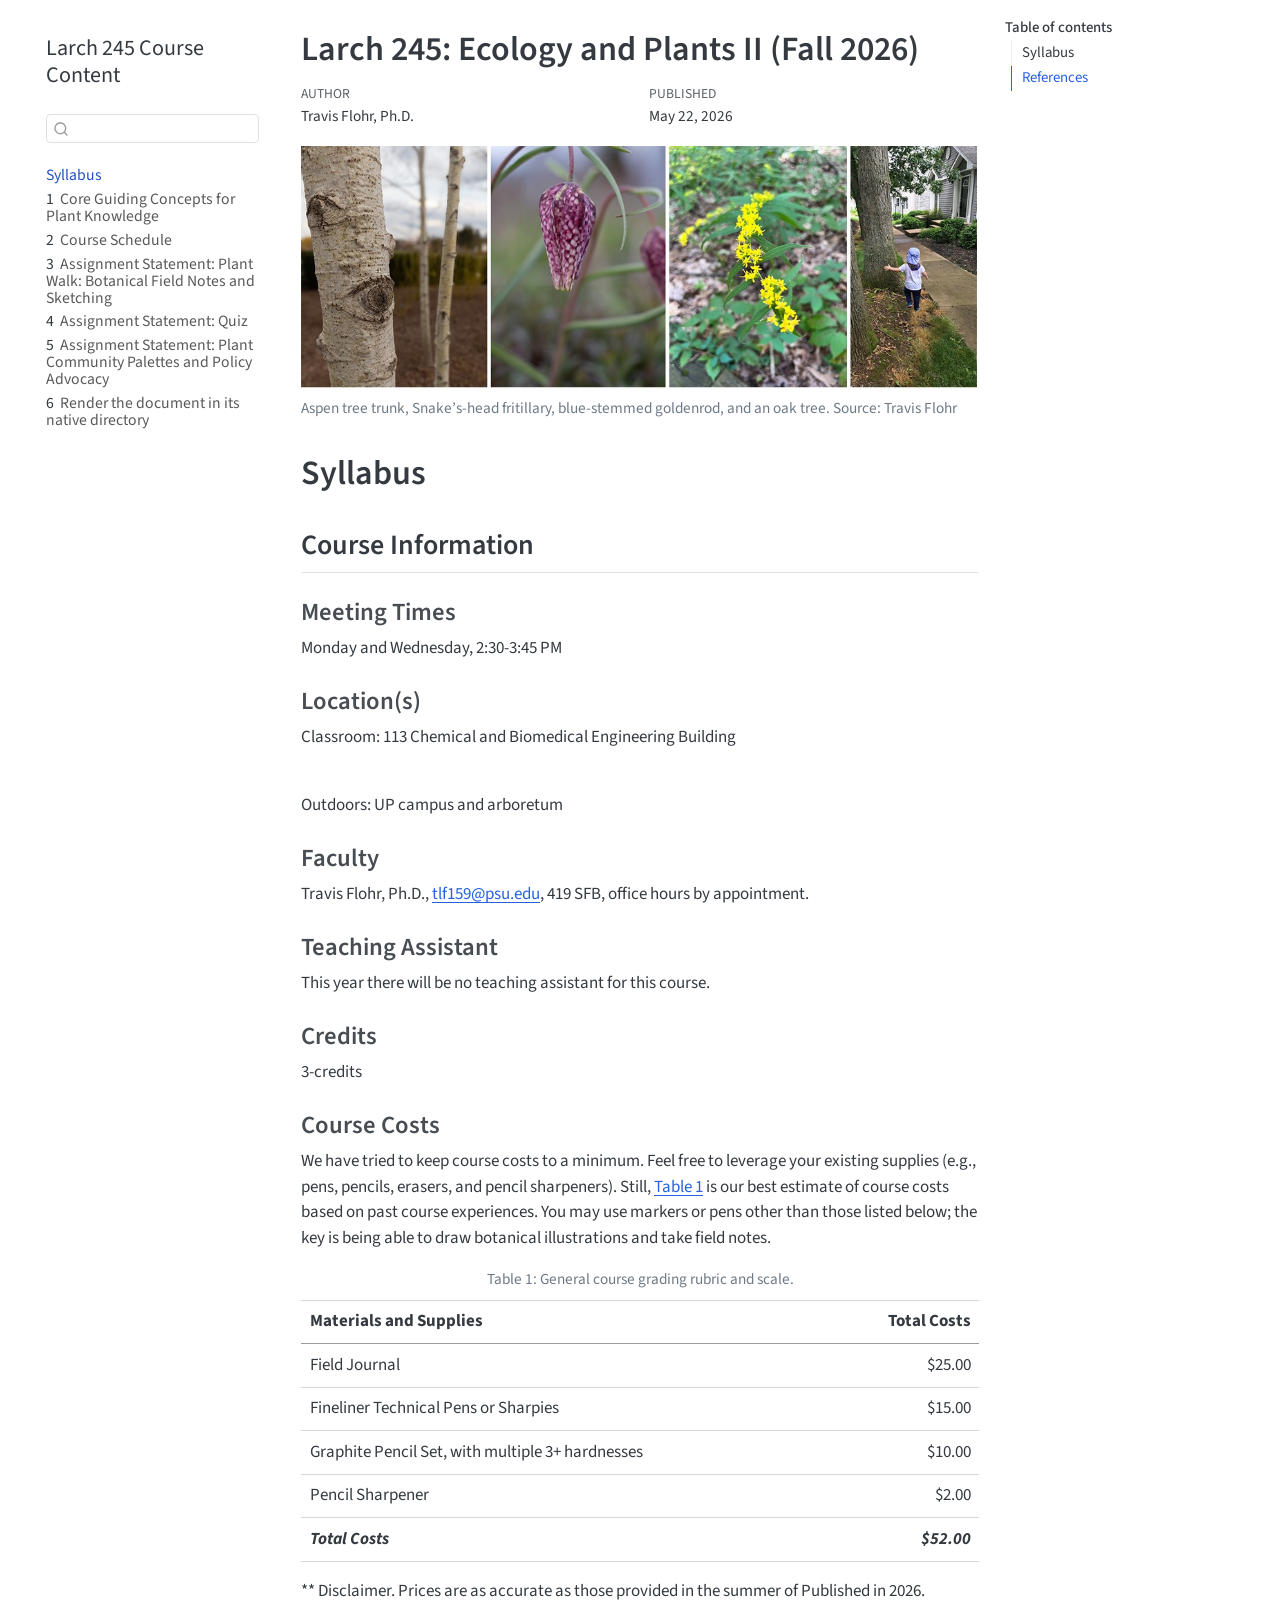
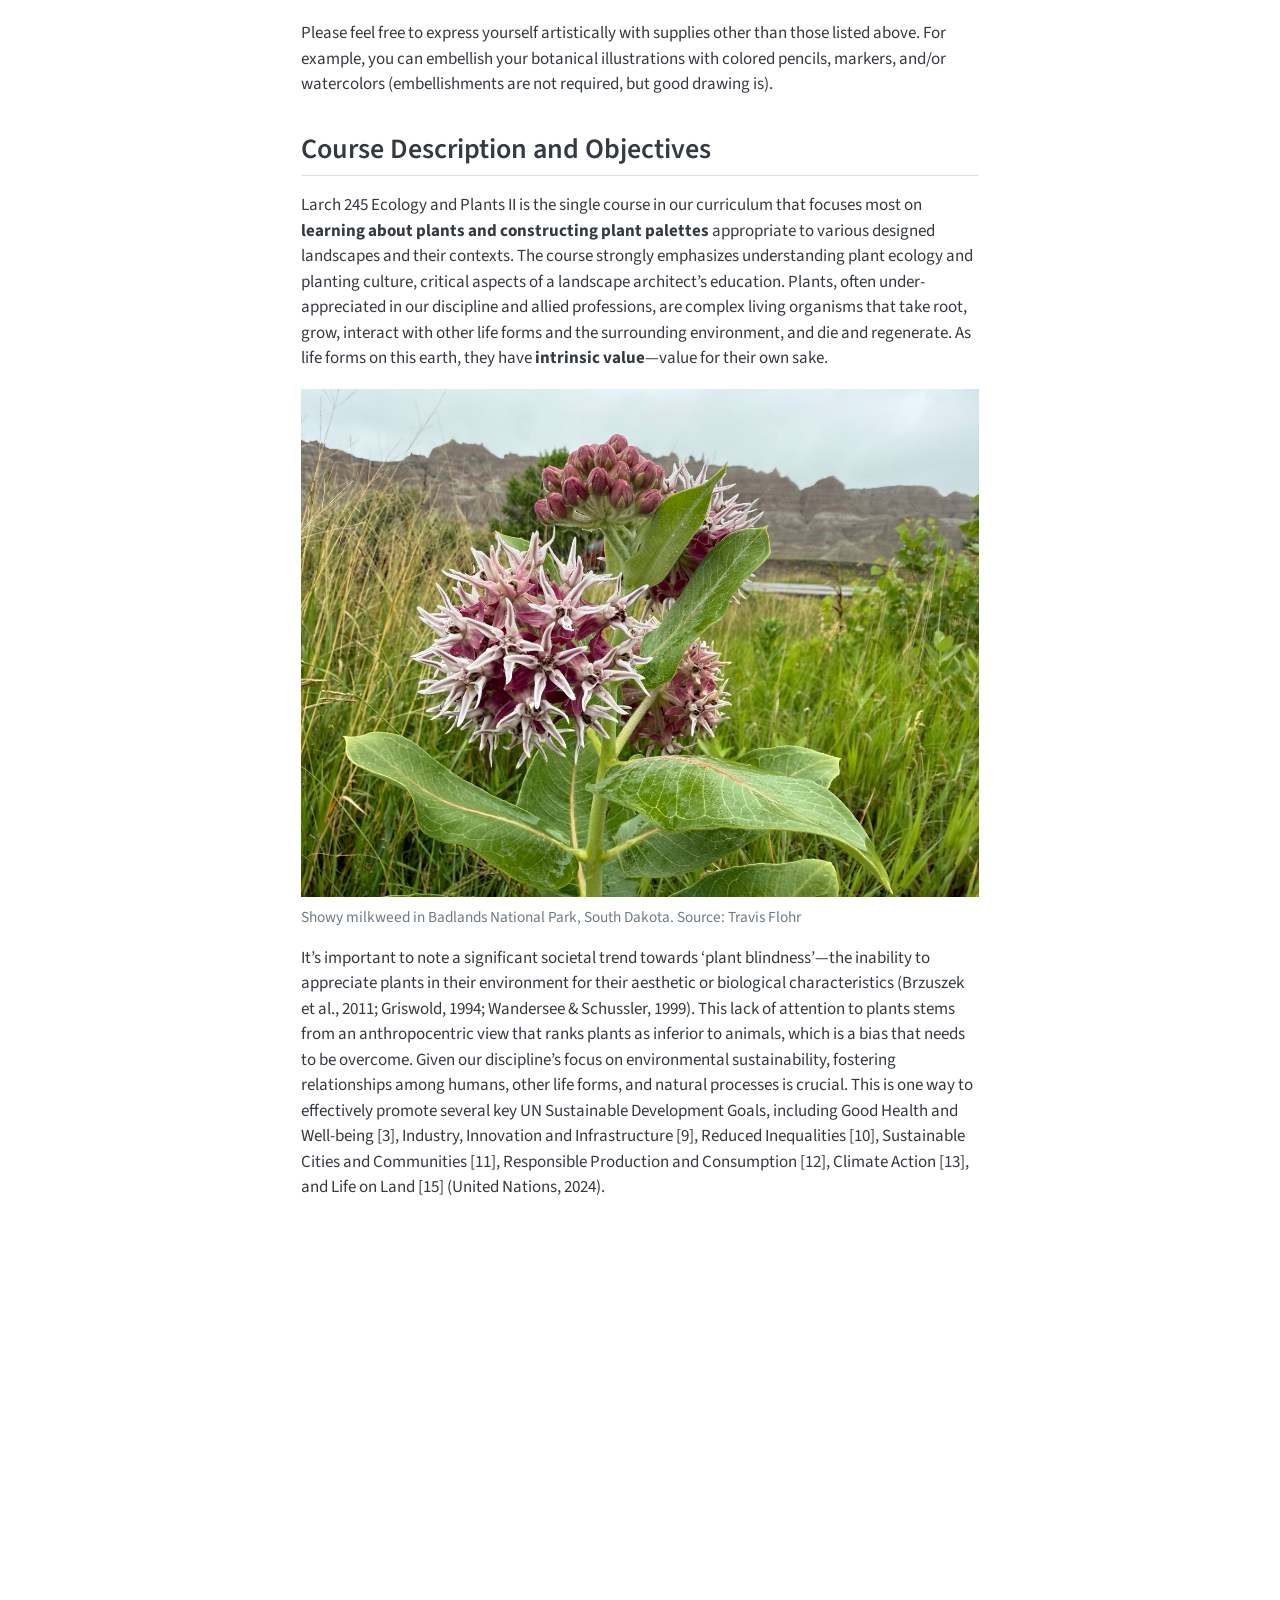
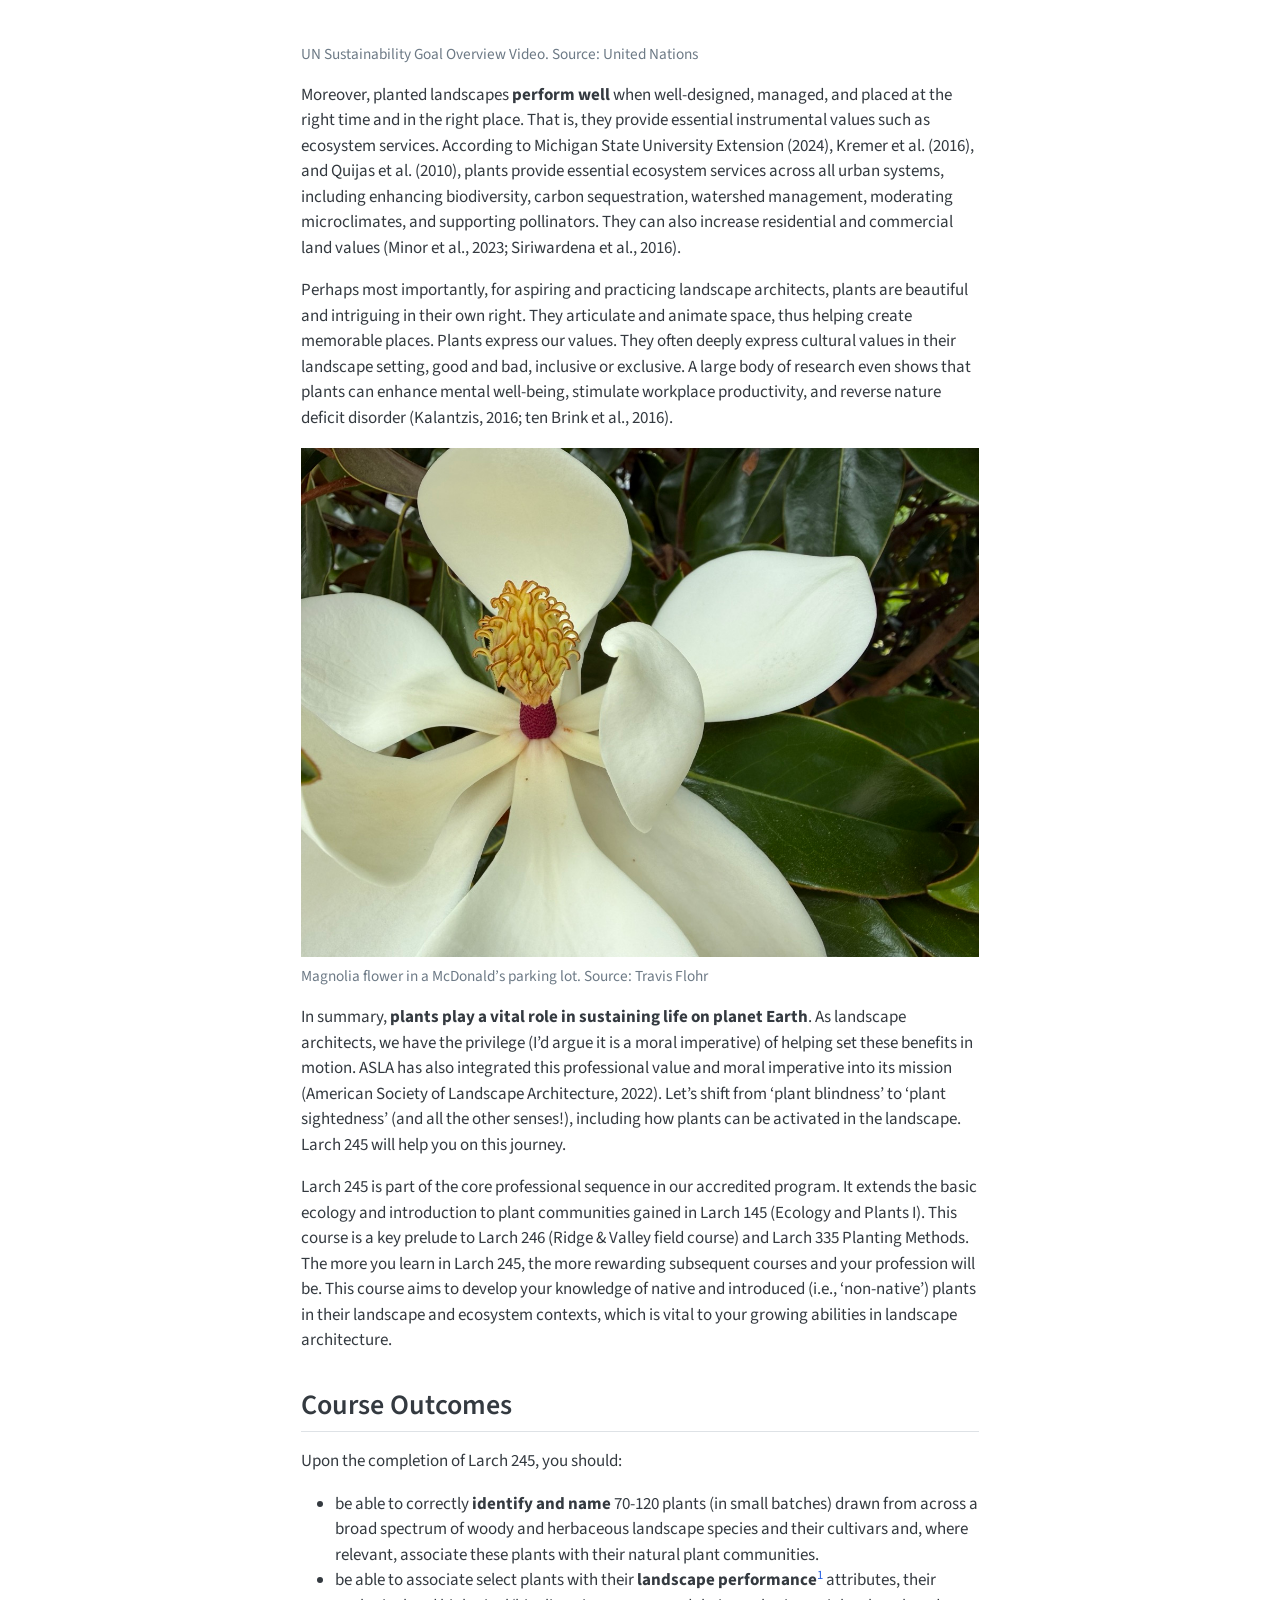
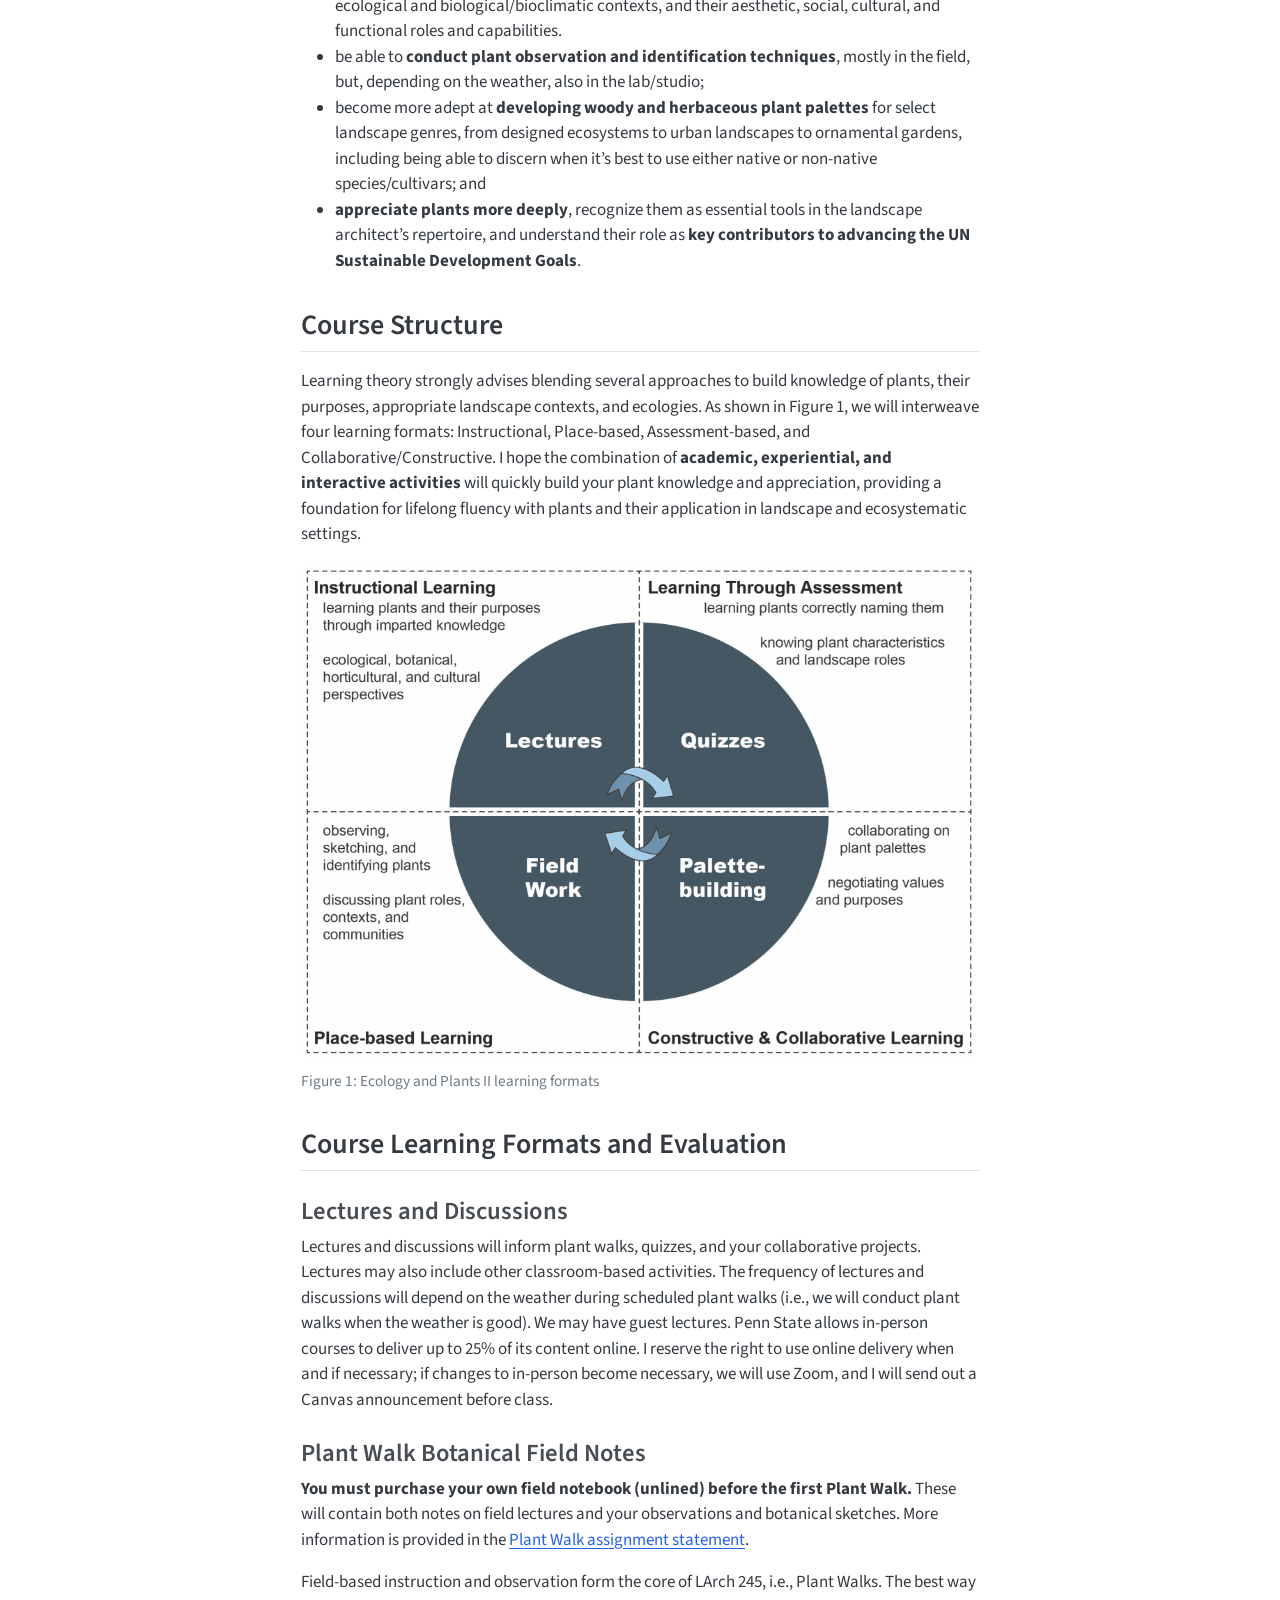
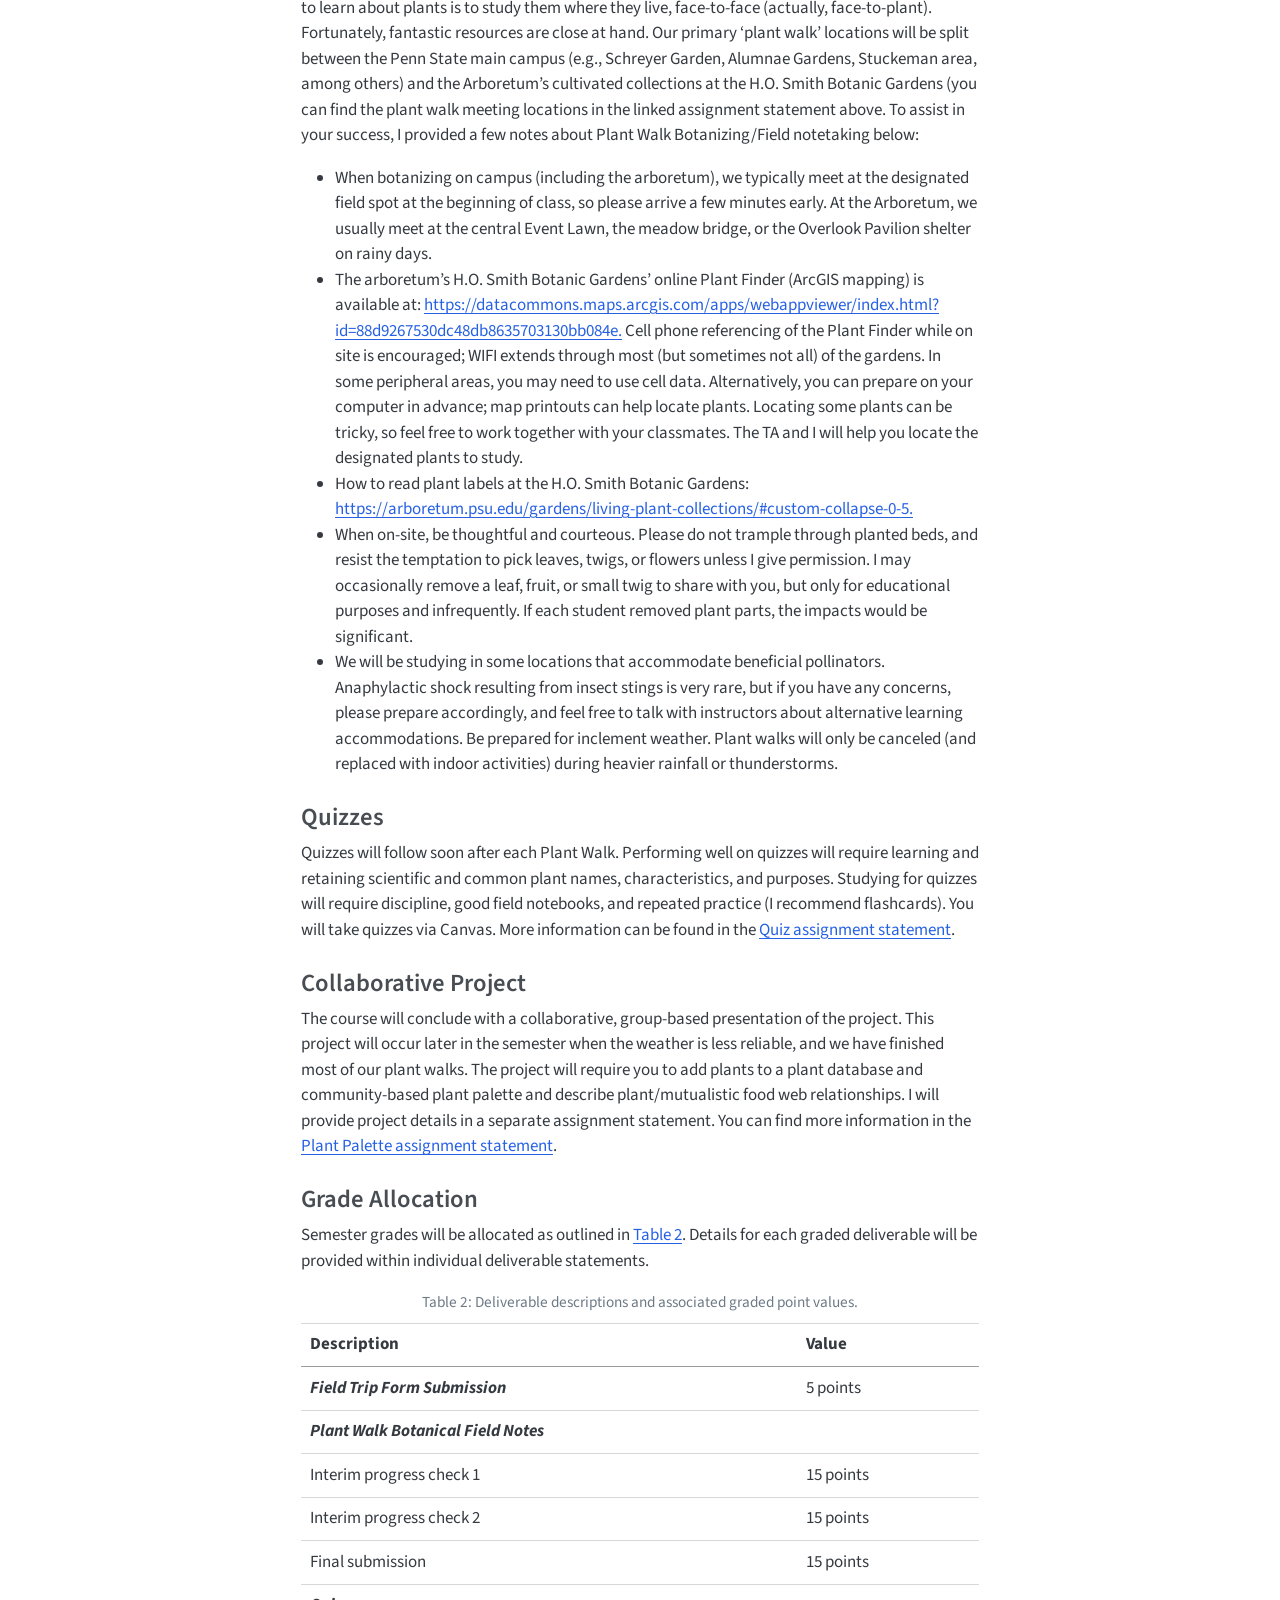
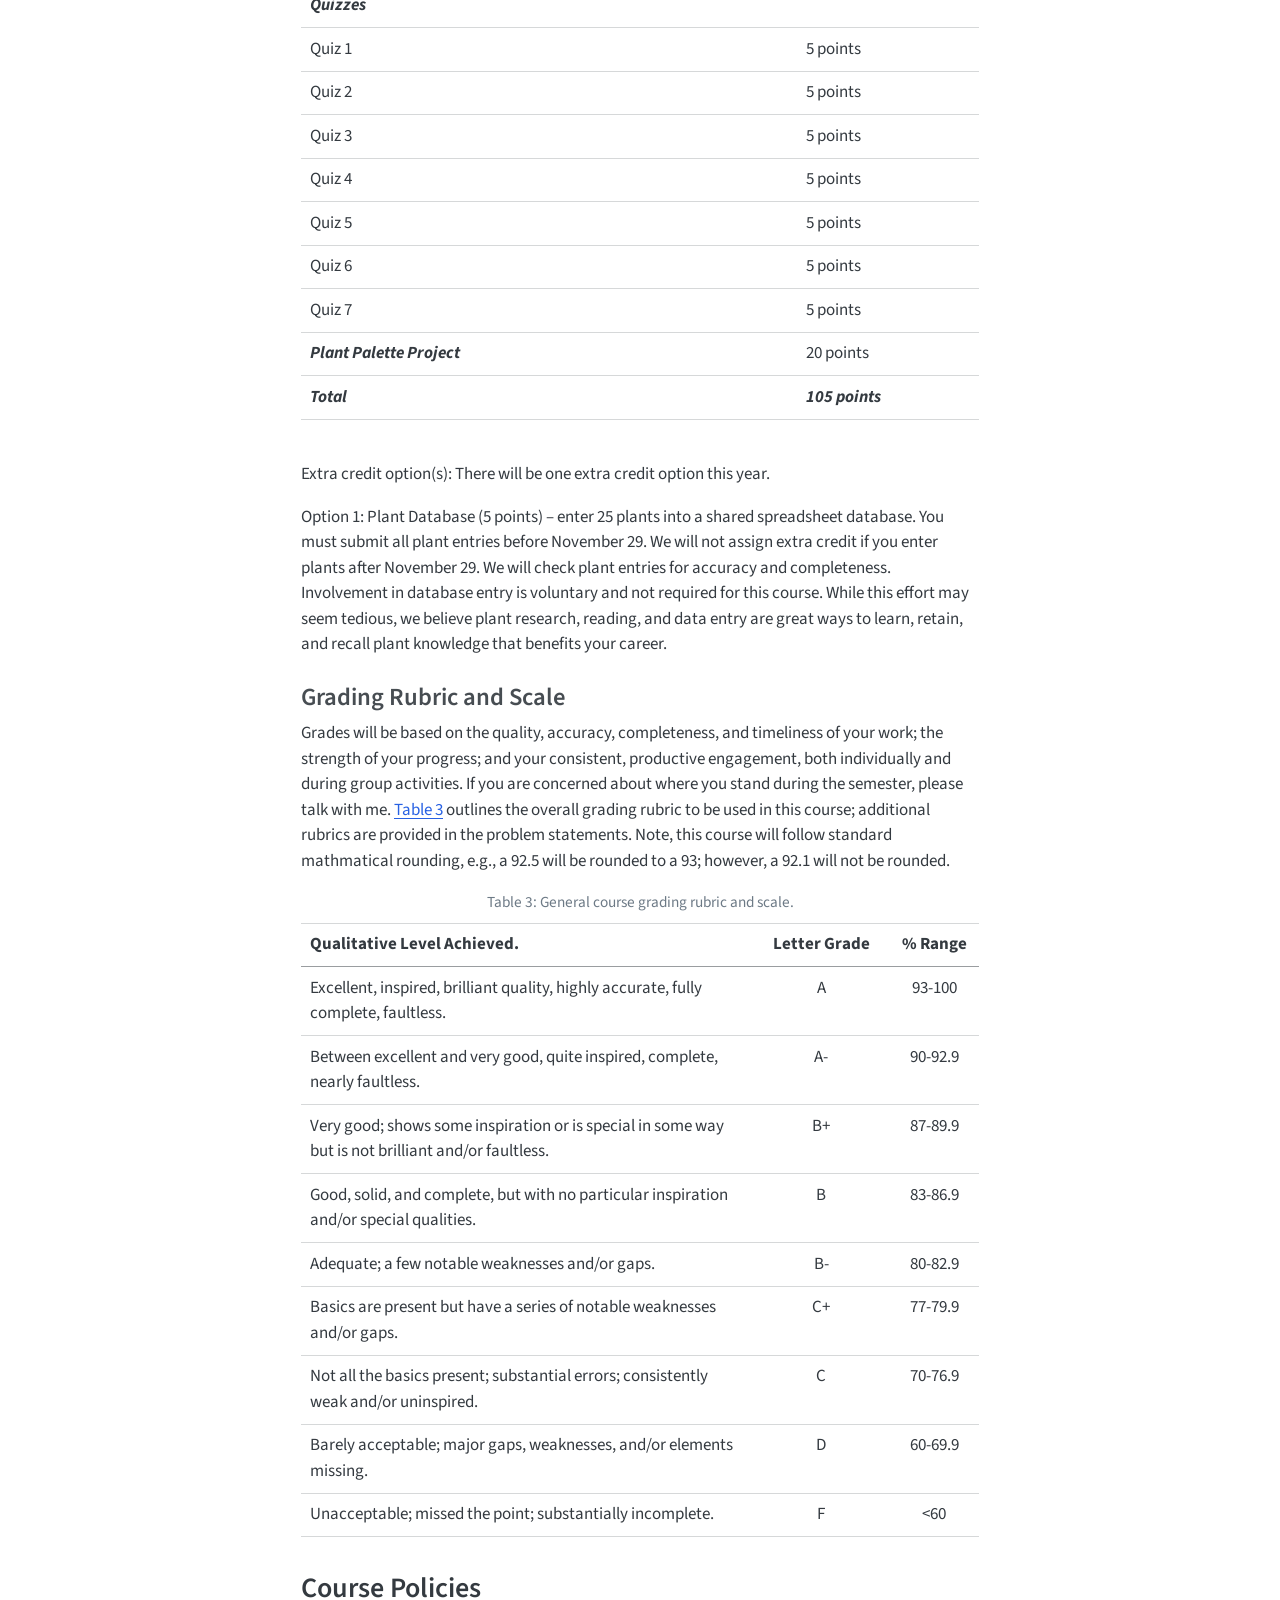
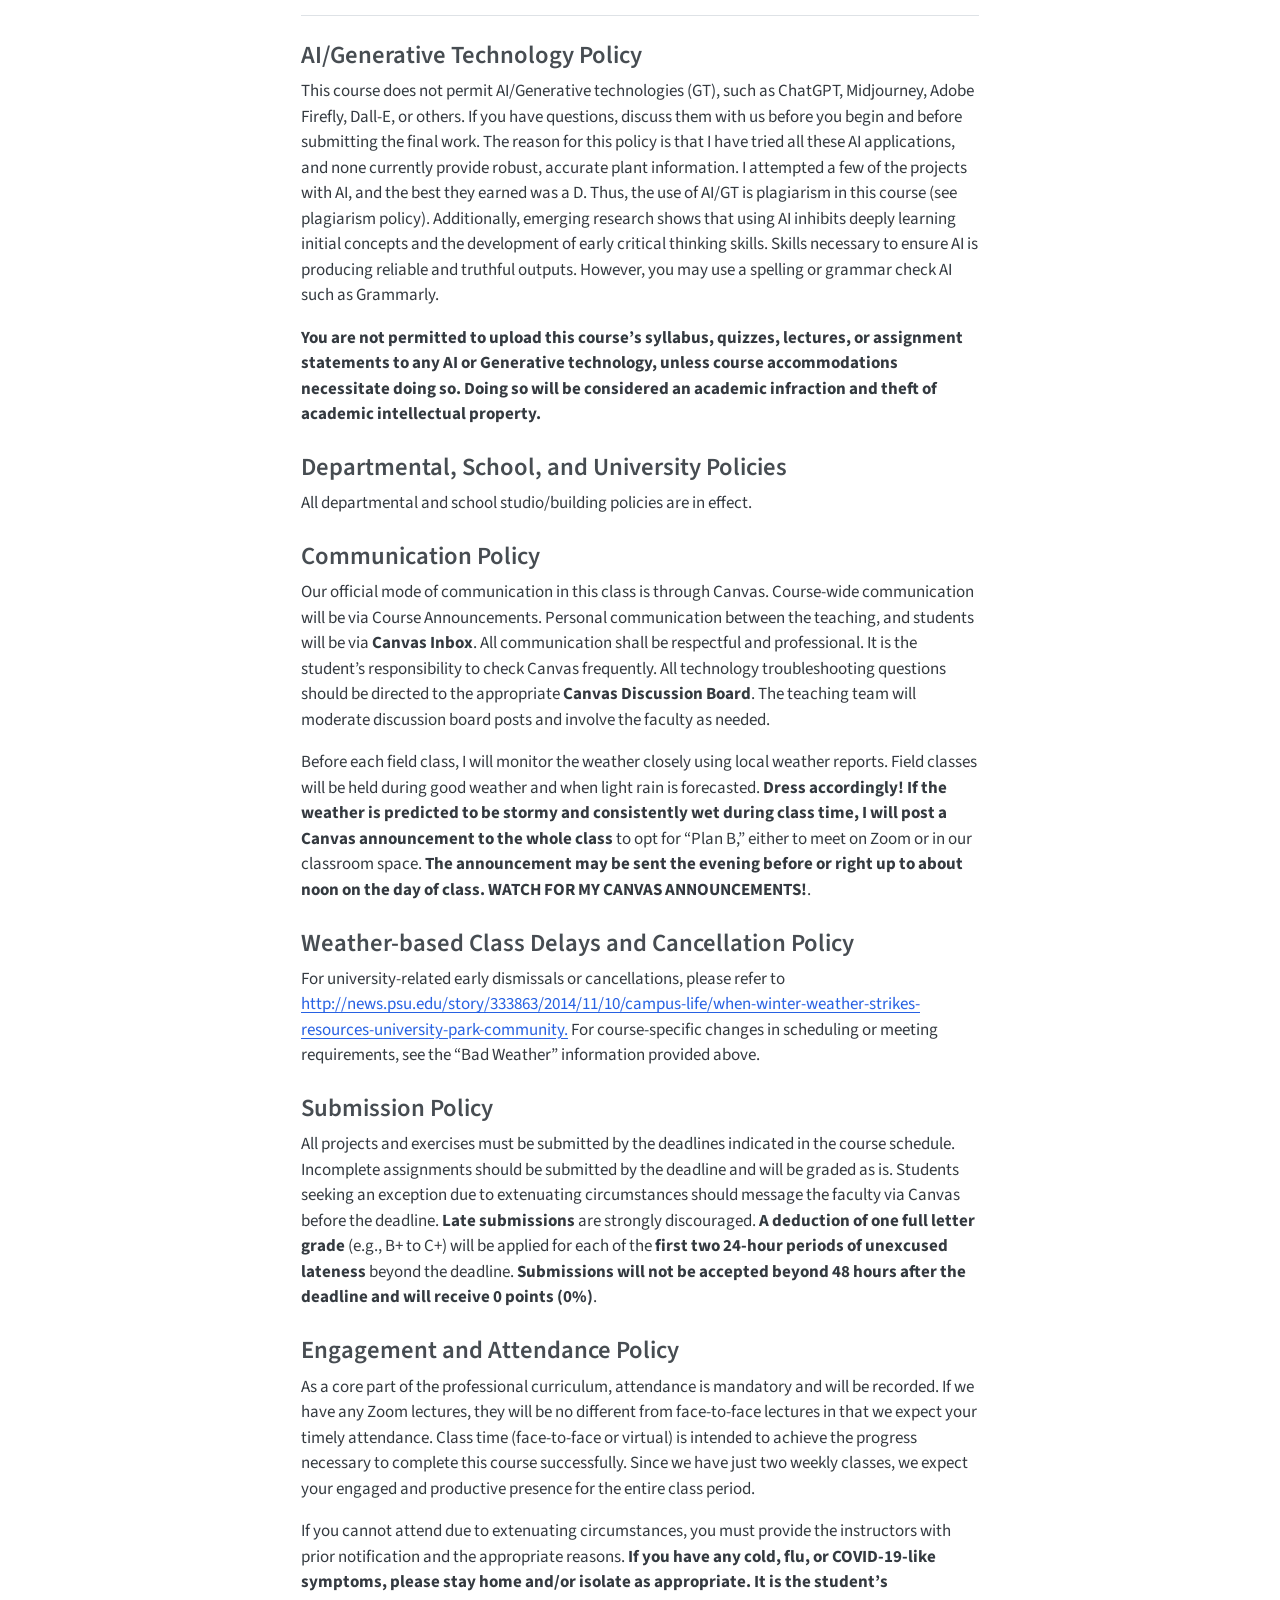
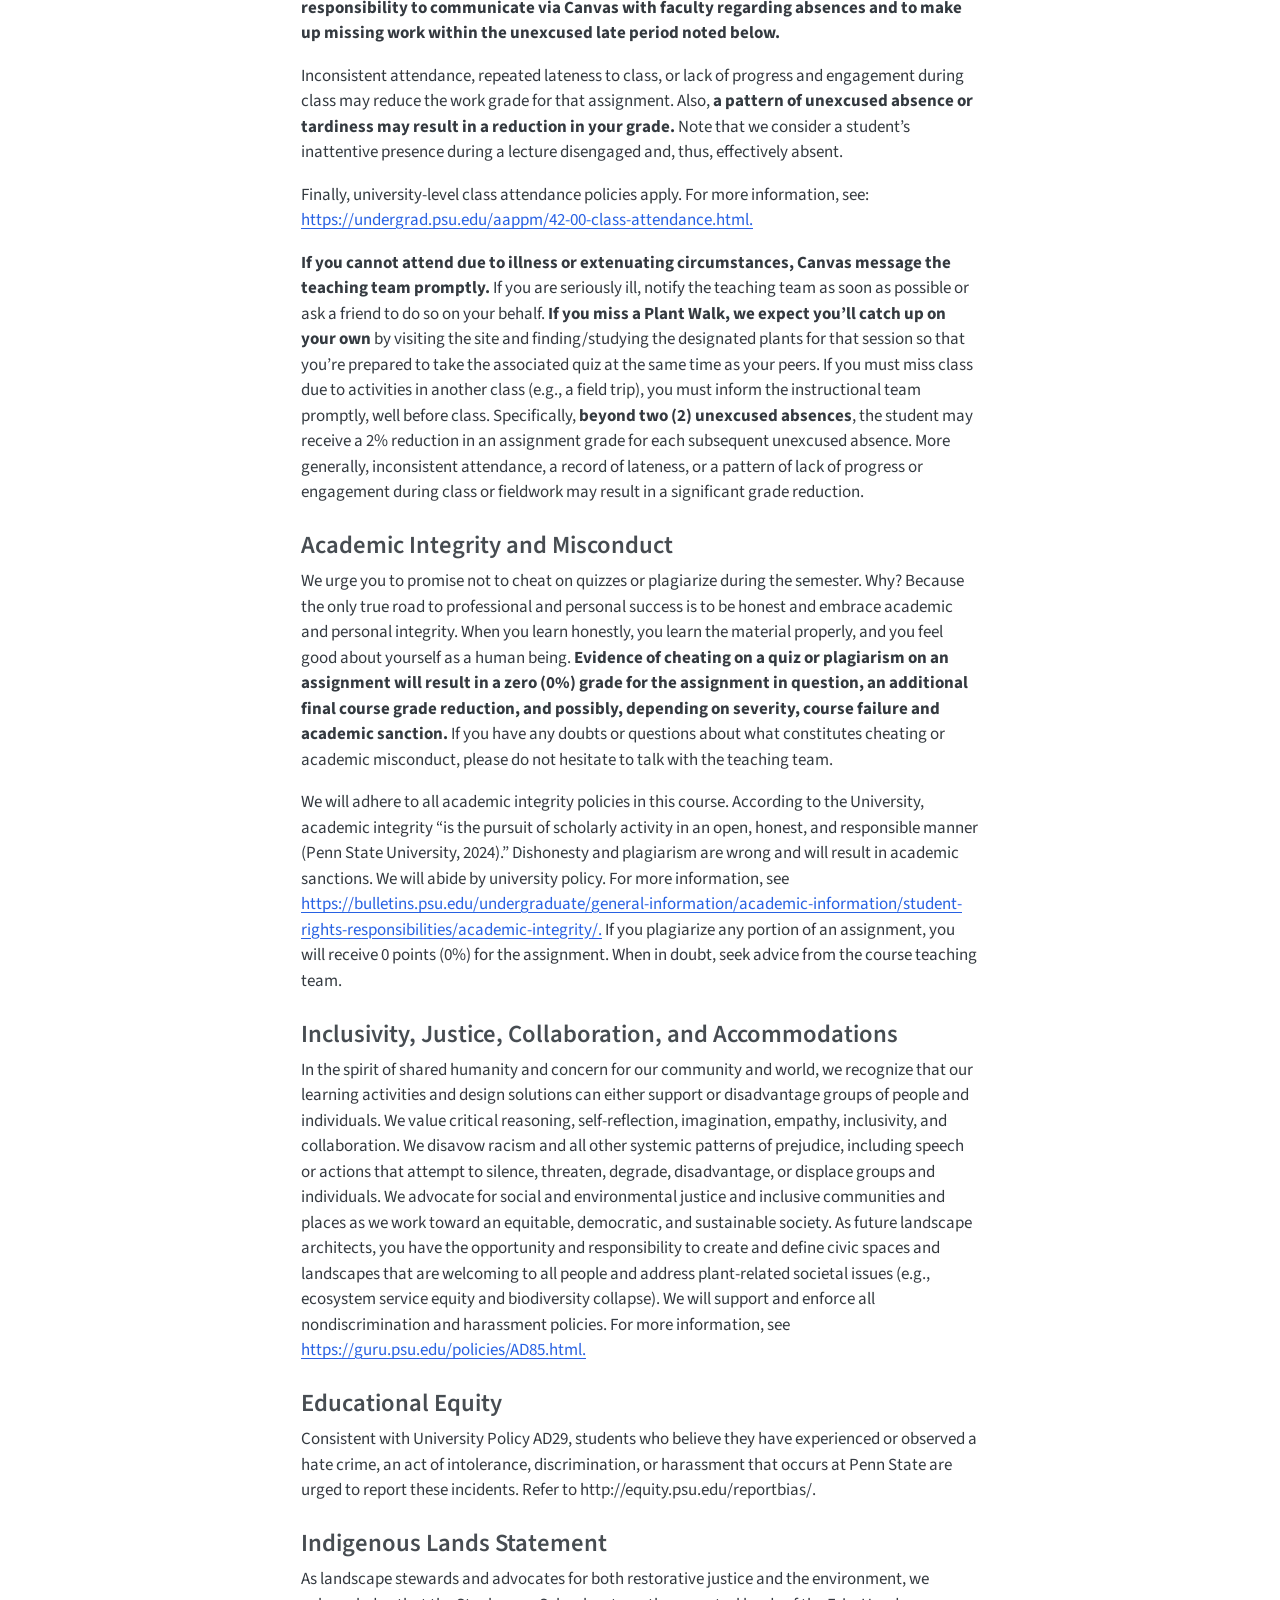
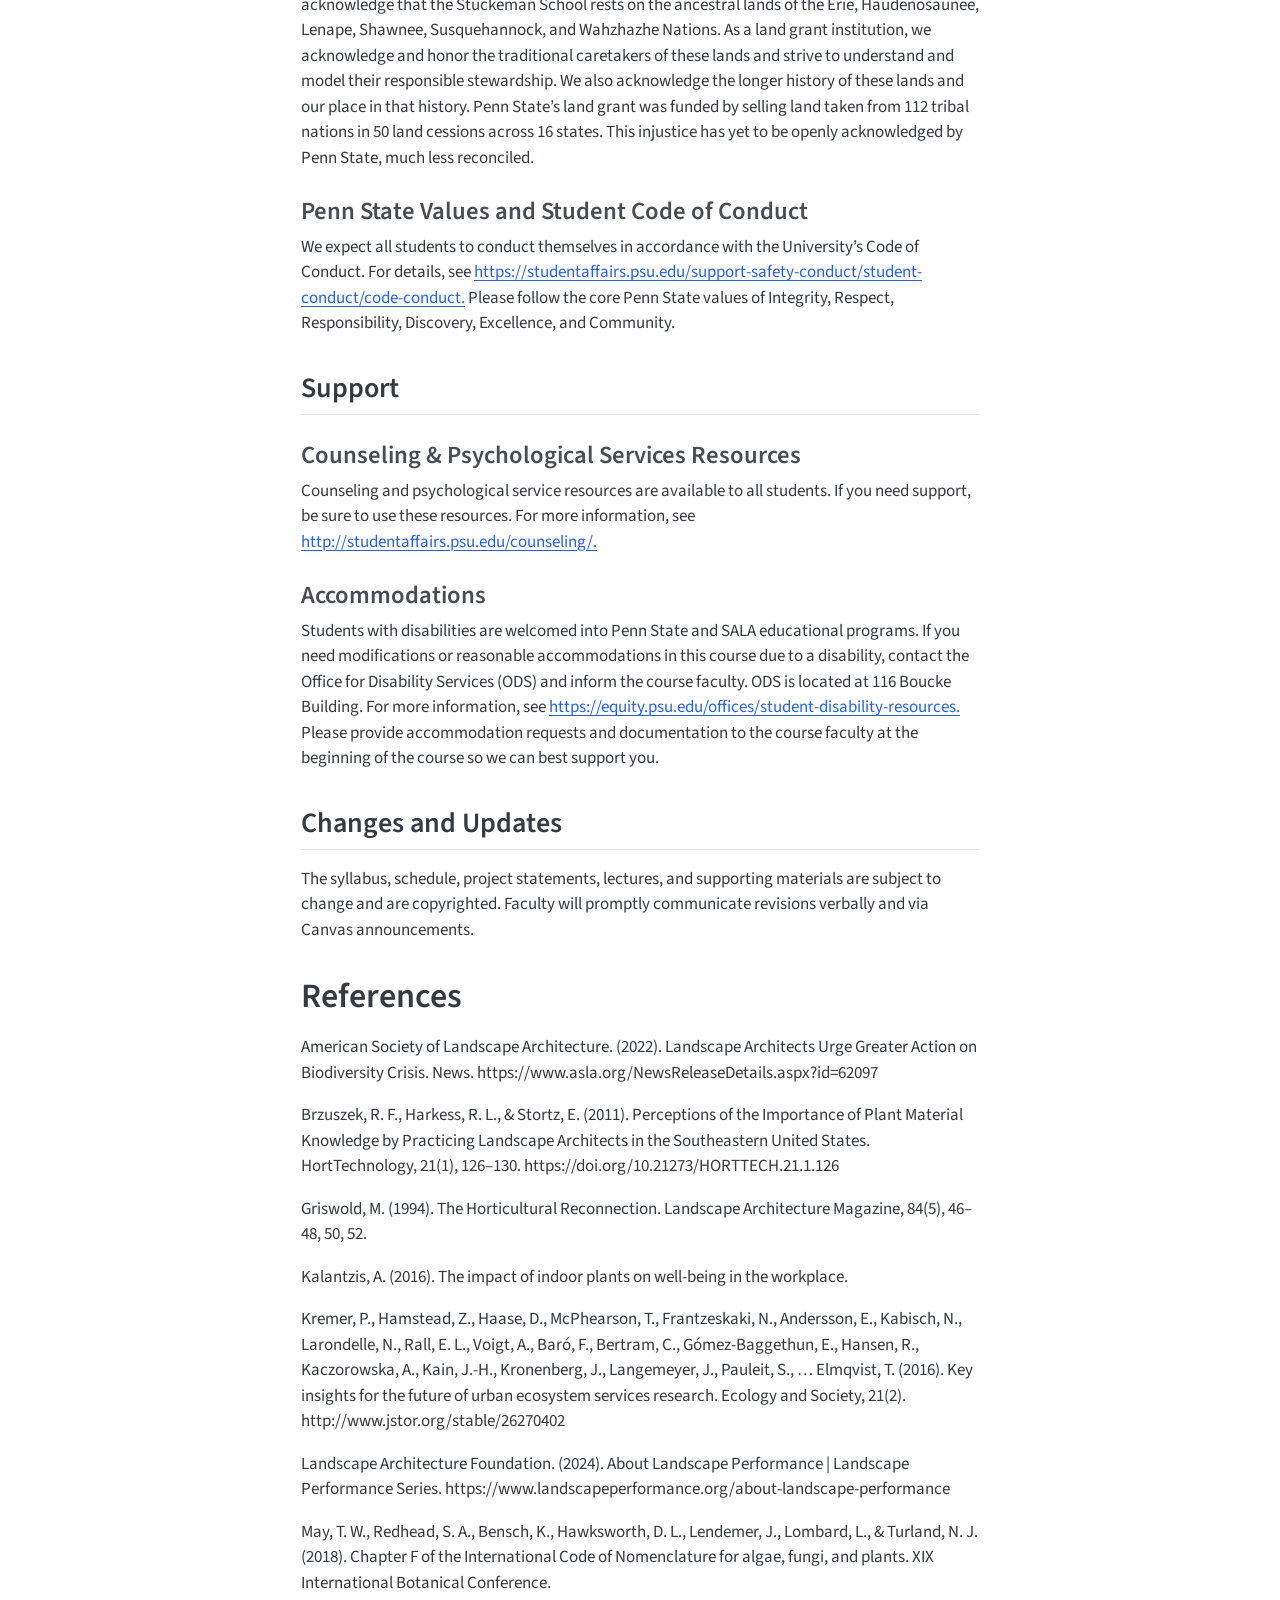
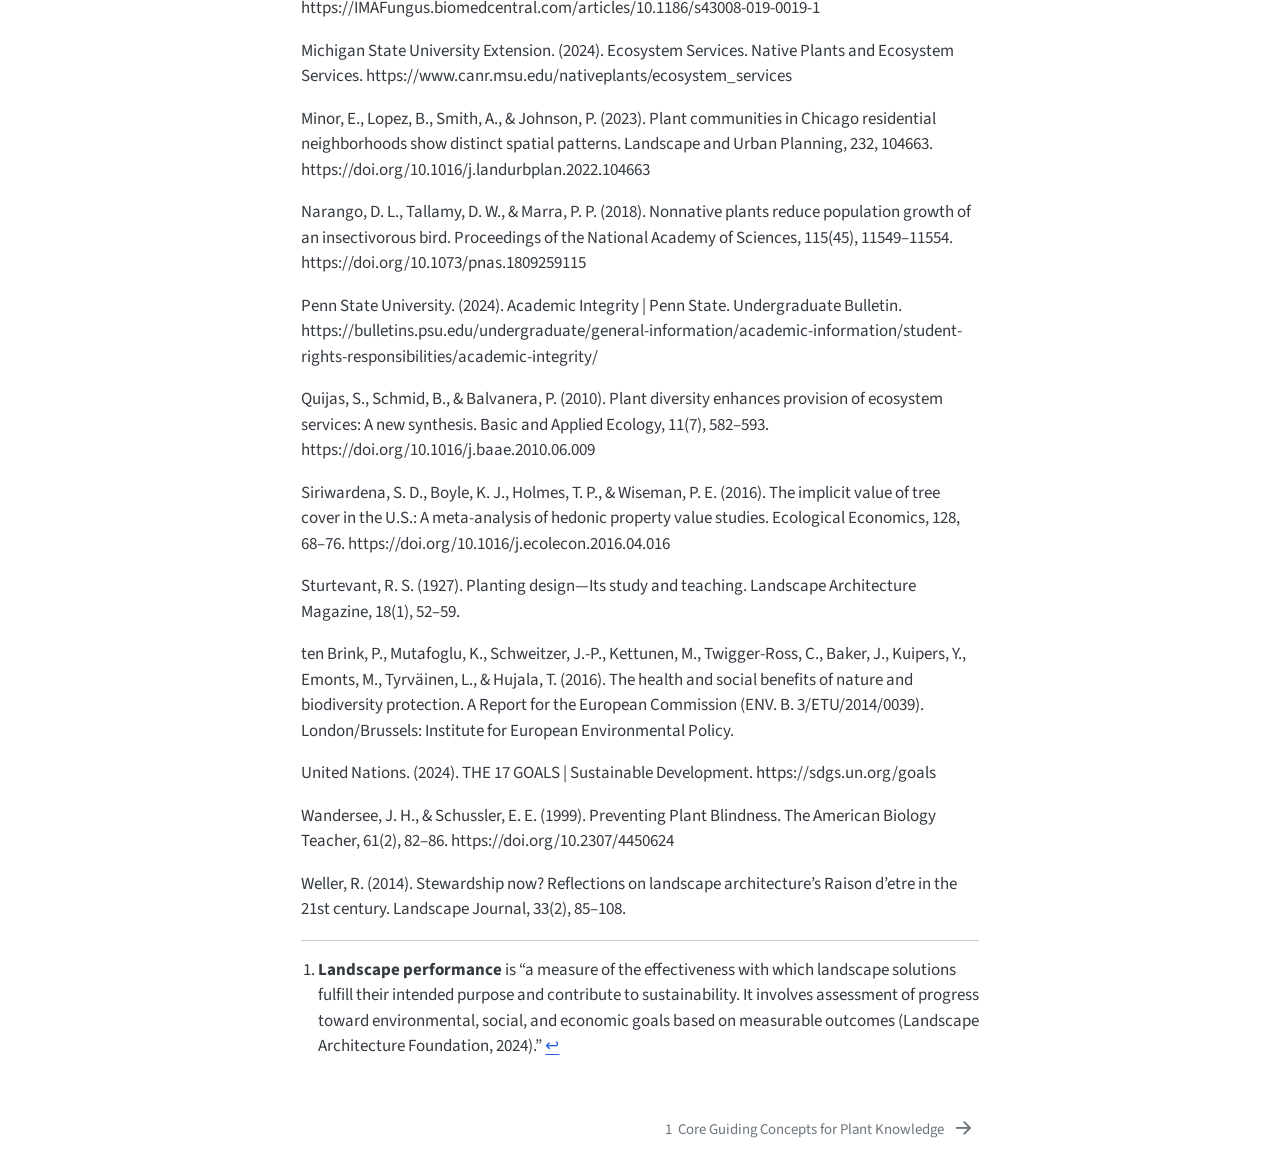
==== docs/index.html @ ad5a3988 "Updated the gitignore to remove the docs folder" ====
<!DOCTYPE html>
<html xmlns="http://www.w3.org/1999/xhtml" lang="en" xml:lang="en"><head>

<meta charset="utf-8">
<meta name="generator" content="quarto-1.7.32">

<meta name="viewport" content="width=device-width, initial-scale=1.0, user-scalable=yes">

<meta name="author" content="Travis Flohr, Ph.D.">
<meta name="dcterms.date" content="2026-05-22">

<title>Larch 245: Ecology and Plants II (Fall 2026)</title>
<style>
code{white-space: pre-wrap;}
span.smallcaps{font-variant: small-caps;}
div.columns{display: flex; gap: min(4vw, 1.5em);}
div.column{flex: auto; overflow-x: auto;}
div.hanging-indent{margin-left: 1.5em; text-indent: -1.5em;}
ul.task-list{list-style: none;}
ul.task-list li input[type="checkbox"] {
  width: 0.8em;
  margin: 0 0.8em 0.2em -1em; /* quarto-specific, see https://github.com/quarto-dev/quarto-cli/issues/4556 */ 
  vertical-align: middle;
}
</style>


<script src="site_libs/quarto-nav/quarto-nav.js"></script>
<script src="site_libs/quarto-nav/headroom.min.js"></script>
<script src="site_libs/clipboard/clipboard.min.js"></script>
<script src="site_libs/quarto-search/autocomplete.umd.js"></script>
<script src="site_libs/quarto-search/fuse.min.js"></script>
<script src="site_libs/quarto-search/quarto-search.js"></script>
<meta name="quarto:offset" content="./">
<link href="./01_core_plant_concepts.html" rel="next">
<script src="site_libs/quarto-html/quarto.js" type="module"></script>
<script src="site_libs/quarto-html/tabsets/tabsets.js" type="module"></script>
<script src="site_libs/quarto-html/popper.min.js"></script>
<script src="site_libs/quarto-html/tippy.umd.min.js"></script>
<script src="site_libs/quarto-html/anchor.min.js"></script>
<link href="site_libs/quarto-html/tippy.css" rel="stylesheet">
<link href="site_libs/quarto-html/quarto-syntax-highlighting-37eea08aefeeee20ff55810ff984fec1.css" rel="stylesheet" id="quarto-text-highlighting-styles">
<script src="site_libs/bootstrap/bootstrap.min.js"></script>
<link href="site_libs/bootstrap/bootstrap-icons.css" rel="stylesheet">
<link href="site_libs/bootstrap/bootstrap-485d01fc63b59abcd3ee1bf1e8e2748d.min.css" rel="stylesheet" append-hash="true" id="quarto-bootstrap" data-mode="light">
<script id="quarto-search-options" type="application/json">{
  "location": "sidebar",
  "copy-button": false,
  "collapse-after": 3,
  "panel-placement": "start",
  "type": "textbox",
  "limit": 50,
  "keyboard-shortcut": [
    "f",
    "/",
    "s"
  ],
  "show-item-context": false,
  "language": {
    "search-no-results-text": "No results",
    "search-matching-documents-text": "matching documents",
    "search-copy-link-title": "Copy link to search",
    "search-hide-matches-text": "Hide additional matches",
    "search-more-match-text": "more match in this document",
    "search-more-matches-text": "more matches in this document",
    "search-clear-button-title": "Clear",
    "search-text-placeholder": "",
    "search-detached-cancel-button-title": "Cancel",
    "search-submit-button-title": "Submit",
    "search-label": "Search"
  }
}</script>


</head>

<body class="nav-sidebar floating quarto-light">

<div id="quarto-search-results"></div>
  <header id="quarto-header" class="headroom fixed-top">
  <nav class="quarto-secondary-nav">
    <div class="container-fluid d-flex">
      <button type="button" class="quarto-btn-toggle btn" data-bs-toggle="collapse" role="button" data-bs-target=".quarto-sidebar-collapse-item" aria-controls="quarto-sidebar" aria-expanded="false" aria-label="Toggle sidebar navigation" onclick="if (window.quartoToggleHeadroom) { window.quartoToggleHeadroom(); }">
        <i class="bi bi-layout-text-sidebar-reverse"></i>
      </button>
        <nav class="quarto-page-breadcrumbs" aria-label="breadcrumb"><ol class="breadcrumb"><li class="breadcrumb-item"><a href="./index.html">Syllabus</a></li></ol></nav>
        <a class="flex-grow-1" role="navigation" data-bs-toggle="collapse" data-bs-target=".quarto-sidebar-collapse-item" aria-controls="quarto-sidebar" aria-expanded="false" aria-label="Toggle sidebar navigation" onclick="if (window.quartoToggleHeadroom) { window.quartoToggleHeadroom(); }">      
        </a>
      <button type="button" class="btn quarto-search-button" aria-label="Search" onclick="window.quartoOpenSearch();">
        <i class="bi bi-search"></i>
      </button>
    </div>
  </nav>
</header>
<!-- content -->
<div id="quarto-content" class="quarto-container page-columns page-rows-contents page-layout-article">
<!-- sidebar -->
  <nav id="quarto-sidebar" class="sidebar collapse collapse-horizontal quarto-sidebar-collapse-item sidebar-navigation floating overflow-auto">
    <div class="pt-lg-2 mt-2 text-left sidebar-header">
    <div class="sidebar-title mb-0 py-0">
      <a href="./">Larch 245 Course Content</a> 
    </div>
      </div>
        <div class="mt-2 flex-shrink-0 align-items-center">
        <div class="sidebar-search">
        <div id="quarto-search" class="" title="Search"></div>
        </div>
        </div>
    <div class="sidebar-menu-container"> 
    <ul class="list-unstyled mt-1">
        <li class="sidebar-item">
  <div class="sidebar-item-container"> 
  <a href="./index.html" class="sidebar-item-text sidebar-link active">
 <span class="menu-text">Syllabus</span></a>
  </div>
</li>
        <li class="sidebar-item">
  <div class="sidebar-item-container"> 
  <a href="./01_core_plant_concepts.html" class="sidebar-item-text sidebar-link">
 <span class="menu-text"><span class="chapter-number">1</span>&nbsp; <span class="chapter-title">Core Guiding Concepts for Plant Knowledge</span></span></a>
  </div>
</li>
        <li class="sidebar-item">
  <div class="sidebar-item-container"> 
  <a href="./02_schedule.html" class="sidebar-item-text sidebar-link">
 <span class="menu-text"><span class="chapter-number">2</span>&nbsp; <span class="chapter-title">Course Schedule</span></span></a>
  </div>
</li>
        <li class="sidebar-item">
  <div class="sidebar-item-container"> 
  <a href="./03_assignment_statement_plant_walk.html" class="sidebar-item-text sidebar-link">
 <span class="menu-text"><span class="chapter-number">3</span>&nbsp; <span class="chapter-title">Assignment Statement: Plant Walk: Botanical Field Notes and Sketching</span></span></a>
  </div>
</li>
        <li class="sidebar-item">
  <div class="sidebar-item-container"> 
  <a href="./04_assignment_statement_quiz.html" class="sidebar-item-text sidebar-link">
 <span class="menu-text"><span class="chapter-number">4</span>&nbsp; <span class="chapter-title">Assignment Statement: Quiz</span></span></a>
  </div>
</li>
        <li class="sidebar-item">
  <div class="sidebar-item-container"> 
  <a href="./05_assignment_statement_plant_palette.html" class="sidebar-item-text sidebar-link">
 <span class="menu-text"><span class="chapter-number">5</span>&nbsp; <span class="chapter-title">Assignment Statement: Plant Community Palettes and Policy Advocacy</span></span></a>
  </div>
</li>
        <li class="sidebar-item">
  <div class="sidebar-item-container"> 
  <a href="./06_lecture_field_notes_and_sketching.html" class="sidebar-item-text sidebar-link">
 <span class="menu-text"><span class="chapter-number">6</span>&nbsp; <span class="chapter-title">Render the document in its native directory</span></span></a>
  </div>
</li>
    </ul>
    </div>
</nav>
<div id="quarto-sidebar-glass" class="quarto-sidebar-collapse-item" data-bs-toggle="collapse" data-bs-target=".quarto-sidebar-collapse-item"></div>
<!-- margin-sidebar -->
    <div id="quarto-margin-sidebar" class="sidebar margin-sidebar">
        <nav id="TOC" role="doc-toc" class="toc-active">
    <h2 id="toc-title">Table of contents</h2>
   
  <ul>
  <li><a href="#syllabus" id="toc-syllabus" class="nav-link active" data-scroll-target="#syllabus">Syllabus</a>
  <ul class="collapse">
  <li><a href="#course-information" id="toc-course-information" class="nav-link" data-scroll-target="#course-information">Course Information</a>
  <ul class="collapse">
  <li><a href="#meeting-times" id="toc-meeting-times" class="nav-link" data-scroll-target="#meeting-times">Meeting Times</a></li>
  <li><a href="#locations" id="toc-locations" class="nav-link" data-scroll-target="#locations">Location(s)</a></li>
  <li><a href="#faculty" id="toc-faculty" class="nav-link" data-scroll-target="#faculty">Faculty</a></li>
  <li><a href="#teaching-assistant" id="toc-teaching-assistant" class="nav-link" data-scroll-target="#teaching-assistant">Teaching Assistant</a></li>
  <li><a href="#credits" id="toc-credits" class="nav-link" data-scroll-target="#credits">Credits</a></li>
  <li><a href="#course-costs" id="toc-course-costs" class="nav-link" data-scroll-target="#course-costs">Course Costs</a></li>
  </ul></li>
  <li><a href="#course-description-and-objectives" id="toc-course-description-and-objectives" class="nav-link" data-scroll-target="#course-description-and-objectives">Course Description and Objectives</a></li>
  <li><a href="#course-outcomes" id="toc-course-outcomes" class="nav-link" data-scroll-target="#course-outcomes">Course Outcomes</a></li>
  <li><a href="#course-structure" id="toc-course-structure" class="nav-link" data-scroll-target="#course-structure">Course Structure</a></li>
  <li><a href="#course-learning-formats-and-evaluation" id="toc-course-learning-formats-and-evaluation" class="nav-link" data-scroll-target="#course-learning-formats-and-evaluation">Course Learning Formats and Evaluation</a>
  <ul class="collapse">
  <li><a href="#lectures-and-discussions" id="toc-lectures-and-discussions" class="nav-link" data-scroll-target="#lectures-and-discussions">Lectures and Discussions</a></li>
  <li><a href="#plant-walk-botanical-field-notes" id="toc-plant-walk-botanical-field-notes" class="nav-link" data-scroll-target="#plant-walk-botanical-field-notes">Plant Walk Botanical Field Notes</a></li>
  <li><a href="#quizzes" id="toc-quizzes" class="nav-link" data-scroll-target="#quizzes">Quizzes</a></li>
  <li><a href="#collaborative-project" id="toc-collaborative-project" class="nav-link" data-scroll-target="#collaborative-project">Collaborative Project</a></li>
  <li><a href="#grade-allocation" id="toc-grade-allocation" class="nav-link" data-scroll-target="#grade-allocation">Grade Allocation</a></li>
  <li><a href="#grading-rubric-and-scale" id="toc-grading-rubric-and-scale" class="nav-link" data-scroll-target="#grading-rubric-and-scale">Grading Rubric and Scale</a></li>
  </ul></li>
  <li><a href="#course-policies" id="toc-course-policies" class="nav-link" data-scroll-target="#course-policies">Course Policies</a>
  <ul class="collapse">
  <li><a href="#aigenerative-technology-policy" id="toc-aigenerative-technology-policy" class="nav-link" data-scroll-target="#aigenerative-technology-policy">AI/Generative Technology Policy</a></li>
  <li><a href="#departmental-school-and-university-policies" id="toc-departmental-school-and-university-policies" class="nav-link" data-scroll-target="#departmental-school-and-university-policies">Departmental, School, and University Policies</a></li>
  <li><a href="#communication-policy" id="toc-communication-policy" class="nav-link" data-scroll-target="#communication-policy">Communication Policy</a></li>
  <li><a href="#weather-based-class-delays-and-cancellation-policy" id="toc-weather-based-class-delays-and-cancellation-policy" class="nav-link" data-scroll-target="#weather-based-class-delays-and-cancellation-policy">Weather-based Class Delays and Cancellation Policy</a></li>
  <li><a href="#submission-policy" id="toc-submission-policy" class="nav-link" data-scroll-target="#submission-policy">Submission Policy</a></li>
  <li><a href="#engagement-and-attendance-policy" id="toc-engagement-and-attendance-policy" class="nav-link" data-scroll-target="#engagement-and-attendance-policy">Engagement and Attendance Policy</a></li>
  <li><a href="#academic-integrity-and-misconduct" id="toc-academic-integrity-and-misconduct" class="nav-link" data-scroll-target="#academic-integrity-and-misconduct">Academic Integrity and Misconduct</a></li>
  <li><a href="#inclusivity-justice-collaboration-and-accommodations" id="toc-inclusivity-justice-collaboration-and-accommodations" class="nav-link" data-scroll-target="#inclusivity-justice-collaboration-and-accommodations">Inclusivity, Justice, Collaboration, and Accommodations</a></li>
  <li><a href="#educational-equity" id="toc-educational-equity" class="nav-link" data-scroll-target="#educational-equity">Educational Equity</a></li>
  <li><a href="#indigenous-lands-statement" id="toc-indigenous-lands-statement" class="nav-link" data-scroll-target="#indigenous-lands-statement">Indigenous Lands Statement</a></li>
  <li><a href="#penn-state-values-and-student-code-of-conduct" id="toc-penn-state-values-and-student-code-of-conduct" class="nav-link" data-scroll-target="#penn-state-values-and-student-code-of-conduct">Penn State Values and Student Code of Conduct</a></li>
  </ul></li>
  <li><a href="#support" id="toc-support" class="nav-link" data-scroll-target="#support">Support</a>
  <ul class="collapse">
  <li><a href="#counseling-psychological-services-resources" id="toc-counseling-psychological-services-resources" class="nav-link" data-scroll-target="#counseling-psychological-services-resources">Counseling &amp; Psychological Services Resources</a></li>
  <li><a href="#accommodations" id="toc-accommodations" class="nav-link" data-scroll-target="#accommodations">Accommodations</a></li>
  </ul></li>
  <li><a href="#changes-and-updates" id="toc-changes-and-updates" class="nav-link" data-scroll-target="#changes-and-updates">Changes and Updates</a></li>
  </ul></li>
  <li><a href="#references" id="toc-references" class="nav-link" data-scroll-target="#references">References</a></li>
  </ul>
</nav>
    </div>
<!-- main -->
<main class="content" id="quarto-document-content">

<header id="title-block-header" class="quarto-title-block default">
<div class="quarto-title">
<h1 class="title">Larch 245: Ecology and Plants II (Fall 2026)</h1>
</div>



<div class="quarto-title-meta">

    <div>
    <div class="quarto-title-meta-heading">Author</div>
    <div class="quarto-title-meta-contents">
             <p>Travis Flohr, Ph.D. </p>
          </div>
  </div>
    
    <div>
    <div class="quarto-title-meta-heading">Published</div>
    <div class="quarto-title-meta-contents">
      <p class="date">May 22, 2026</p>
    </div>
  </div>
  
    
  </div>
  


</header>


<div class="quarto-figure quarto-figure-center">
<figure class="figure">
<p><img src="images/00_cover_image.jpg" class="img-fluid figure-img" alt="A four panel image. The first image panel contains a photograph of quaking aspen tree bark. The second panel image contains the pink, purple mottled drooping bell shaped bloom of a Snake's-head fritillary flower. The third panel image is the yellow blooms of a blue-stemmed goldenrod. The fourth panel image is of a child running off a sidewalk to hug a large oak tree trunk."></p>
<figcaption>Aspen tree trunk, Snake’s-head fritillary, blue-stemmed goldenrod, and an oak tree. Source: Travis Flohr</figcaption>
</figure>
</div>
<section id="syllabus" class="level1 unnumbered">
<h1 class="unnumbered">Syllabus</h1>
<section id="course-information" class="level2">
<h2 class="anchored" data-anchor-id="course-information">Course Information</h2>
<section id="meeting-times" class="level3">
<h3 class="anchored" data-anchor-id="meeting-times">Meeting Times</h3>
<p>Monday and Wednesday, 2:30-3:45 PM</p>
</section>
<section id="locations" class="level3">
<h3 class="anchored" data-anchor-id="locations">Location(s)</h3>
<p>Classroom: 113 Chemical and Biomedical Engineering Building <br></p>
<p><br> Outdoors: UP campus and arboretum</p>
</section>
<section id="faculty" class="level3">
<h3 class="anchored" data-anchor-id="faculty">Faculty</h3>
<p>Travis Flohr, Ph.D., <a href="mailto:tlf159@psu.edu">tlf159@psu.edu</a>, 419 SFB, office hours by appointment.</p>
</section>
<section id="teaching-assistant" class="level3">
<h3 class="anchored" data-anchor-id="teaching-assistant">Teaching Assistant</h3>
<p>This year there will be no teaching assistant for this course.</p>
</section>
<section id="credits" class="level3">
<h3 class="anchored" data-anchor-id="credits">Credits</h3>
<p>3-credits</p>
</section>
<section id="course-costs" class="level3">
<h3 class="anchored" data-anchor-id="course-costs">Course Costs</h3>
<p>We have tried to keep course costs to a minimum. Feel free to leverage your existing supplies (e.g., pens, pencils, erasers, and pencil sharpeners). Still, <a href="#tbl-course_costs" class="quarto-xref">Table&nbsp;<span>1</span></a> is our best estimate of course costs based on past course experiences. You may use markers or pens other than those listed below; the key is being able to draw botanical illustrations and take field notes.</p>
<div id="tbl-course_costs" class="quarto-float quarto-figure quarto-figure-center anchored">
<figure class="quarto-float quarto-float-tbl figure">
<figcaption class="quarto-float-caption-top quarto-float-caption quarto-float-tbl" id="tbl-course_costs-caption-0ceaefa1-69ba-4598-a22c-09a6ac19f8ca">
Table&nbsp;1: General course grading rubric and scale.
</figcaption>
<div aria-describedby="tbl-course_costs-caption-0ceaefa1-69ba-4598-a22c-09a6ac19f8ca">
<table class="caption-top table">
<thead>
<tr class="header">
<th style="text-align: left;">Materials and Supplies</th>
<th style="text-align: right;">Total Costs</th>
</tr>
</thead>
<tbody>
<tr class="odd">
<td style="text-align: left;">Field Journal</td>
<td style="text-align: right;">$25.00</td>
</tr>
<tr class="even">
<td style="text-align: left;">Fineliner Technical Pens or Sharpies</td>
<td style="text-align: right;">$15.00</td>
</tr>
<tr class="odd">
<td style="text-align: left;">Graphite Pencil Set, with multiple 3+ hardnesses</td>
<td style="text-align: right;">$10.00</td>
</tr>
<tr class="even">
<td style="text-align: left;">Pencil Sharpener</td>
<td style="text-align: right;">$2.00</td>
</tr>
<tr class="odd">
<td style="text-align: left;"><strong><em>Total Costs</em></strong></td>
<td style="text-align: right;"><strong><em>$52.00</em></strong></td>
</tr>
</tbody>
</table>
</div>
</figure>
</div>
<p>** Disclaimer. Prices are as accurate as those provided in the summer of Published in 2026.</p>
<p>Please feel free to express yourself artistically with supplies other than those listed above. For example, you can embellish your botanical illustrations with colored pencils, markers, and/or watercolors (embellishments are not required, but good drawing is).</p>
</section>
</section>
<section id="course-description-and-objectives" class="level2">
<h2 class="anchored" data-anchor-id="course-description-and-objectives">Course Description and Objectives</h2>
<p>Larch 245 Ecology and Plants II is the single course in our curriculum that focuses most on <strong>learning about plants and constructing plant palettes</strong> appropriate to various designed landscapes and their contexts. The course strongly emphasizes understanding plant ecology and planting culture, critical aspects of a landscape architect’s education. Plants, often under-appreciated in our discipline and allied professions, are complex living organisms that take root, grow, interact with other life forms and the surrounding environment, and die and regenerate. As life forms on this earth, they have <strong>intrinsic value</strong>—value for their own sake.</p>
<div class="quarto-figure quarto-figure-center">
<figure class="figure">
<p><img src="images/00_intrinsic_value_showy_milkweed.jpeg" class="img-fluid figure-img" alt="A vibrant, macro photograph focusing on the flower head of a Showy Milkweed. The spherical cluster of fragrant blooms displays intricate, star-like purplish-pink petals with elevated, crown-like hoods in the center of each individual floret."></p>
<figcaption>Showy milkweed in Badlands National Park, South Dakota. Source: Travis Flohr</figcaption>
</figure>
</div>
<p>It’s important to note a significant societal trend towards ‘plant blindness’—the inability to appreciate plants in their environment for their aesthetic or biological characteristics (Brzuszek et al., 2011; Griswold, 1994; Wandersee &amp; Schussler, 1999). This lack of attention to plants stems from an anthropocentric view that ranks plants as inferior to animals, which is a bias that needs to be overcome. Given our discipline’s focus on environmental sustainability, fostering relationships among humans, other life forms, and natural processes is crucial. This is one way to effectively promote several key UN Sustainable Development Goals, including Good Health and Well-being [3], Industry, Innovation and Infrastructure [9], Reduced Inequalities [10], Sustainable Cities and Communities [11], Responsible Production and Consumption [12], Climate Action [13], and Life on Land [15] (United Nations, 2024).</p>
<figure class="figure">
<iframe width="100%" height="400" src="https://www.youtube.com/embed/0XTBYMfZyrM?si=k8B_Ud4D44qa-Dg4" title="YouTube video player" frameborder="0" allow="accelerometer; autoplay; clipboard-write; encrypted-media; gyroscope; picture-in-picture; web-share" referrerpolicy="strict-origin-when-cross-origin" allowfullscreen="">
</iframe>
<figcaption>
UN Sustainability Goal Overview Video. Source: United Nations
</figcaption>
</figure>
<p>Moreover, planted landscapes <strong>perform well</strong> when well-designed, managed, and placed at the right time and in the right place. That is, they provide essential instrumental values such as ecosystem services. According to Michigan State University Extension (2024), Kremer et al.&nbsp;(2016), and Quijas et al.&nbsp;(2010), plants provide essential ecosystem services across all urban systems, including enhancing biodiversity, carbon sequestration, watershed management, moderating microclimates, and supporting pollinators. They can also increase residential and commercial land values (Minor et al., 2023; Siriwardena et al., 2016).</p>
<p>Perhaps most importantly, for aspiring and practicing landscape architects, plants are beautiful and intriguing in their own right. They articulate and animate space, thus helping create memorable places. Plants express our values. They often deeply express cultural values in their landscape setting, good and bad, inclusive or exclusive. A large body of research even shows that plants can enhance mental well-being, stimulate workplace productivity, and reverse nature deficit disorder (Kalantzis, 2016; ten Brink et al., 2016).</p>
<div class="quarto-figure quarto-figure-center">
<figure class="figure">
<p><img src="images/00_intrinsic_value_magnolia.jpeg" class="img-fluid figure-img" alt="A close-up of a single, freshly bloomed Southern Magnolia flower. Six thick, waxy, creamy-white petals curl outward in a cup shape. In the center, a dense cone of spirally arranged golden-yellow stamens contrasts with the soft white of the petals against the glossy, dark-green, leathery leaves in the background."></p>
<figcaption>Magnolia flower in a McDonald’s parking lot. Source: Travis Flohr</figcaption>
</figure>
</div>
<p>In summary, <strong>plants play a vital role in sustaining life on planet Earth</strong>. As landscape architects, we have the privilege (I’d argue it is a moral imperative) of helping set these benefits in motion. ASLA has also integrated this professional value and moral imperative into its mission (American Society of Landscape Architecture, 2022). Let’s shift from ‘plant blindness’ to ‘plant sightedness’ (and all the other senses!), including how plants can be activated in the landscape. Larch 245 will help you on this journey.</p>
<p>Larch 245 is part of the core professional sequence in our accredited program. It extends the basic ecology and introduction to plant communities gained in Larch 145 (Ecology and Plants I). This course is a key prelude to Larch 246 (Ridge &amp; Valley field course) and Larch 335 Planting Methods. The more you learn in Larch 245, the more rewarding subsequent courses and your profession will be. This course aims to develop your knowledge of native and introduced (i.e., ‘non-native’) plants in their landscape and ecosystem contexts, which is vital to your growing abilities in landscape architecture.</p>
</section>
<section id="course-outcomes" class="level2">
<h2 class="anchored" data-anchor-id="course-outcomes">Course Outcomes</h2>
<p>Upon the completion of Larch 245, you should:</p>
<ul>
<li>be able to correctly <strong>identify and name</strong> 70-120 plants (in small batches) drawn from across a broad spectrum of woody and herbaceous landscape species and their cultivars and, where relevant, associate these plants with their natural plant communities.</li>
<li>be able to associate select plants with their <strong>landscape performance</strong><a href="#fn1" class="footnote-ref" id="fnref1" role="doc-noteref"><sup>1</sup></a> attributes, their ecological and biological/bioclimatic contexts, and their aesthetic, social, cultural, and functional roles and capabilities.</li>
<li>be able to <strong>conduct plant observation and identification techniques</strong>, mostly in the field, but, depending on the weather, also in the lab/studio;</li>
<li>become more adept at <strong>developing woody and herbaceous plant palettes</strong> for select landscape genres, from designed ecosystems to urban landscapes to ornamental gardens, including being able to discern when it’s best to use either native or non-native species/cultivars; and</li>
<li><strong>appreciate plants more deeply</strong>, recognize them as essential tools in the landscape architect’s repertoire, and understand their role as <strong>key contributors to advancing the UN Sustainable Development Goals</strong>.</li>
</ul>
</section>
<section id="course-structure" class="level2">
<h2 class="anchored" data-anchor-id="course-structure">Course Structure</h2>
<p>Learning theory strongly advises blending several approaches to build knowledge of plants, their purposes, appropriate landscape contexts, and ecologies. As shown in Figure 1, we will interweave four learning formats: Instructional, Place-based, Assessment-based, and Collaborative/Constructive. I hope the combination of <strong>academic, experiential, and interactive activities</strong> will quickly build your plant knowledge and appreciation, providing a foundation for lifelong fluency with plants and their application in landscape and ecosystematic settings.</p>
<div id="fig-course_structure" class="quarto-float quarto-figure quarto-figure-center anchored" alt="A descriptive sentence about the image content.">
<figure class="quarto-float quarto-float-fig figure">
<div aria-describedby="fig-course_structure-caption-0ceaefa1-69ba-4598-a22c-09a6ac19f8ca">
<img src="images/00_course_structure_diagram.png" class="img-fluid figure-img" alt="A descriptive sentence about the image content.">
</div>
<figcaption class="quarto-float-caption-bottom quarto-float-caption quarto-float-fig" id="fig-course_structure-caption-0ceaefa1-69ba-4598-a22c-09a6ac19f8ca">
Figure&nbsp;1: Ecology and Plants II learning formats
</figcaption>
</figure>
</div>
</section>
<section id="course-learning-formats-and-evaluation" class="level2">
<h2 class="anchored" data-anchor-id="course-learning-formats-and-evaluation">Course Learning Formats and Evaluation</h2>
<section id="lectures-and-discussions" class="level3">
<h3 class="anchored" data-anchor-id="lectures-and-discussions">Lectures and Discussions</h3>
<p>Lectures and discussions will inform plant walks, quizzes, and your collaborative projects. Lectures may also include other classroom-based activities. The frequency of lectures and discussions will depend on the weather during scheduled plant walks (i.e., we will conduct plant walks when the weather is good). We may have guest lectures. Penn State allows in-person courses to deliver up to 25% of its content online. I reserve the right to use online delivery when and if necessary; if changes to in-person become necessary, we will use Zoom, and I will send out a Canvas announcement before class.</p>
</section>
<section id="plant-walk-botanical-field-notes" class="level3">
<h3 class="anchored" data-anchor-id="plant-walk-botanical-field-notes">Plant Walk Botanical Field Notes</h3>
<p><strong>You must purchase your own field notebook (unlined) before the first Plant Walk.</strong> These will contain both notes on field lectures and your observations and botanical sketches. More information is provided in the <a href="./03_assignment_statement_plant_walk.html">Plant Walk assignment statement</a>.</p>
<p>Field-based instruction and observation form the core of LArch 245, i.e., Plant Walks. The best way to learn about plants is to study them where they live, face-to-face (actually, face-to-plant). Fortunately, fantastic resources are close at hand. Our primary ‘plant walk’ locations will be split between the Penn State main campus (e.g., Schreyer Garden, Alumnae Gardens, Stuckeman area, among others) and the Arboretum’s cultivated collections at the H.O. Smith Botanic Gardens (you can find the plant walk meeting locations in the linked assignment statement above. To assist in your success, I provided a few notes about Plant Walk Botanizing/Field notetaking below:</p>
<ul>
<li>When botanizing on campus (including the arboretum), we typically meet at the designated field spot at the beginning of class, so please arrive a few minutes early. At the Arboretum, we usually meet at the central Event Lawn, the meadow bridge, or the Overlook Pavilion shelter on rainy days.</li>
<li>The arboretum’s H.O. Smith Botanic Gardens’ online Plant Finder (ArcGIS mapping) is available at: <a href="https://datacommons.maps.arcgis.com/apps/webappviewer/index.html?id=88d9267530dc48db8635703130bb084e" target="_blank">https://datacommons.maps.arcgis.com/apps/webappviewer/index.html?id=88d9267530dc48db8635703130bb084e.</a> Cell phone referencing of the Plant Finder while on site is encouraged; WIFI extends through most (but sometimes not all) of the gardens. In some peripheral areas, you may need to use cell data. Alternatively, you can prepare on your computer in advance; map printouts can help locate plants. Locating some plants can be tricky, so feel free to work together with your classmates. The TA and I will help you locate the designated plants to study.</li>
<li>How to read plant labels at the H.O. Smith Botanic Gardens: <a href="https://arboretum.psu.edu/gardens/living-plant-collections/#custom-collapse-0-5" target="_blank">https://arboretum.psu.edu/gardens/living-plant-collections/#custom-collapse-0-5.</a></li>
<li>When on-site, be thoughtful and courteous. Please do not trample through planted beds, and resist the temptation to pick leaves, twigs, or flowers unless I give permission. I may occasionally remove a leaf, fruit, or small twig to share with you, but only for educational purposes and infrequently. If each student removed plant parts, the impacts would be significant.</li>
<li>We will be studying in some locations that accommodate beneficial pollinators. Anaphylactic shock resulting from insect stings is very rare, but if you have any concerns, please prepare accordingly, and feel free to talk with instructors about alternative learning accommodations. Be prepared for inclement weather. Plant walks will only be canceled (and replaced with indoor activities) during heavier rainfall or thunderstorms.</li>
</ul>
</section>
<section id="quizzes" class="level3">
<h3 class="anchored" data-anchor-id="quizzes">Quizzes</h3>
<p>Quizzes will follow soon after each Plant Walk. Performing well on quizzes will require learning and retaining scientific and common plant names, characteristics, and purposes. Studying for quizzes will require discipline, good field notebooks, and repeated practice (I recommend flashcards). You will take quizzes via Canvas. More information can be found in the <a href="./04_assignment_statement_quiz.html">Quiz assignment statement</a>.</p>
</section>
<section id="collaborative-project" class="level3">
<h3 class="anchored" data-anchor-id="collaborative-project">Collaborative Project</h3>
<p>The course will conclude with a collaborative, group-based presentation of the project. This project will occur later in the semester when the weather is less reliable, and we have finished most of our plant walks. The project will require you to add plants to a plant database and community-based plant palette and describe plant/mutualistic food web relationships. I will provide project details in a separate assignment statement. You can find more information in the <a href="./05_assignment_statement_plant_palette.html">Plant Palette assignment statement</a>.</p>
</section>
<section id="grade-allocation" class="level3">
<h3 class="anchored" data-anchor-id="grade-allocation">Grade Allocation</h3>
<p>Semester grades will be allocated as outlined in <a href="#tbl-grade_allocation" class="quarto-xref">Table&nbsp;<span>2</span></a>. Details for each graded deliverable will be provided within individual deliverable statements.</p>
<div id="tbl-grade_allocation" class="quarto-float quarto-figure quarto-figure-center anchored">
<figure class="quarto-float quarto-float-tbl figure">
<figcaption class="quarto-float-caption-top quarto-float-caption quarto-float-tbl" id="tbl-grade_allocation-caption-0ceaefa1-69ba-4598-a22c-09a6ac19f8ca">
Table&nbsp;2: Deliverable descriptions and associated graded point values.
</figcaption>
<div aria-describedby="tbl-grade_allocation-caption-0ceaefa1-69ba-4598-a22c-09a6ac19f8ca">
<table class="caption-top table">
<thead>
<tr class="header">
<th style="text-align: left;">Description</th>
<th style="text-align: left;">Value</th>
</tr>
</thead>
<tbody>
<tr class="odd">
<td style="text-align: left;"><strong><em>Field Trip Form Submission</em></strong></td>
<td style="text-align: left;">5 points</td>
</tr>
<tr class="even">
<td style="text-align: left;"><strong><em>Plant Walk Botanical Field Notes</em></strong></td>
<td style="text-align: left;"></td>
</tr>
<tr class="odd">
<td style="text-align: left;">Interim progress check 1</td>
<td style="text-align: left;">15 points</td>
</tr>
<tr class="even">
<td style="text-align: left;">Interim progress check 2</td>
<td style="text-align: left;">15 points</td>
</tr>
<tr class="odd">
<td style="text-align: left;">Final submission</td>
<td style="text-align: left;">15 points</td>
</tr>
<tr class="even">
<td style="text-align: left;"><strong><em>Quizzes</em></strong></td>
<td style="text-align: left;"></td>
</tr>
<tr class="odd">
<td style="text-align: left;">Quiz 1</td>
<td style="text-align: left;">5 points</td>
</tr>
<tr class="even">
<td style="text-align: left;">Quiz 2</td>
<td style="text-align: left;">5 points</td>
</tr>
<tr class="odd">
<td style="text-align: left;">Quiz 3</td>
<td style="text-align: left;">5 points</td>
</tr>
<tr class="even">
<td style="text-align: left;">Quiz 4</td>
<td style="text-align: left;">5 points</td>
</tr>
<tr class="odd">
<td style="text-align: left;">Quiz 5</td>
<td style="text-align: left;">5 points</td>
</tr>
<tr class="even">
<td style="text-align: left;">Quiz 6</td>
<td style="text-align: left;">5 points</td>
</tr>
<tr class="odd">
<td style="text-align: left;">Quiz 7</td>
<td style="text-align: left;">5 points</td>
</tr>
<tr class="even">
<td style="text-align: left;"><strong><em>Plant Palette Project</em></strong></td>
<td style="text-align: left;">20 points</td>
</tr>
<tr class="odd">
<td style="text-align: left;"><strong><em>Total</em></strong></td>
<td style="text-align: left;"><strong><em>105 points</em></strong></td>
</tr>
</tbody>
</table>
</div>
</figure>
</div>
<p><br> Extra credit option(s): There will be one extra credit option this year.</p>
<p>Option 1: Plant Database (5 points) – enter 25 plants into a shared spreadsheet database. You must submit all plant entries before November 29. We will not assign extra credit if you enter plants after November 29. We will check plant entries for accuracy and completeness. Involvement in database entry is voluntary and not required for this course. While this effort may seem tedious, we believe plant research, reading, and data entry are great ways to learn, retain, and recall plant knowledge that benefits your career.</p>
</section>
<section id="grading-rubric-and-scale" class="level3">
<h3 class="anchored" data-anchor-id="grading-rubric-and-scale">Grading Rubric and Scale</h3>
<!-- 00_grading_scale.qmd -->
<p>Grades will be based on the quality, accuracy, completeness, and timeliness of your work; the strength of your progress; and your consistent, productive engagement, both individually and during group activities. If you are concerned about where you stand during the semester, please talk with me. <a href="#tbl-grade_scale" class="quarto-xref">Table&nbsp;<span>3</span></a> outlines the overall grading rubric to be used in this course; additional rubrics are provided in the problem statements. Note, this course will follow standard mathmatical rounding, e.g., a 92.5 will be rounded to a 93; however, a 92.1 will not be rounded.</p>
<div id="tbl-grade_scale" class="quarto-float quarto-figure quarto-figure-center anchored">
<figure class="quarto-float quarto-float-tbl figure">
<figcaption class="quarto-float-caption-top quarto-float-caption quarto-float-tbl" id="tbl-grade_scale-caption-0ceaefa1-69ba-4598-a22c-09a6ac19f8ca">
Table&nbsp;3: General course grading rubric and scale.
</figcaption>
<div aria-describedby="tbl-grade_scale-caption-0ceaefa1-69ba-4598-a22c-09a6ac19f8ca">
<table class="caption-top table">
<colgroup>
<col style="width: 66%">
<col style="width: 20%">
<col style="width: 13%">
</colgroup>
<thead>
<tr class="header">
<th style="text-align: left;">Qualitative Level Achieved.</th>
<th style="text-align: center;">Letter Grade</th>
<th style="text-align: center;">% Range</th>
</tr>
</thead>
<tbody>
<tr class="odd">
<td style="text-align: left;">Excellent, inspired, brilliant quality, highly accurate, fully complete, faultless.</td>
<td style="text-align: center;">A</td>
<td style="text-align: center;">93-100</td>
</tr>
<tr class="even">
<td style="text-align: left;">Between excellent and very good, quite inspired, complete, nearly faultless.</td>
<td style="text-align: center;">A-</td>
<td style="text-align: center;">90-92.9</td>
</tr>
<tr class="odd">
<td style="text-align: left;">Very good; shows some inspiration or is special in some way but is not brilliant and/or faultless.</td>
<td style="text-align: center;">B+</td>
<td style="text-align: center;">87-89.9</td>
</tr>
<tr class="even">
<td style="text-align: left;">Good, solid, and complete, but with no particular inspiration and/or special qualities.</td>
<td style="text-align: center;">B</td>
<td style="text-align: center;">83-86.9</td>
</tr>
<tr class="odd">
<td style="text-align: left;">Adequate; a few notable weaknesses and/or gaps.</td>
<td style="text-align: center;">B-</td>
<td style="text-align: center;">80-82.9</td>
</tr>
<tr class="even">
<td style="text-align: left;">Basics are present but have a series of notable weaknesses and/or gaps.</td>
<td style="text-align: center;">C+</td>
<td style="text-align: center;">77-79.9</td>
</tr>
<tr class="odd">
<td style="text-align: left;">Not all the basics present; substantial errors; consistently weak and/or uninspired.</td>
<td style="text-align: center;">C</td>
<td style="text-align: center;">70-76.9</td>
</tr>
<tr class="even">
<td style="text-align: left;">Barely acceptable; major gaps, weaknesses, and/or elements missing.</td>
<td style="text-align: center;">D</td>
<td style="text-align: center;">60-69.9</td>
</tr>
<tr class="odd">
<td style="text-align: left;">Unacceptable; missed the point; substantially incomplete.</td>
<td style="text-align: center;">F</td>
<td style="text-align: center;">&lt;60</td>
</tr>
</tbody>
</table>
</div>
</figure>
</div>
</section>
</section>
<section id="course-policies" class="level2">
<h2 class="anchored" data-anchor-id="course-policies">Course Policies</h2>
<section id="aigenerative-technology-policy" class="level3">
<h3 class="anchored" data-anchor-id="aigenerative-technology-policy">AI/Generative Technology Policy</h3>
<!-- 00_ai_no_policy.qmd -->
<p>This course does not permit AI/Generative technologies (GT), such as ChatGPT, Midjourney, Adobe Firefly, Dall-E, or others. If you have questions, discuss them with us before you begin and before submitting the final work. The reason for this policy is that I have tried all these AI applications, and none currently provide robust, accurate plant information. I attempted a few of the projects with AI, and the best they earned was a D. Thus, the use of AI/GT is plagiarism in this course (see plagiarism policy). Additionally, emerging research shows that using AI inhibits deeply learning initial concepts and the development of early critical thinking skills. Skills necessary to ensure AI is producing reliable and truthful outputs. However, you may use a spelling or grammar check AI such as Grammarly.</p>
<p><strong>You are not permitted to upload this course’s syllabus, quizzes, lectures, or assignment statements to any AI or Generative technology, unless course accommodations necessitate doing so. Doing so will be considered an academic infraction and theft of academic intellectual property.</strong></p>
<!-- 00_policies_resources.qmd -->
</section>
<section id="departmental-school-and-university-policies" class="level3">
<h3 class="anchored" data-anchor-id="departmental-school-and-university-policies">Departmental, School, and University Policies</h3>
<p>All departmental and school studio/building policies are in effect.</p>
</section>
<section id="communication-policy" class="level3">
<h3 class="anchored" data-anchor-id="communication-policy">Communication Policy</h3>
<p>Our official mode of communication in this class is through Canvas. Course-wide communication will be via Course Announcements. Personal communication between the teaching, and students will be via <strong>Canvas Inbox</strong>. All communication shall be respectful and professional. It is the student’s responsibility to check Canvas frequently. All technology troubleshooting questions should be directed to the appropriate <strong>Canvas Discussion Board</strong>. The teaching team will moderate discussion board posts and involve the faculty as needed.</p>
<p>Before each field class, I will monitor the weather closely using local weather reports. Field classes will be held during good weather and when light rain is forecasted. <strong>Dress accordingly!</strong> <strong>If the weather is predicted to be stormy and consistently wet during class time, I will post a Canvas announcement to the whole class</strong> to opt for “Plan B,” either to meet on Zoom or in our classroom space. <strong>The announcement may be sent the evening before or right up to about noon on the day of class. WATCH FOR MY CANVAS ANNOUNCEMENTS!</strong>.</p>
</section>
<section id="weather-based-class-delays-and-cancellation-policy" class="level3">
<h3 class="anchored" data-anchor-id="weather-based-class-delays-and-cancellation-policy">Weather-based Class Delays and Cancellation Policy</h3>
<p>For university-related early dismissals or cancellations, please refer to <a href="http://news.psu.edu/story/333863/2014/11/10/campus-life/when-winter-weather-strikes-resources-university-park-community" target="_blank">http://news.psu.edu/story/333863/2014/11/10/campus-life/when-winter-weather-strikes-resources-university-park-community.</a> For course-specific changes in scheduling or meeting requirements, see the “Bad Weather” information provided above.</p>
</section>
<section id="submission-policy" class="level3">
<h3 class="anchored" data-anchor-id="submission-policy">Submission Policy</h3>
<p>All projects and exercises must be submitted by the deadlines indicated in the course schedule. Incomplete assignments should be submitted by the deadline and will be graded as is. Students seeking an exception due to extenuating circumstances should message the faculty via Canvas before the deadline. <strong>Late submissions</strong> are strongly discouraged. <strong>A deduction of one full letter grade</strong> (e.g., B+ to C+) will be applied for each of the <strong>first two 24-hour periods of unexcused lateness</strong> beyond the deadline. <strong>Submissions will not be accepted beyond 48 hours after the deadline and will receive 0 points (0%)</strong>.</p>
</section>
<section id="engagement-and-attendance-policy" class="level3">
<h3 class="anchored" data-anchor-id="engagement-and-attendance-policy">Engagement and Attendance Policy</h3>
<p>As a core part of the professional curriculum, attendance is mandatory and will be recorded. If we have any Zoom lectures, they will be no different from face-to-face lectures in that we expect your timely attendance. Class time (face-to-face or virtual) is intended to achieve the progress necessary to complete this course successfully. Since we have just two weekly classes, we expect your engaged and productive presence for the entire class period.</p>
<p>If you cannot attend due to extenuating circumstances, you must provide the instructors with prior notification and the appropriate reasons. <strong>If you have any cold, flu, or COVID-19-like symptoms, please stay home and/or isolate as appropriate.</strong> <strong>It is the student’s responsibility to communicate via Canvas with faculty regarding absences and to make up missing work within the unexcused late period noted below.</strong></p>
<p>Inconsistent attendance, repeated lateness to class, or lack of progress and engagement during class may reduce the work grade for that assignment. Also, <strong>a pattern of unexcused absence or tardiness may result in a reduction in your grade.</strong> Note that we consider a student’s inattentive presence during a lecture disengaged and, thus, effectively absent.</p>
<p>Finally, university-level class attendance policies apply. For more information, see: <a href="https://senate.psu.edu/students/policies-and-rules-for-undergraduate-students/42-00-acquisition-of-credit/#:~:text=42%2D27%20Class-,Attendance,-Regular%20class%20attendance" target="_blank">https://undergrad.psu.edu/aappm/42-00-class-attendance.html.</a></p>
<p><strong>If you cannot attend due to illness or extenuating circumstances, Canvas message the teaching team promptly.</strong> If you are seriously ill, notify the teaching team as soon as possible or ask a friend to do so on your behalf. <strong>If you miss a Plant Walk, we expect you’ll catch up on your own</strong> by visiting the site and finding/studying the designated plants for that session so that you’re prepared to take the associated quiz at the same time as your peers. If you must miss class due to activities in another class (e.g., a field trip), you must inform the instructional team promptly, well before class. Specifically, <strong>beyond two (2) unexcused absences</strong>, the student may receive a 2% reduction in an assignment grade for each subsequent unexcused absence. More generally, inconsistent attendance, a record of lateness, or a pattern of lack of progress or engagement during class or fieldwork may result in a significant grade reduction.</p>
</section>
<section id="academic-integrity-and-misconduct" class="level3">
<h3 class="anchored" data-anchor-id="academic-integrity-and-misconduct">Academic Integrity and Misconduct</h3>
<p>We urge you to promise not to cheat on quizzes or plagiarize during the semester. Why? Because the only true road to professional and personal success is to be honest and embrace academic and personal integrity. When you learn honestly, you learn the material properly, and you feel good about yourself as a human being. <strong>Evidence of cheating on a quiz or plagiarism on an assignment will result in a zero (0%) grade for the assignment in question, an additional final course grade reduction, and possibly, depending on severity, course failure and academic sanction.</strong> If you have any doubts or questions about what constitutes cheating or academic misconduct, please do not hesitate to talk with the teaching team.</p>
<p>We will adhere to all academic integrity policies in this course. According to the University, academic integrity “is the pursuit of scholarly activity in an open, honest, and responsible manner (Penn State University, 2024).” Dishonesty and plagiarism are wrong and will result in academic sanctions. We will abide by university policy. For more information, see <a href="https://bulletins.psu.edu/undergraduate/general-information/academic-information/student-rights-responsibilities/academic-integrity/." target="_blank">https://bulletins.psu.edu/undergraduate/general-information/academic-information/student-rights-responsibilities/academic-integrity/.</a> If you plagiarize any portion of an assignment, you will receive 0 points (0%) for the assignment. When in doubt, seek advice from the course teaching team.</p>
</section>
<section id="inclusivity-justice-collaboration-and-accommodations" class="level3">
<h3 class="anchored" data-anchor-id="inclusivity-justice-collaboration-and-accommodations">Inclusivity, Justice, Collaboration, and Accommodations</h3>
<p>In the spirit of shared humanity and concern for our community and world, we recognize that our learning activities and design solutions can either support or disadvantage groups of people and individuals. We value critical reasoning, self-reflection, imagination, empathy, inclusivity, and collaboration. We disavow racism and all other systemic patterns of prejudice, including speech or actions that attempt to silence, threaten, degrade, disadvantage, or displace groups and individuals. We advocate for social and environmental justice and inclusive communities and places as we work toward an equitable, democratic, and sustainable society. As future landscape architects, you have the opportunity and responsibility to create and define civic spaces and landscapes that are welcoming to all people and address plant-related societal issues (e.g., ecosystem service equity and biodiversity collapse). We will support and enforce all nondiscrimination and harassment policies. For more information, see <a href="https://guru.psu.edu/policies/AD85.html" target="_blank">https://guru.psu.edu/policies/AD85.html.</a></p>
</section>
<section id="educational-equity" class="level3">
<h3 class="anchored" data-anchor-id="educational-equity">Educational Equity</h3>
<p>Consistent with University Policy AD29, students who believe they have experienced or observed a hate crime, an act of intolerance, discrimination, or harassment that occurs at Penn State are urged to report these incidents. Refer to http://equity.psu.edu/reportbias/.</p>
</section>
<section id="indigenous-lands-statement" class="level3">
<h3 class="anchored" data-anchor-id="indigenous-lands-statement">Indigenous Lands Statement</h3>
<p>As landscape stewards and advocates for both restorative justice and the environment, we acknowledge that the Stuckeman School rests on the ancestral lands of the Erie, Haudenosaunee, Lenape, Shawnee, Susquehannock, and Wahzhazhe Nations. As a land grant institution, we acknowledge and honor the traditional caretakers of these lands and strive to understand and model their responsible stewardship. We also acknowledge the longer history of these lands and our place in that history. Penn State’s land grant was funded by selling land taken from 112 tribal nations in 50 land cessions across 16 states. This injustice has yet to be openly acknowledged by Penn State, much less reconciled.</p>
</section>
<section id="penn-state-values-and-student-code-of-conduct" class="level3">
<h3 class="anchored" data-anchor-id="penn-state-values-and-student-code-of-conduct">Penn State Values and Student Code of Conduct</h3>
<p>We expect all students to conduct themselves in accordance with the University’s Code of Conduct. For details, see <a href="https://studentaffairs.psu.edu/support-safety-conduct/student-conduct/code-conduct" target="_blank">https://studentaffairs.psu.edu/support-safety-conduct/student-conduct/code-conduct.</a> Please follow the core Penn State values of Integrity, Respect, Responsibility, Discovery, Excellence, and Community.</p>
</section>
</section>
<section id="support" class="level2">
<h2 class="anchored" data-anchor-id="support">Support</h2>
<section id="counseling-psychological-services-resources" class="level3">
<h3 class="anchored" data-anchor-id="counseling-psychological-services-resources">Counseling &amp; Psychological Services Resources</h3>
<p>Counseling and psychological service resources are available to all students. If you need support, be sure to use these resources. For more information, see <a href="http://studentaffairs.psu.edu/counseling/" target="_blank">http://studentaffairs.psu.edu/counseling/.</a></p>
</section>
<section id="accommodations" class="level3">
<h3 class="anchored" data-anchor-id="accommodations">Accommodations</h3>
<p>Students with disabilities are welcomed into Penn State and SALA educational programs. If you need modifications or reasonable accommodations in this course due to a disability, contact the Office for Disability Services (ODS) and inform the course faculty. ODS is located at 116 Boucke Building. For more information, see <a href="https://equity.psu.edu/offices/student-disability-resources" target="&quot;_blank">https://equity.psu.edu/offices/student-disability-resources.</a> Please provide accommodation requests and documentation to the course faculty at the beginning of the course so we can best support you.</p>
</section>
</section>
<section id="changes-and-updates" class="level2">
<h2 class="anchored" data-anchor-id="changes-and-updates">Changes and Updates</h2>
<p>The syllabus, schedule, project statements, lectures, and supporting materials are subject to change and are copyrighted. Faculty will promptly communicate revisions verbally and via Canvas announcements.</p>
</section>
</section>
<section id="references" class="level1">
<h1>References</h1>
<p>American Society of Landscape Architecture. (2022). Landscape Architects Urge Greater Action on Biodiversity Crisis. News. https://www.asla.org/NewsReleaseDetails.aspx?id=62097</p>
<p>Brzuszek, R. F., Harkess, R. L., &amp; Stortz, E. (2011). Perceptions of the Importance of Plant Material Knowledge by Practicing Landscape Architects in the Southeastern United States. HortTechnology, 21(1), 126–130. https://doi.org/10.21273/HORTTECH.21.1.126</p>
<p>Griswold, M. (1994). The Horticultural Reconnection. Landscape Architecture Magazine, 84(5), 46–48, 50, 52.</p>
<p>Kalantzis, A. (2016). The impact of indoor plants on well-being in the workplace.</p>
<p>Kremer, P., Hamstead, Z., Haase, D., McPhearson, T., Frantzeskaki, N., Andersson, E., Kabisch, N., Larondelle, N., Rall, E. L., Voigt, A., Baró, F., Bertram, C., Gómez-Baggethun, E., Hansen, R., Kaczorowska, A., Kain, J.-H., Kronenberg, J., Langemeyer, J., Pauleit, S., … Elmqvist, T. (2016). Key insights for the future of urban ecosystem services research. Ecology and Society, 21(2). http://www.jstor.org/stable/26270402</p>
<p>Landscape Architecture Foundation. (2024). About Landscape Performance | Landscape Performance Series. https://www.landscapeperformance.org/about-landscape-performance</p>
<p>May, T. W., Redhead, S. A., Bensch, K., Hawksworth, D. L., Lendemer, J., Lombard, L., &amp; Turland, N. J. (2018). Chapter F of the International Code of Nomenclature for algae, fungi, and plants. XIX International Botanical Conference. https://IMAFungus.biomedcentral.com/articles/10.1186/s43008-019-0019-1</p>
<p>Michigan State University Extension. (2024). Ecosystem Services. Native Plants and Ecosystem Services. https://www.canr.msu.edu/nativeplants/ecosystem_services</p>
<p>Minor, E., Lopez, B., Smith, A., &amp; Johnson, P. (2023). Plant communities in Chicago residential neighborhoods show distinct spatial patterns. Landscape and Urban Planning, 232, 104663. https://doi.org/10.1016/j.landurbplan.2022.104663</p>
<p>Narango, D. L., Tallamy, D. W., &amp; Marra, P. P. (2018). Nonnative plants reduce population growth of an insectivorous bird. Proceedings of the National Academy of Sciences, 115(45), 11549–11554. https://doi.org/10.1073/pnas.1809259115</p>
<p>Penn State University. (2024). Academic Integrity | Penn State. Undergraduate Bulletin. https://bulletins.psu.edu/undergraduate/general-information/academic-information/student-rights-responsibilities/academic-integrity/</p>
<p>Quijas, S., Schmid, B., &amp; Balvanera, P. (2010). Plant diversity enhances provision of ecosystem services: A new synthesis. Basic and Applied Ecology, 11(7), 582–593. https://doi.org/10.1016/j.baae.2010.06.009</p>
<p>Siriwardena, S. D., Boyle, K. J., Holmes, T. P., &amp; Wiseman, P. E. (2016). The implicit value of tree cover in the U.S.: A meta-analysis of hedonic property value studies. Ecological Economics, 128, 68–76. https://doi.org/10.1016/j.ecolecon.2016.04.016</p>
<p>Sturtevant, R. S. (1927). Planting design—Its study and teaching. Landscape Architecture Magazine, 18(1), 52–59.</p>
<p>ten Brink, P., Mutafoglu, K., Schweitzer, J.-P., Kettunen, M., Twigger-Ross, C., Baker, J., Kuipers, Y., Emonts, M., Tyrväinen, L., &amp; Hujala, T. (2016). The health and social benefits of nature and biodiversity protection. A Report for the European Commission (ENV. B. 3/ETU/2014/0039). London/Brussels: Institute for European Environmental Policy.</p>
<p>United Nations. (2024). THE 17 GOALS | Sustainable Development. https://sdgs.un.org/goals</p>
<p>Wandersee, J. H., &amp; Schussler, E. E. (1999). Preventing Plant Blindness. The American Biology Teacher, 61(2), 82–86. https://doi.org/10.2307/4450624</p>
<p>Weller, R. (2014). Stewardship now? Reflections on landscape architecture’s Raison d’etre in the 21st century. Landscape Journal, 33(2), 85–108.</p>


</section>
<section id="footnotes" class="footnotes footnotes-end-of-document" role="doc-endnotes">
<hr>
<ol>
<li id="fn1"><p><strong>Landscape performance</strong> is “a measure of the effectiveness with which landscape solutions fulfill their intended purpose and contribute to sustainability. It involves assessment of progress toward environmental, social, and economic goals based on measurable outcomes (Landscape Architecture Foundation, 2024).”<a href="#fnref1" class="footnote-back" role="doc-backlink">↩︎</a></p></li>
</ol>
</section>

</main> <!-- /main -->
<script id="quarto-html-after-body" type="application/javascript">
  window.document.addEventListener("DOMContentLoaded", function (event) {
    const icon = "";
    const anchorJS = new window.AnchorJS();
    anchorJS.options = {
      placement: 'right',
      icon: icon
    };
    anchorJS.add('.anchored');
    const isCodeAnnotation = (el) => {
      for (const clz of el.classList) {
        if (clz.startsWith('code-annotation-')) {                     
          return true;
        }
      }
      return false;
    }
    const onCopySuccess = function(e) {
      // button target
      const button = e.trigger;
      // don't keep focus
      button.blur();
      // flash "checked"
      button.classList.add('code-copy-button-checked');
      var currentTitle = button.getAttribute("title");
      button.setAttribute("title", "Copied!");
      let tooltip;
      if (window.bootstrap) {
        button.setAttribute("data-bs-toggle", "tooltip");
        button.setAttribute("data-bs-placement", "left");
        button.setAttribute("data-bs-title", "Copied!");
        tooltip = new bootstrap.Tooltip(button, 
          { trigger: "manual", 
            customClass: "code-copy-button-tooltip",
            offset: [0, -8]});
        tooltip.show();    
      }
      setTimeout(function() {
        if (tooltip) {
          tooltip.hide();
          button.removeAttribute("data-bs-title");
          button.removeAttribute("data-bs-toggle");
          button.removeAttribute("data-bs-placement");
        }
        button.setAttribute("title", currentTitle);
        button.classList.remove('code-copy-button-checked');
      }, 1000);
      // clear code selection
      e.clearSelection();
    }
    const getTextToCopy = function(trigger) {
        const codeEl = trigger.previousElementSibling.cloneNode(true);
        for (const childEl of codeEl.children) {
          if (isCodeAnnotation(childEl)) {
            childEl.remove();
          }
        }
        return codeEl.innerText;
    }
    const clipboard = new window.ClipboardJS('.code-copy-button:not([data-in-quarto-modal])', {
      text: getTextToCopy
    });
    clipboard.on('success', onCopySuccess);
    if (window.document.getElementById('quarto-embedded-source-code-modal')) {
      const clipboardModal = new window.ClipboardJS('.code-copy-button[data-in-quarto-modal]', {
        text: getTextToCopy,
        container: window.document.getElementById('quarto-embedded-source-code-modal')
      });
      clipboardModal.on('success', onCopySuccess);
    }
      var localhostRegex = new RegExp(/^(?:http|https):\/\/localhost\:?[0-9]*\//);
      var mailtoRegex = new RegExp(/^mailto:/);
        var filterRegex = new RegExp('/' + window.location.host + '/');
      var isInternal = (href) => {
          return filterRegex.test(href) || localhostRegex.test(href) || mailtoRegex.test(href);
      }
      // Inspect non-navigation links and adorn them if external
     var links = window.document.querySelectorAll('a[href]:not(.nav-link):not(.navbar-brand):not(.toc-action):not(.sidebar-link):not(.sidebar-item-toggle):not(.pagination-link):not(.no-external):not([aria-hidden]):not(.dropdown-item):not(.quarto-navigation-tool):not(.about-link)');
      for (var i=0; i<links.length; i++) {
        const link = links[i];
        if (!isInternal(link.href)) {
          // undo the damage that might have been done by quarto-nav.js in the case of
          // links that we want to consider external
          if (link.dataset.originalHref !== undefined) {
            link.href = link.dataset.originalHref;
          }
        }
      }
    function tippyHover(el, contentFn, onTriggerFn, onUntriggerFn) {
      const config = {
        allowHTML: true,
        maxWidth: 500,
        delay: 100,
        arrow: false,
        appendTo: function(el) {
            return el.parentElement;
        },
        interactive: true,
        interactiveBorder: 10,
        theme: 'quarto',
        placement: 'bottom-start',
      };
      if (contentFn) {
        config.content = contentFn;
      }
      if (onTriggerFn) {
        config.onTrigger = onTriggerFn;
      }
      if (onUntriggerFn) {
        config.onUntrigger = onUntriggerFn;
      }
      window.tippy(el, config); 
    }
    const noterefs = window.document.querySelectorAll('a[role="doc-noteref"]');
    for (var i=0; i<noterefs.length; i++) {
      const ref = noterefs[i];
      tippyHover(ref, function() {
        // use id or data attribute instead here
        let href = ref.getAttribute('data-footnote-href') || ref.getAttribute('href');
        try { href = new URL(href).hash; } catch {}
        const id = href.replace(/^#\/?/, "");
        const note = window.document.getElementById(id);
        if (note) {
          return note.innerHTML;
        } else {
          return "";
        }
      });
    }
    const xrefs = window.document.querySelectorAll('a.quarto-xref');
    const processXRef = (id, note) => {
      // Strip column container classes
      const stripColumnClz = (el) => {
        el.classList.remove("page-full", "page-columns");
        if (el.children) {
          for (const child of el.children) {
            stripColumnClz(child);
          }
        }
      }
      stripColumnClz(note)
      if (id === null || id.startsWith('sec-')) {
        // Special case sections, only their first couple elements
        const container = document.createElement("div");
        if (note.children && note.children.length > 2) {
          container.appendChild(note.children[0].cloneNode(true));
          for (let i = 1; i < note.children.length; i++) {
            const child = note.children[i];
            if (child.tagName === "P" && child.innerText === "") {
              continue;
            } else {
              container.appendChild(child.cloneNode(true));
              break;
            }
          }
          if (window.Quarto?.typesetMath) {
            window.Quarto.typesetMath(container);
          }
          return container.innerHTML
        } else {
          if (window.Quarto?.typesetMath) {
            window.Quarto.typesetMath(note);
          }
          return note.innerHTML;
        }
      } else {
        // Remove any anchor links if they are present
        const anchorLink = note.querySelector('a.anchorjs-link');
        if (anchorLink) {
          anchorLink.remove();
        }
        if (window.Quarto?.typesetMath) {
          window.Quarto.typesetMath(note);
        }
        if (note.classList.contains("callout")) {
          return note.outerHTML;
        } else {
          return note.innerHTML;
        }
      }
    }
    for (var i=0; i<xrefs.length; i++) {
      const xref = xrefs[i];
      tippyHover(xref, undefined, function(instance) {
        instance.disable();
        let url = xref.getAttribute('href');
        let hash = undefined; 
        if (url.startsWith('#')) {
          hash = url;
        } else {
          try { hash = new URL(url).hash; } catch {}
        }
        if (hash) {
          const id = hash.replace(/^#\/?/, "");
          const note = window.document.getElementById(id);
          if (note !== null) {
            try {
              const html = processXRef(id, note.cloneNode(true));
              instance.setContent(html);
            } finally {
              instance.enable();
              instance.show();
            }
          } else {
            // See if we can fetch this
            fetch(url.split('#')[0])
            .then(res => res.text())
            .then(html => {
              const parser = new DOMParser();
              const htmlDoc = parser.parseFromString(html, "text/html");
              const note = htmlDoc.getElementById(id);
              if (note !== null) {
                const html = processXRef(id, note);
                instance.setContent(html);
              } 
            }).finally(() => {
              instance.enable();
              instance.show();
            });
          }
        } else {
          // See if we can fetch a full url (with no hash to target)
          // This is a special case and we should probably do some content thinning / targeting
          fetch(url)
          .then(res => res.text())
          .then(html => {
            const parser = new DOMParser();
            const htmlDoc = parser.parseFromString(html, "text/html");
            const note = htmlDoc.querySelector('main.content');
            if (note !== null) {
              // This should only happen for chapter cross references
              // (since there is no id in the URL)
              // remove the first header
              if (note.children.length > 0 && note.children[0].tagName === "HEADER") {
                note.children[0].remove();
              }
              const html = processXRef(null, note);
              instance.setContent(html);
            } 
          }).finally(() => {
            instance.enable();
            instance.show();
          });
        }
      }, function(instance) {
      });
    }
        let selectedAnnoteEl;
        const selectorForAnnotation = ( cell, annotation) => {
          let cellAttr = 'data-code-cell="' + cell + '"';
          let lineAttr = 'data-code-annotation="' +  annotation + '"';
          const selector = 'span[' + cellAttr + '][' + lineAttr + ']';
          return selector;
        }
        const selectCodeLines = (annoteEl) => {
          const doc = window.document;
          const targetCell = annoteEl.getAttribute("data-target-cell");
          const targetAnnotation = annoteEl.getAttribute("data-target-annotation");
          const annoteSpan = window.document.querySelector(selectorForAnnotation(targetCell, targetAnnotation));
          const lines = annoteSpan.getAttribute("data-code-lines").split(",");
          const lineIds = lines.map((line) => {
            return targetCell + "-" + line;
          })
          let top = null;
          let height = null;
          let parent = null;
          if (lineIds.length > 0) {
              //compute the position of the single el (top and bottom and make a div)
              const el = window.document.getElementById(lineIds[0]);
              top = el.offsetTop;
              height = el.offsetHeight;
              parent = el.parentElement.parentElement;
            if (lineIds.length > 1) {
              const lastEl = window.document.getElementById(lineIds[lineIds.length - 1]);
              const bottom = lastEl.offsetTop + lastEl.offsetHeight;
              height = bottom - top;
            }
            if (top !== null && height !== null && parent !== null) {
              // cook up a div (if necessary) and position it 
              let div = window.document.getElementById("code-annotation-line-highlight");
              if (div === null) {
                div = window.document.createElement("div");
                div.setAttribute("id", "code-annotation-line-highlight");
                div.style.position = 'absolute';
                parent.appendChild(div);
              }
              div.style.top = top - 2 + "px";
              div.style.height = height + 4 + "px";
              div.style.left = 0;
              let gutterDiv = window.document.getElementById("code-annotation-line-highlight-gutter");
              if (gutterDiv === null) {
                gutterDiv = window.document.createElement("div");
                gutterDiv.setAttribute("id", "code-annotation-line-highlight-gutter");
                gutterDiv.style.position = 'absolute';
                const codeCell = window.document.getElementById(targetCell);
                const gutter = codeCell.querySelector('.code-annotation-gutter');
                gutter.appendChild(gutterDiv);
              }
              gutterDiv.style.top = top - 2 + "px";
              gutterDiv.style.height = height + 4 + "px";
            }
            selectedAnnoteEl = annoteEl;
          }
        };
        const unselectCodeLines = () => {
          const elementsIds = ["code-annotation-line-highlight", "code-annotation-line-highlight-gutter"];
          elementsIds.forEach((elId) => {
            const div = window.document.getElementById(elId);
            if (div) {
              div.remove();
            }
          });
          selectedAnnoteEl = undefined;
        };
          // Handle positioning of the toggle
      window.addEventListener(
        "resize",
        throttle(() => {
          elRect = undefined;
          if (selectedAnnoteEl) {
            selectCodeLines(selectedAnnoteEl);
          }
        }, 10)
      );
      function throttle(fn, ms) {
      let throttle = false;
      let timer;
        return (...args) => {
          if(!throttle) { // first call gets through
              fn.apply(this, args);
              throttle = true;
          } else { // all the others get throttled
              if(timer) clearTimeout(timer); // cancel #2
              timer = setTimeout(() => {
                fn.apply(this, args);
                timer = throttle = false;
              }, ms);
          }
        };
      }
        // Attach click handler to the DT
        const annoteDls = window.document.querySelectorAll('dt[data-target-cell]');
        for (const annoteDlNode of annoteDls) {
          annoteDlNode.addEventListener('click', (event) => {
            const clickedEl = event.target;
            if (clickedEl !== selectedAnnoteEl) {
              unselectCodeLines();
              const activeEl = window.document.querySelector('dt[data-target-cell].code-annotation-active');
              if (activeEl) {
                activeEl.classList.remove('code-annotation-active');
              }
              selectCodeLines(clickedEl);
              clickedEl.classList.add('code-annotation-active');
            } else {
              // Unselect the line
              unselectCodeLines();
              clickedEl.classList.remove('code-annotation-active');
            }
          });
        }
    const findCites = (el) => {
      const parentEl = el.parentElement;
      if (parentEl) {
        const cites = parentEl.dataset.cites;
        if (cites) {
          return {
            el,
            cites: cites.split(' ')
          };
        } else {
          return findCites(el.parentElement)
        }
      } else {
        return undefined;
      }
    };
    var bibliorefs = window.document.querySelectorAll('a[role="doc-biblioref"]');
    for (var i=0; i<bibliorefs.length; i++) {
      const ref = bibliorefs[i];
      const citeInfo = findCites(ref);
      if (citeInfo) {
        tippyHover(citeInfo.el, function() {
          var popup = window.document.createElement('div');
          citeInfo.cites.forEach(function(cite) {
            var citeDiv = window.document.createElement('div');
            citeDiv.classList.add('hanging-indent');
            citeDiv.classList.add('csl-entry');
            var biblioDiv = window.document.getElementById('ref-' + cite);
            if (biblioDiv) {
              citeDiv.innerHTML = biblioDiv.innerHTML;
            }
            popup.appendChild(citeDiv);
          });
          return popup.innerHTML;
        });
      }
    }
  });
  </script>
<nav class="page-navigation">
  <div class="nav-page nav-page-previous">
  </div>
  <div class="nav-page nav-page-next">
      <a href="./01_core_plant_concepts.html" class="pagination-link" aria-label="Core Guiding Concepts for Plant Knowledge">
        <span class="nav-page-text"><span class="chapter-number">1</span>&nbsp; <span class="chapter-title">Core Guiding Concepts for Plant Knowledge</span></span> <i class="bi bi-arrow-right-short"></i>
      </a>
  </div>
</nav>
</div> <!-- /content -->




</body></html>
---- docs/site_libs/quarto-html/tippy.css ----
.tippy-box[data-animation=fade][data-state=hidden]{opacity:0}[data-tippy-root]{max-width:calc(100vw - 10px)}.tippy-box{position:relative;background-color:#333;color:#fff;border-radius:4px;font-size:14px;line-height:1.4;white-space:normal;outline:0;transition-property:transform,visibility,opacity}.tippy-box[data-placement^=top]>.tippy-arrow{bottom:0}.tippy-box[data-placement^=top]>.tippy-arrow:before{bottom:-7px;left:0;border-width:8px 8px 0;border-top-color:initial;transform-origin:center top}.tippy-box[data-placement^=bottom]>.tippy-arrow{top:0}.tippy-box[data-placement^=bottom]>.tippy-arrow:before{top:-7px;left:0;border-width:0 8px 8px;border-bottom-color:initial;transform-origin:center bottom}.tippy-box[data-placement^=left]>.tippy-arrow{right:0}.tippy-box[data-placement^=left]>.tippy-arrow:before{border-width:8px 0 8px 8px;border-left-color:initial;right:-7px;transform-origin:center left}.tippy-box[data-placement^=right]>.tippy-arrow{left:0}.tippy-box[data-placement^=right]>.tippy-arrow:before{left:-7px;border-width:8px 8px 8px 0;border-right-color:initial;transform-origin:center right}.tippy-box[data-inertia][data-state=visible]{transition-timing-function:cubic-bezier(.54,1.5,.38,1.11)}.tippy-arrow{width:16px;height:16px;color:#333}.tippy-arrow:before{content:"";position:absolute;border-color:transparent;border-style:solid}.tippy-content{position:relative;padding:5px 9px;z-index:1}
---- docs/site_libs/quarto-html/quarto-syntax-highlighting-37eea08aefeeee20ff55810ff984fec1.css ----
/* quarto syntax highlight colors */
:root {
  --quarto-hl-ot-color: #003B4F;
  --quarto-hl-at-color: #657422;
  --quarto-hl-ss-color: #20794D;
  --quarto-hl-an-color: #5E5E5E;
  --quarto-hl-fu-color: #4758AB;
  --quarto-hl-st-color: #20794D;
  --quarto-hl-cf-color: #003B4F;
  --quarto-hl-op-color: #5E5E5E;
  --quarto-hl-er-color: #AD0000;
  --quarto-hl-bn-color: #AD0000;
  --quarto-hl-al-color: #AD0000;
  --quarto-hl-va-color: #111111;
  --quarto-hl-bu-color: inherit;
  --quarto-hl-ex-color: inherit;
  --quarto-hl-pp-color: #AD0000;
  --quarto-hl-in-color: #5E5E5E;
  --quarto-hl-vs-color: #20794D;
  --quarto-hl-wa-color: #5E5E5E;
  --quarto-hl-do-color: #5E5E5E;
  --quarto-hl-im-color: #00769E;
  --quarto-hl-ch-color: #20794D;
  --quarto-hl-dt-color: #AD0000;
  --quarto-hl-fl-color: #AD0000;
  --quarto-hl-co-color: #5E5E5E;
  --quarto-hl-cv-color: #5E5E5E;
  --quarto-hl-cn-color: #8f5902;
  --quarto-hl-sc-color: #5E5E5E;
  --quarto-hl-dv-color: #AD0000;
  --quarto-hl-kw-color: #003B4F;
}

/* other quarto variables */
:root {
  --quarto-font-monospace: SFMono-Regular, Menlo, Monaco, Consolas, "Liberation Mono", "Courier New", monospace;
}

/* syntax highlight based on Pandoc's rules */
pre > code.sourceCode > span {
  color: #003B4F;
}

code.sourceCode > span {
  color: #003B4F;
}

div.sourceCode,
div.sourceCode pre.sourceCode {
  color: #003B4F;
}

/* Normal */
code span {
  color: #003B4F;
}

/* Alert */
code span.al {
  color: #AD0000;
  font-style: inherit;
}

/* Annotation */
code span.an {
  color: #5E5E5E;
  font-style: inherit;
}

/* Attribute */
code span.at {
  color: #657422;
  font-style: inherit;
}

/* BaseN */
code span.bn {
  color: #AD0000;
  font-style: inherit;
}

/* BuiltIn */
code span.bu {
  font-style: inherit;
}

/* ControlFlow */
code span.cf {
  color: #003B4F;
  font-weight: bold;
  font-style: inherit;
}

/* Char */
code span.ch {
  color: #20794D;
  font-style: inherit;
}

/* Constant */
code span.cn {
  color: #8f5902;
  font-style: inherit;
}

/* Comment */
code span.co {
  color: #5E5E5E;
  font-style: inherit;
}

/* CommentVar */
code span.cv {
  color: #5E5E5E;
  font-style: italic;
}

/* Documentation */
code span.do {
  color: #5E5E5E;
  font-style: italic;
}

/* DataType */
code span.dt {
  color: #AD0000;
  font-style: inherit;
}

/* DecVal */
code span.dv {
  color: #AD0000;
  font-style: inherit;
}

/* Error */
code span.er {
  color: #AD0000;
  font-style: inherit;
}

/* Extension */
code span.ex {
  font-style: inherit;
}

/* Float */
code span.fl {
  color: #AD0000;
  font-style: inherit;
}

/* Function */
code span.fu {
  color: #4758AB;
  font-style: inherit;
}

/* Import */
code span.im {
  color: #00769E;
  font-style: inherit;
}

/* Information */
code span.in {
  color: #5E5E5E;
  font-style: inherit;
}

/* Keyword */
code span.kw {
  color: #003B4F;
  font-weight: bold;
  font-style: inherit;
}

/* Operator */
code span.op {
  color: #5E5E5E;
  font-style: inherit;
}

/* Other */
code span.ot {
  color: #003B4F;
  font-style: inherit;
}

/* Preprocessor */
code span.pp {
  color: #AD0000;
  font-style: inherit;
}

/* SpecialChar */
code span.sc {
  color: #5E5E5E;
  font-style: inherit;
}

/* SpecialString */
code span.ss {
  color: #20794D;
  font-style: inherit;
}

/* String */
code span.st {
  color: #20794D;
  font-style: inherit;
}

/* Variable */
code span.va {
  color: #111111;
  font-style: inherit;
}

/* VerbatimString */
code span.vs {
  color: #20794D;
  font-style: inherit;
}

/* Warning */
code span.wa {
  color: #5E5E5E;
  font-style: italic;
}

.prevent-inlining {
  content: "</";
}

/*# sourceMappingURL=27d3d809615f7771493d095567f04340.css.map */
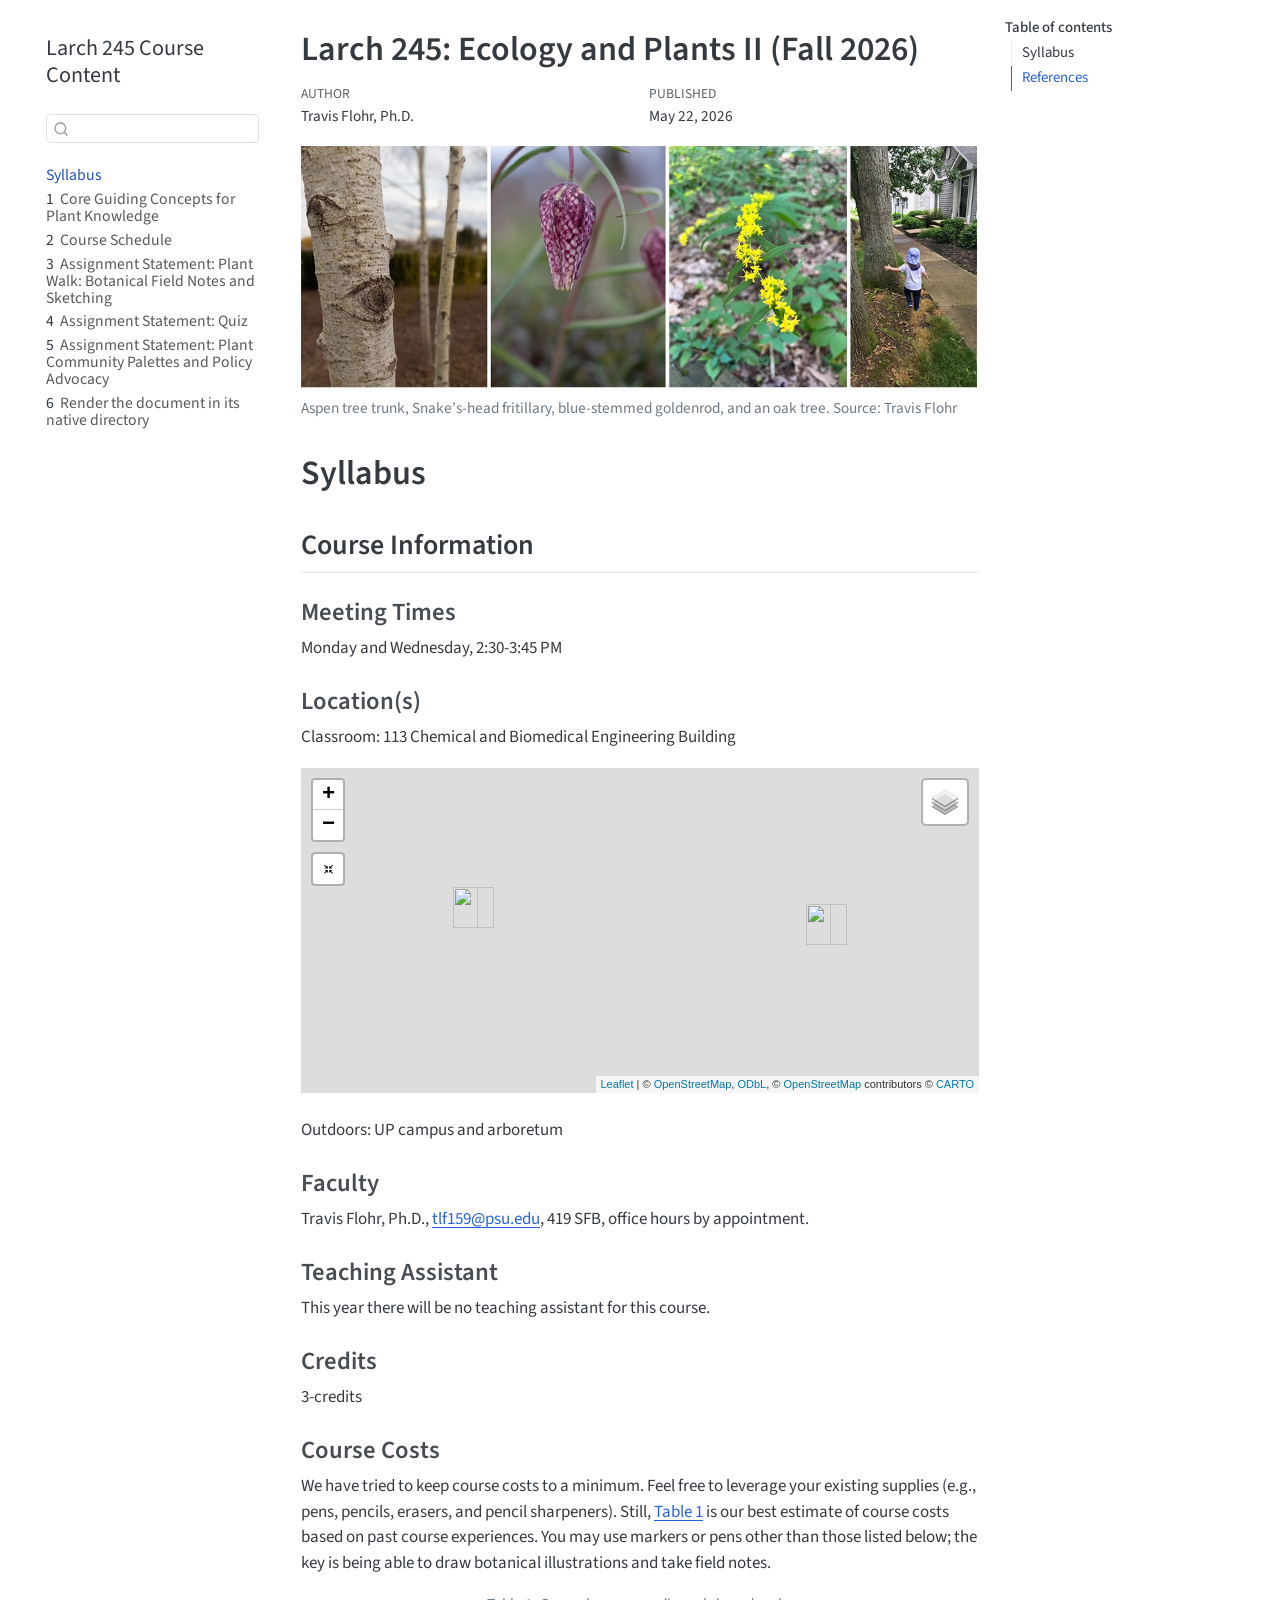
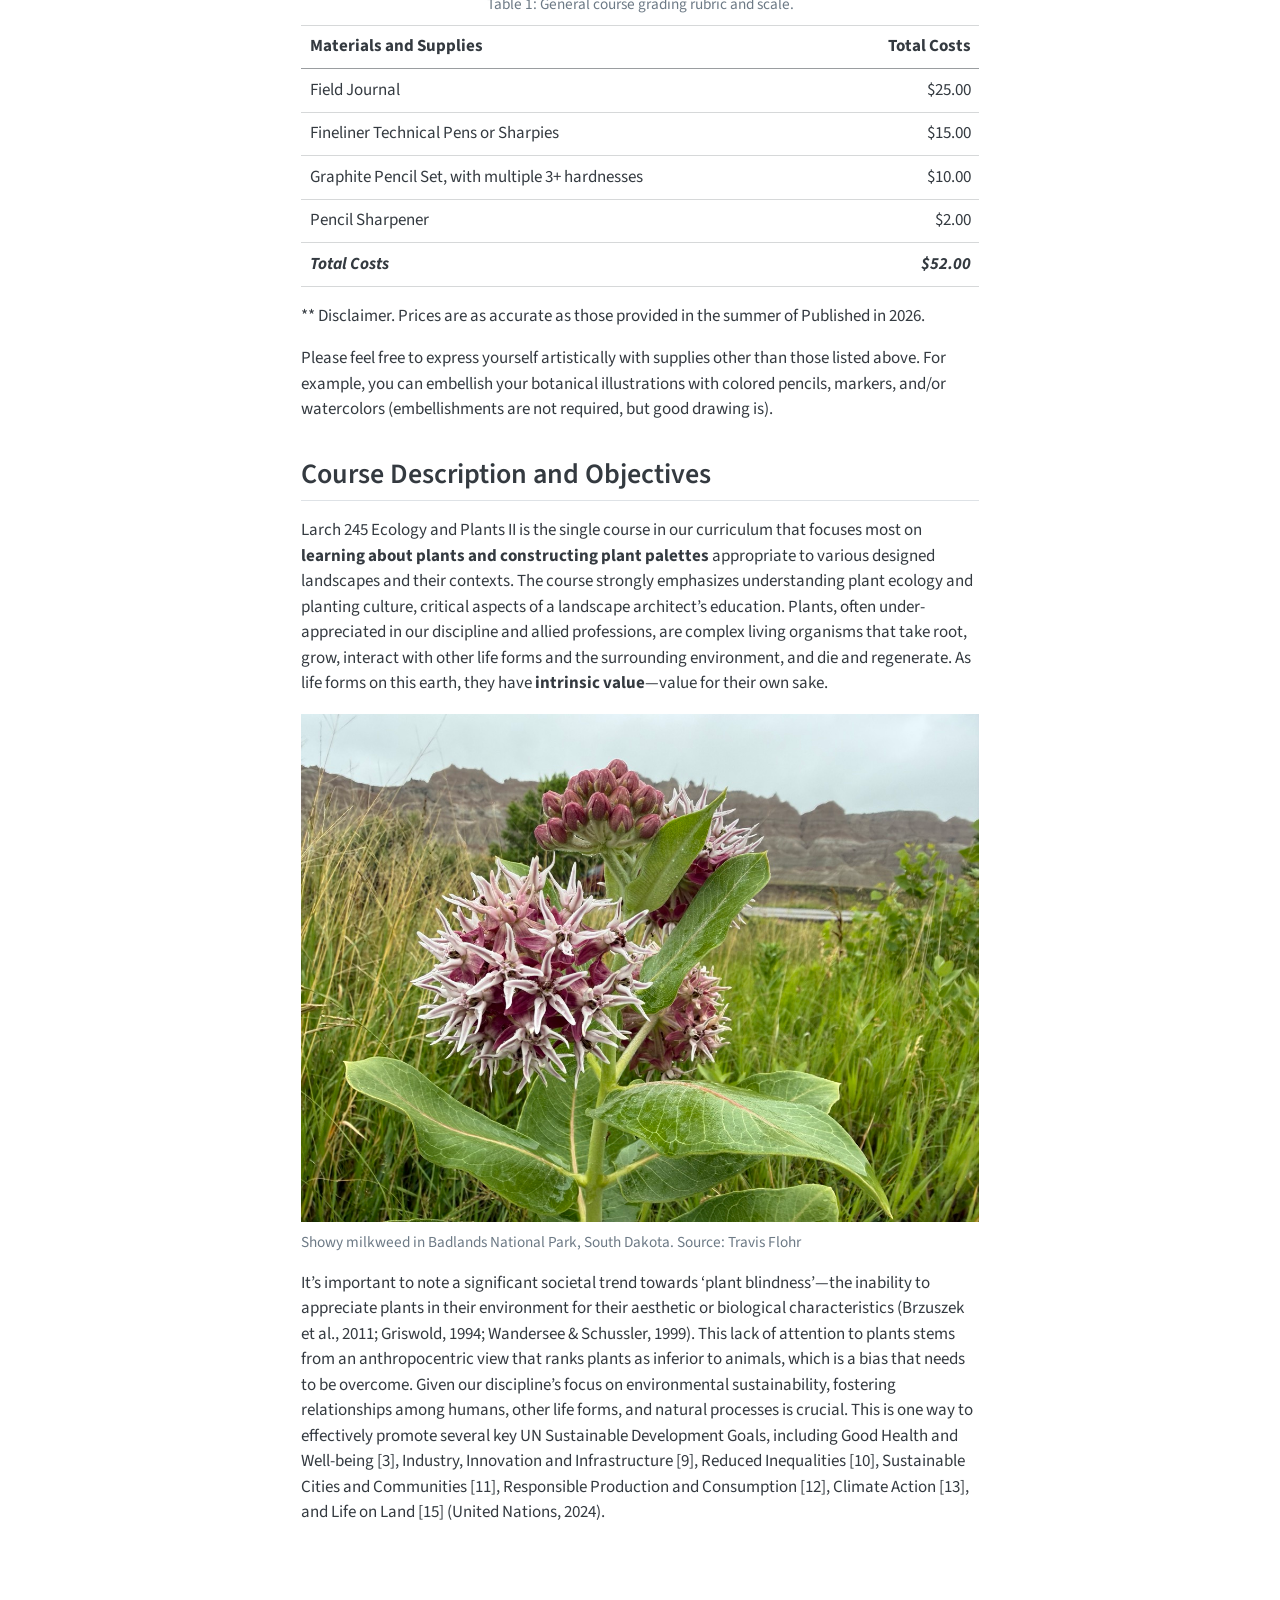
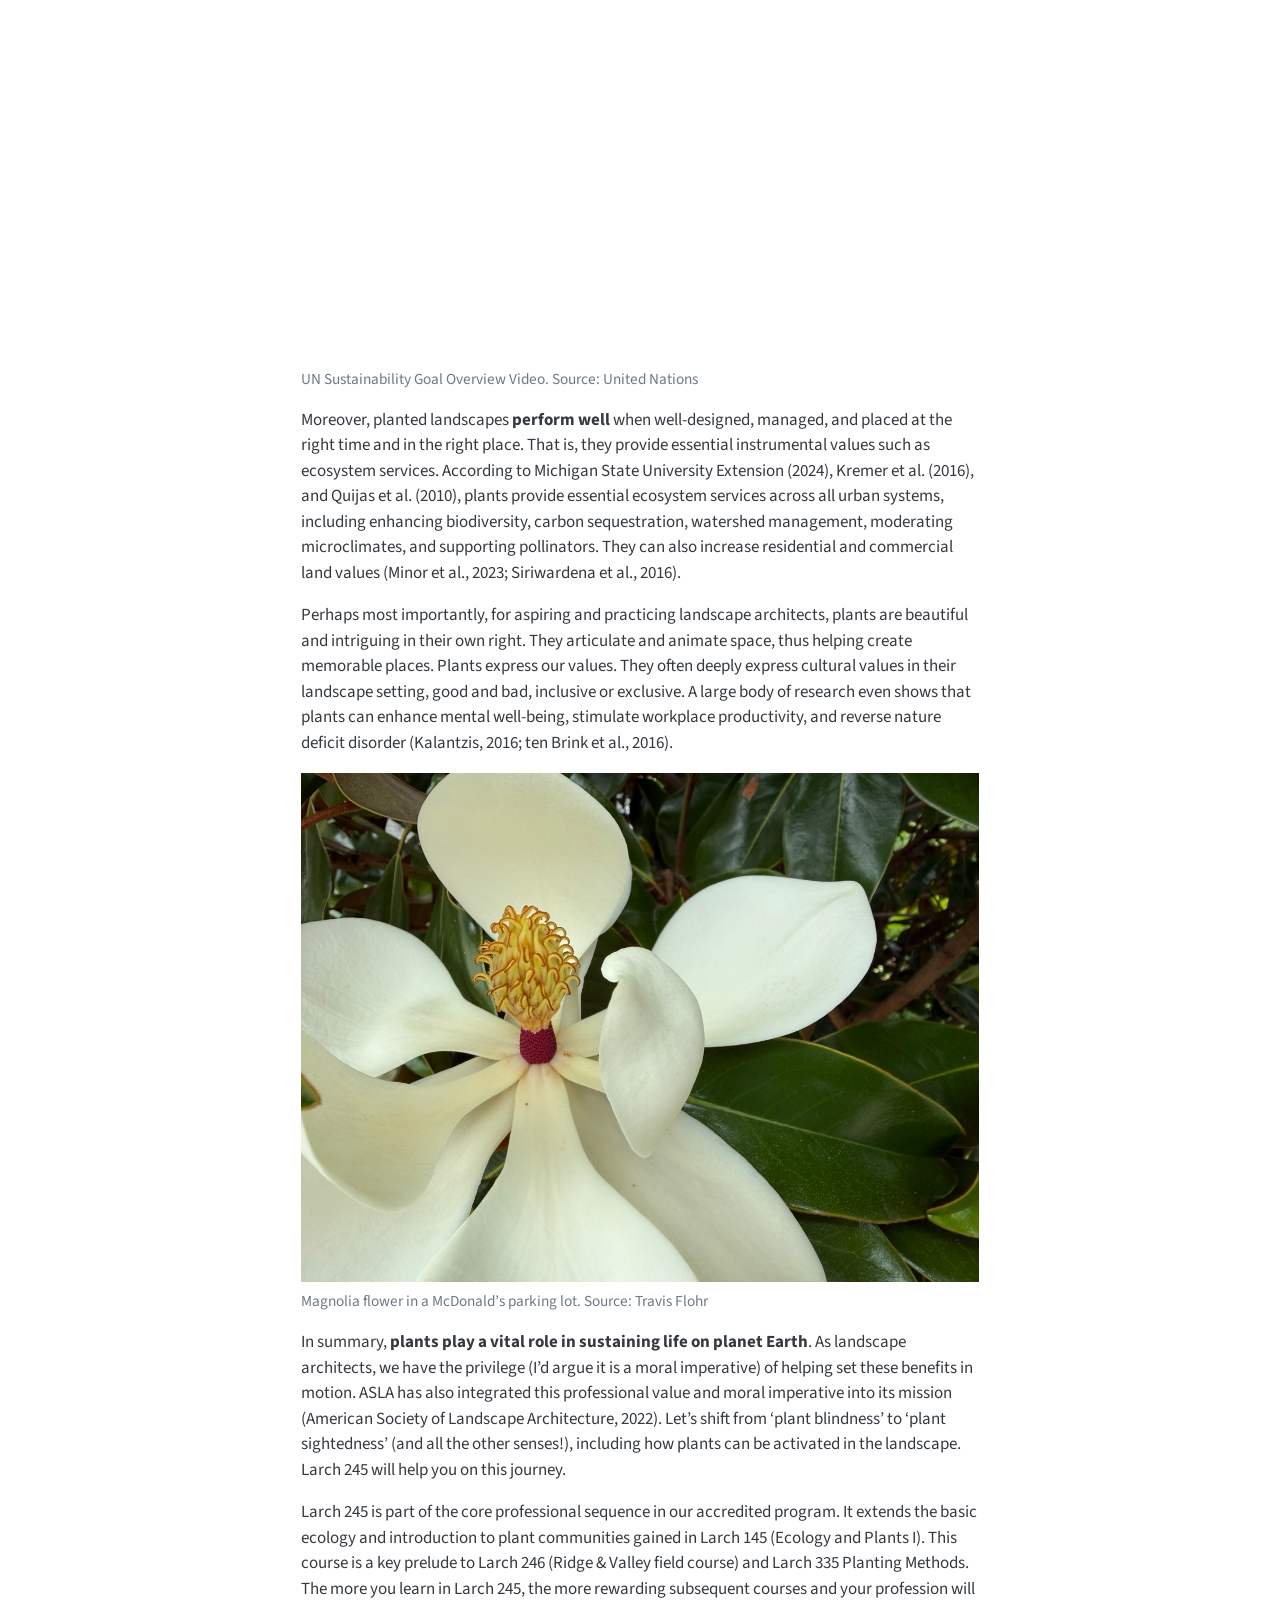
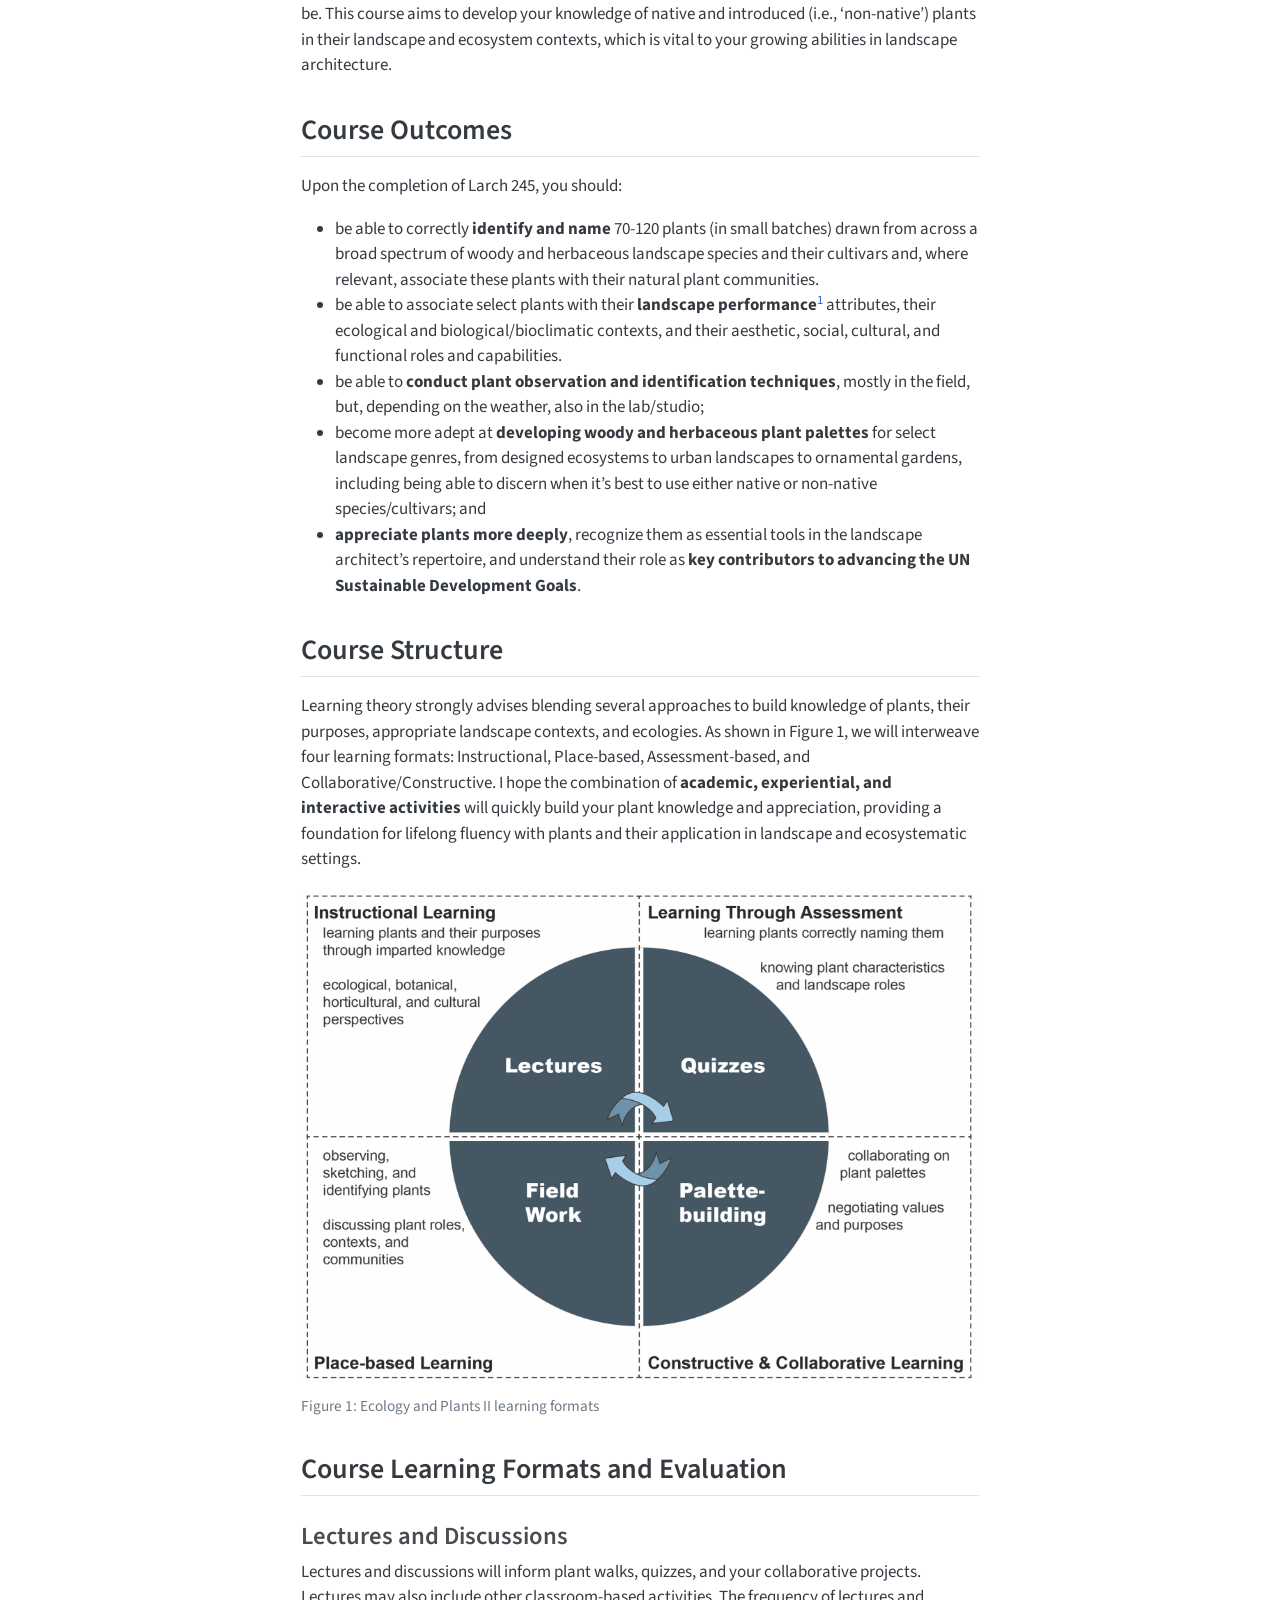
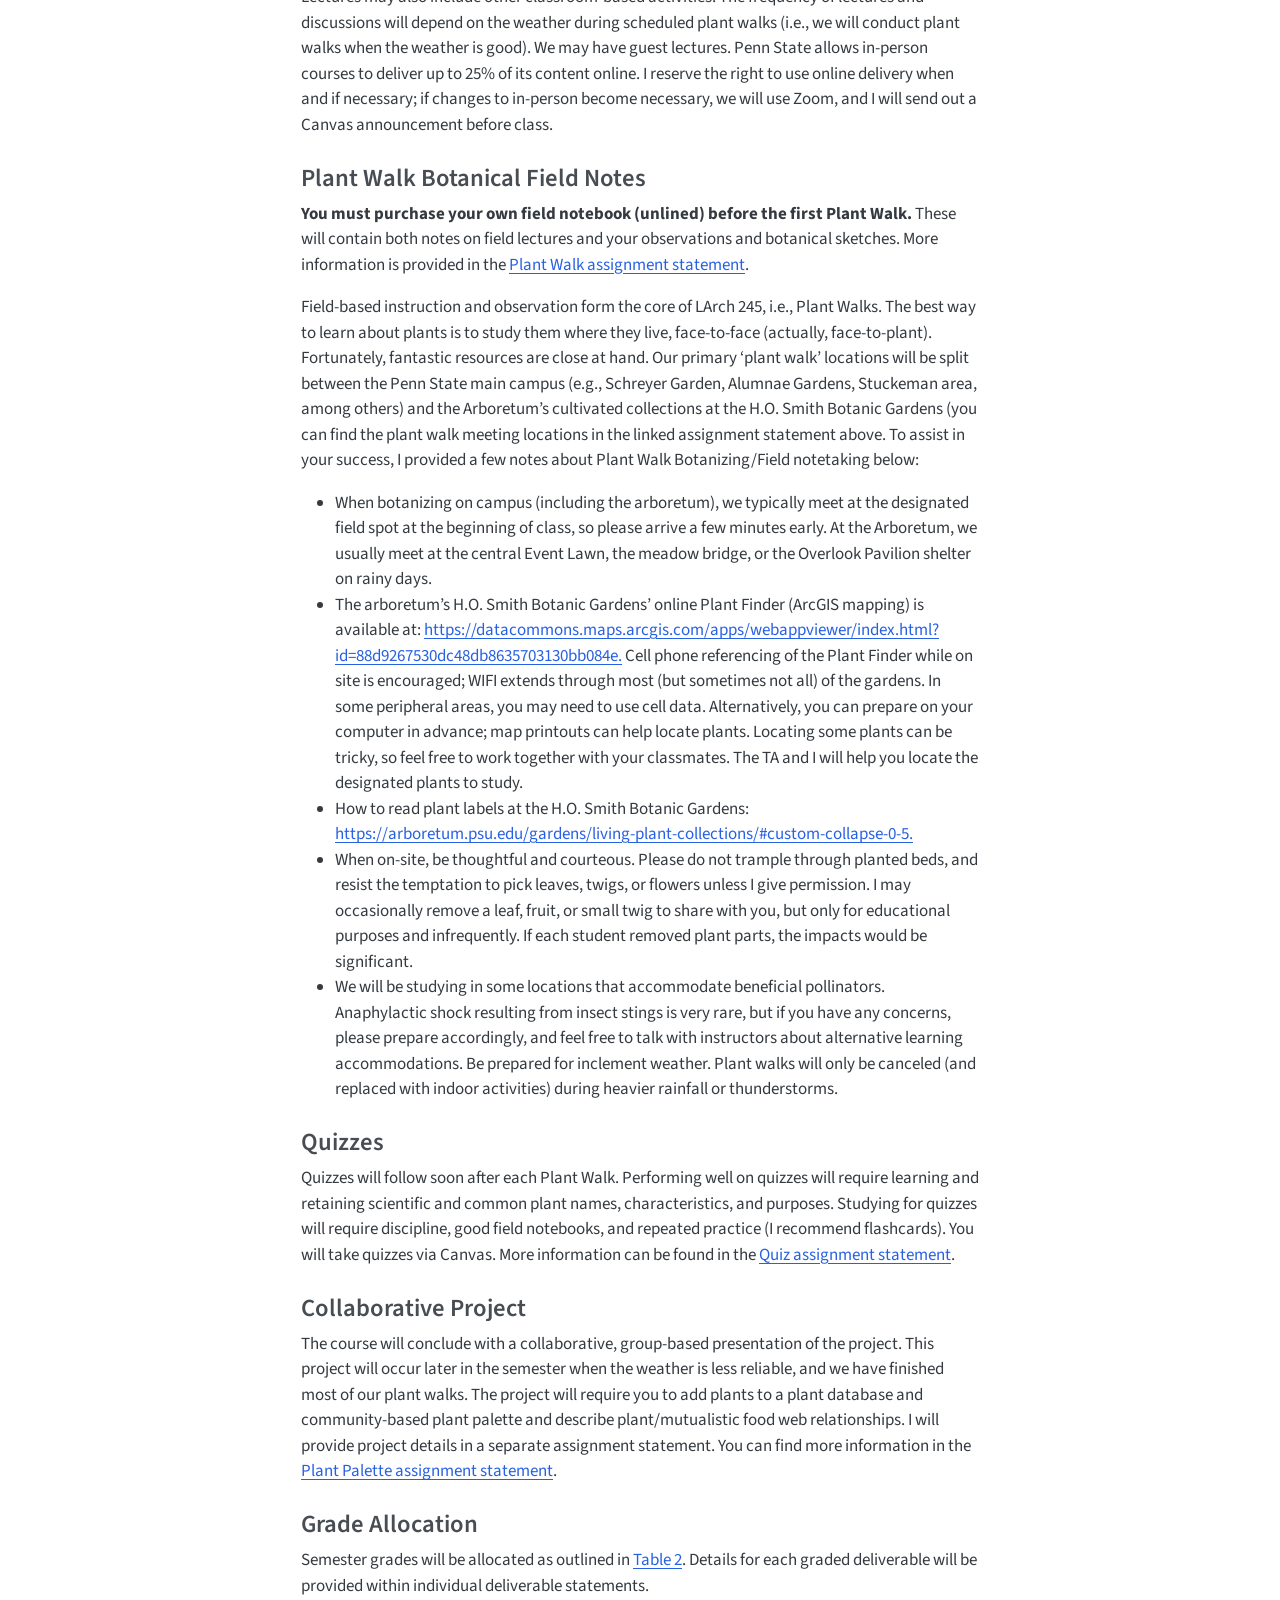
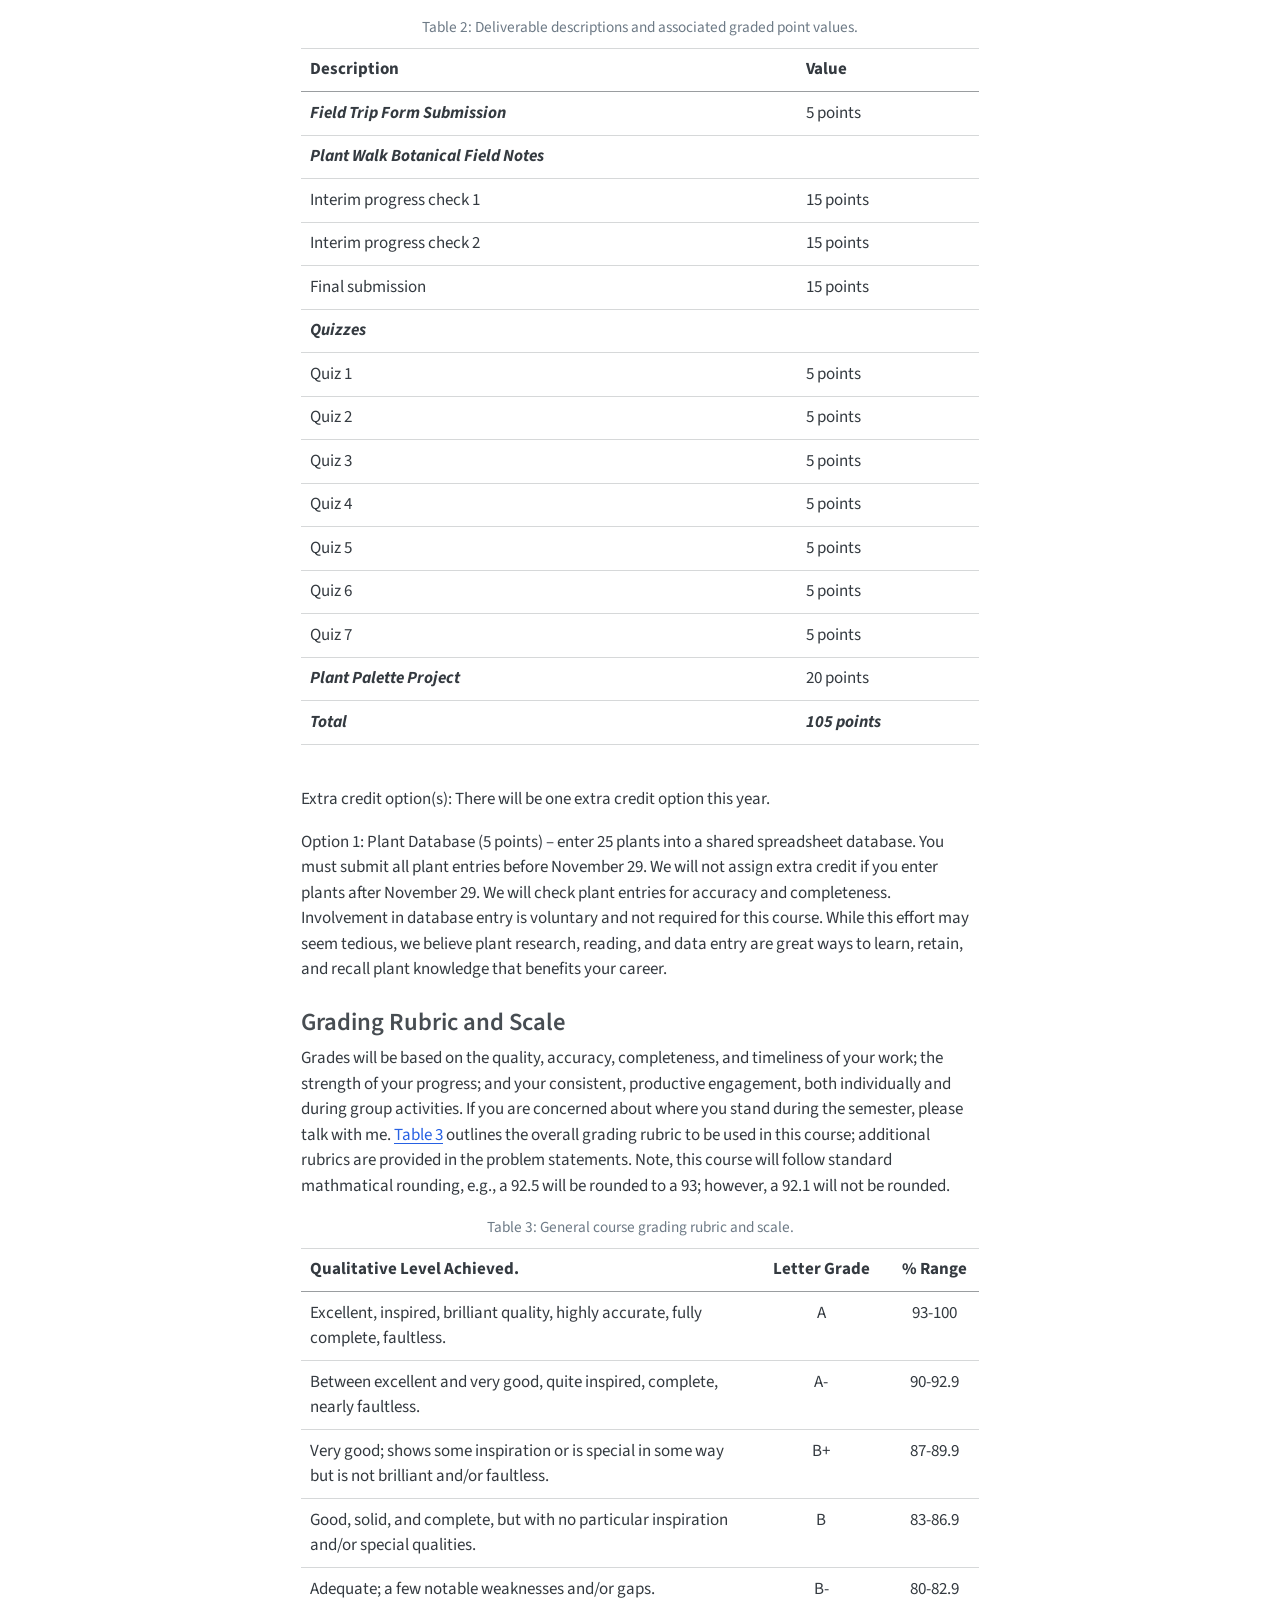
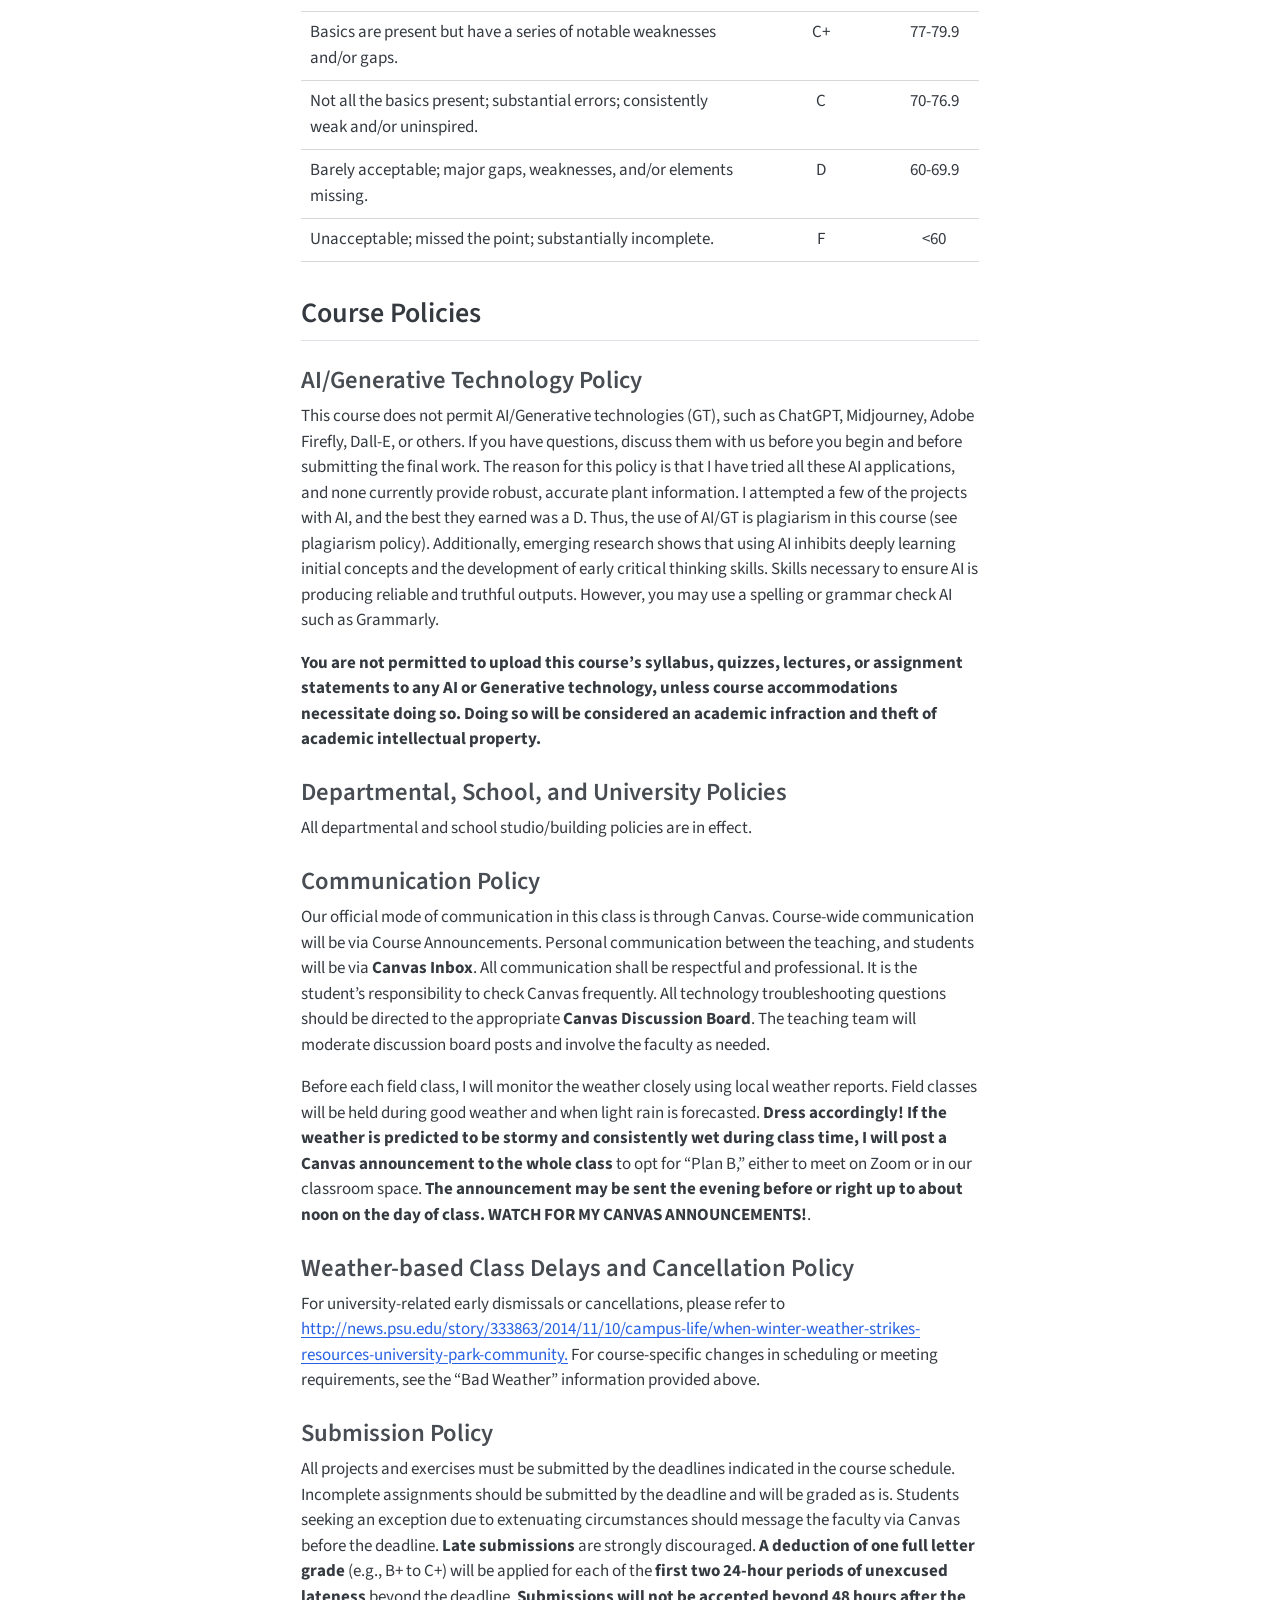
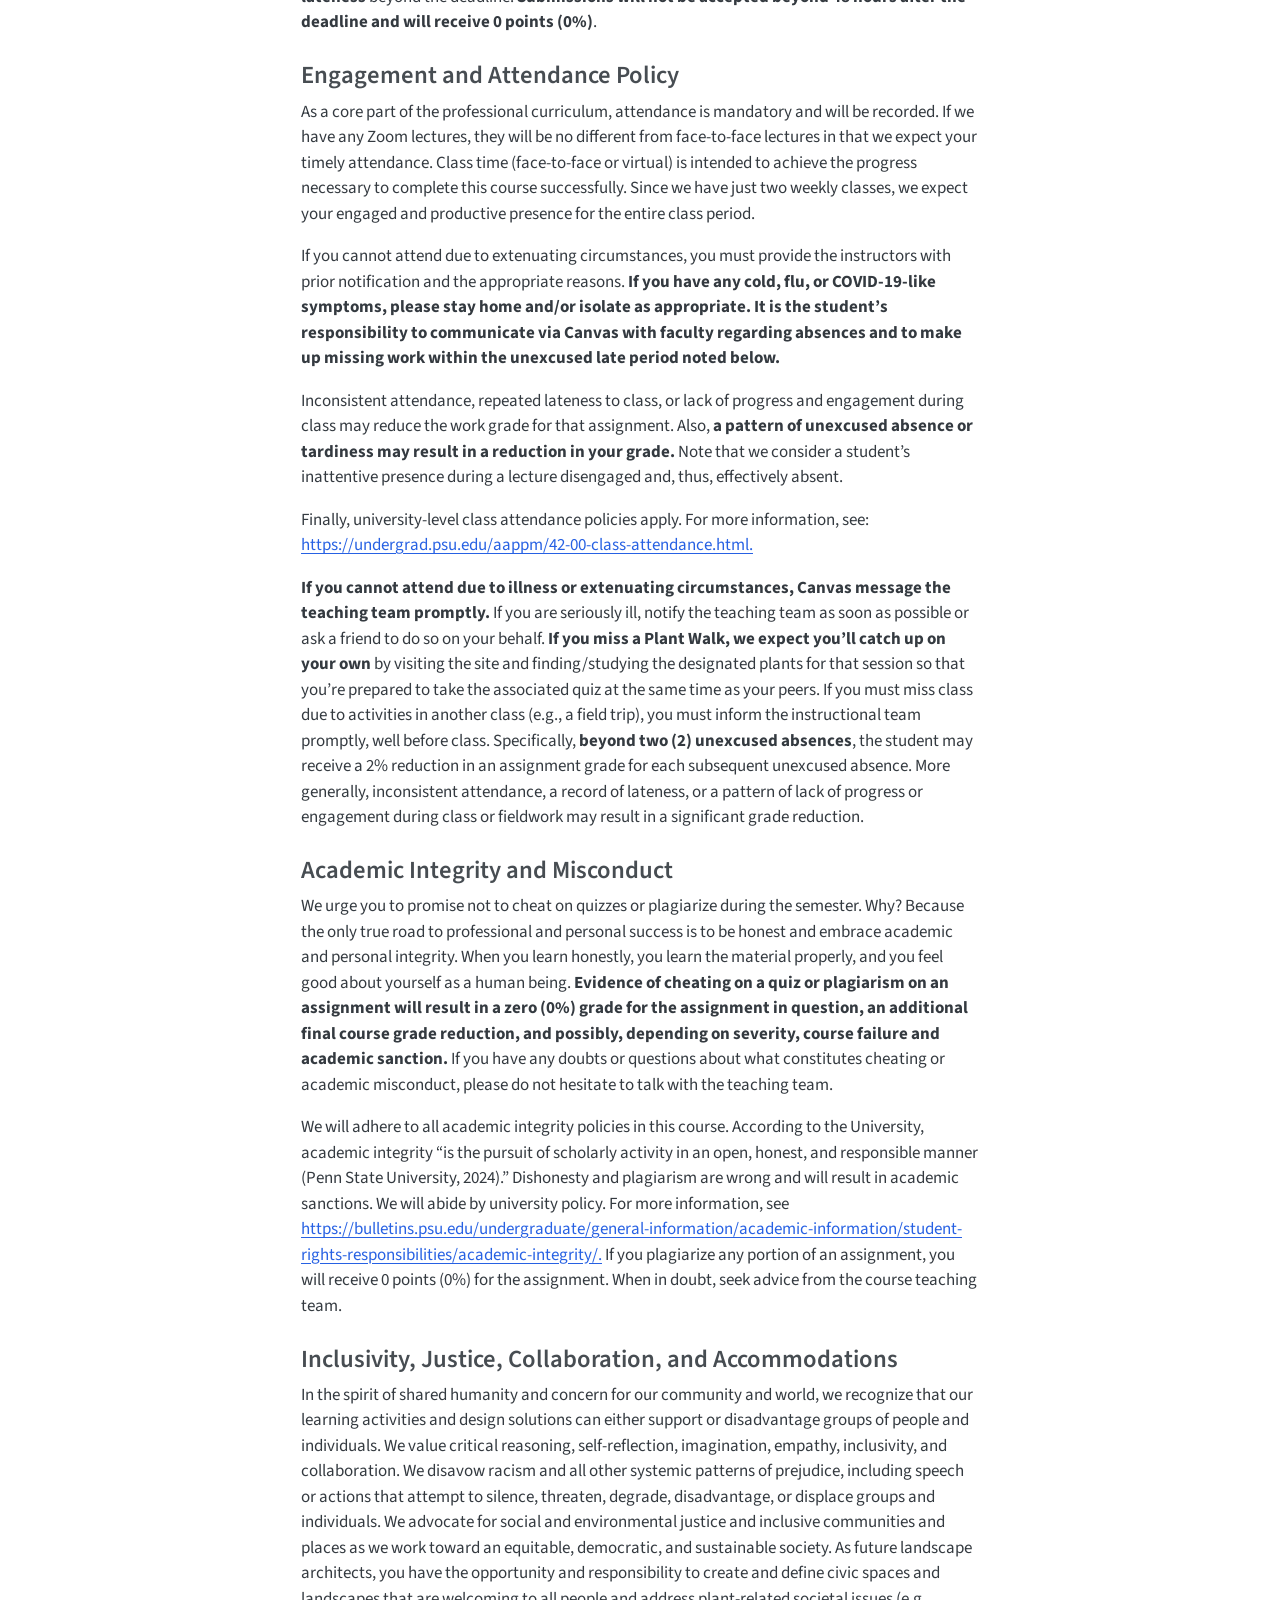
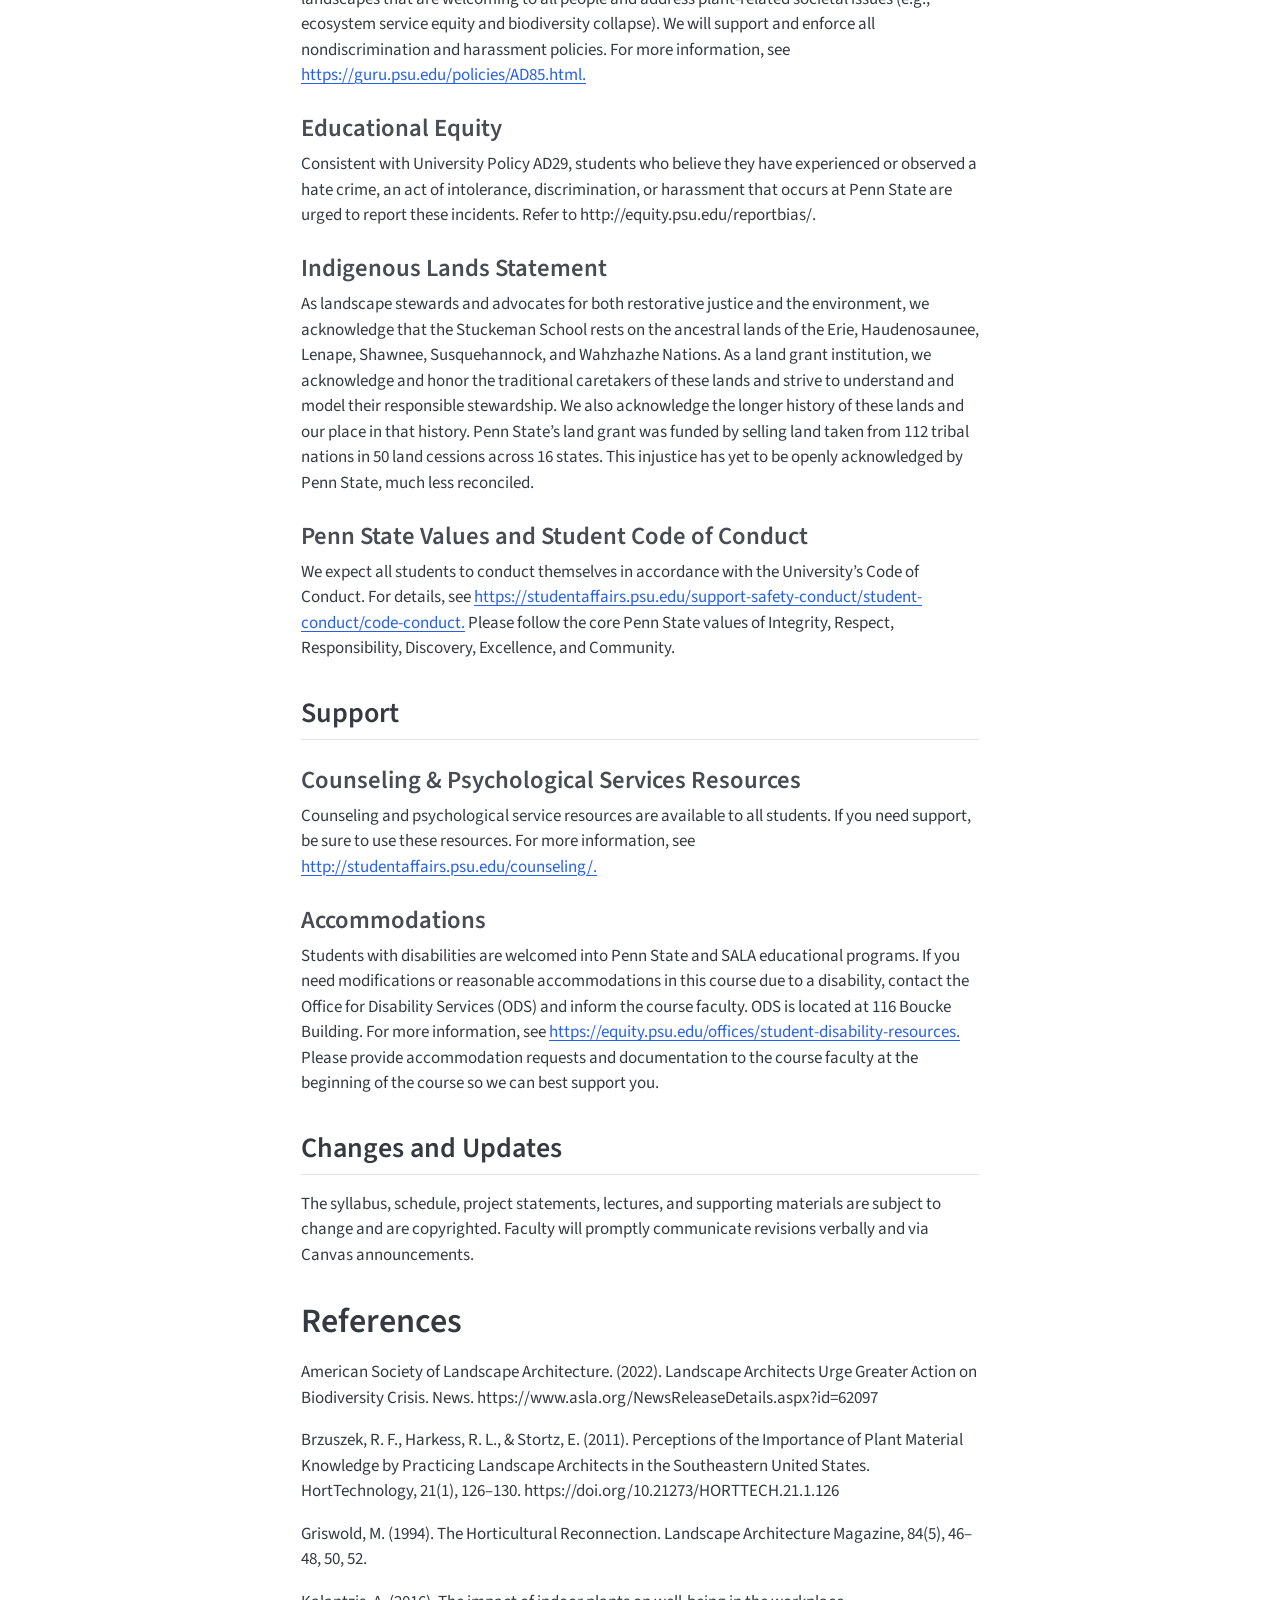
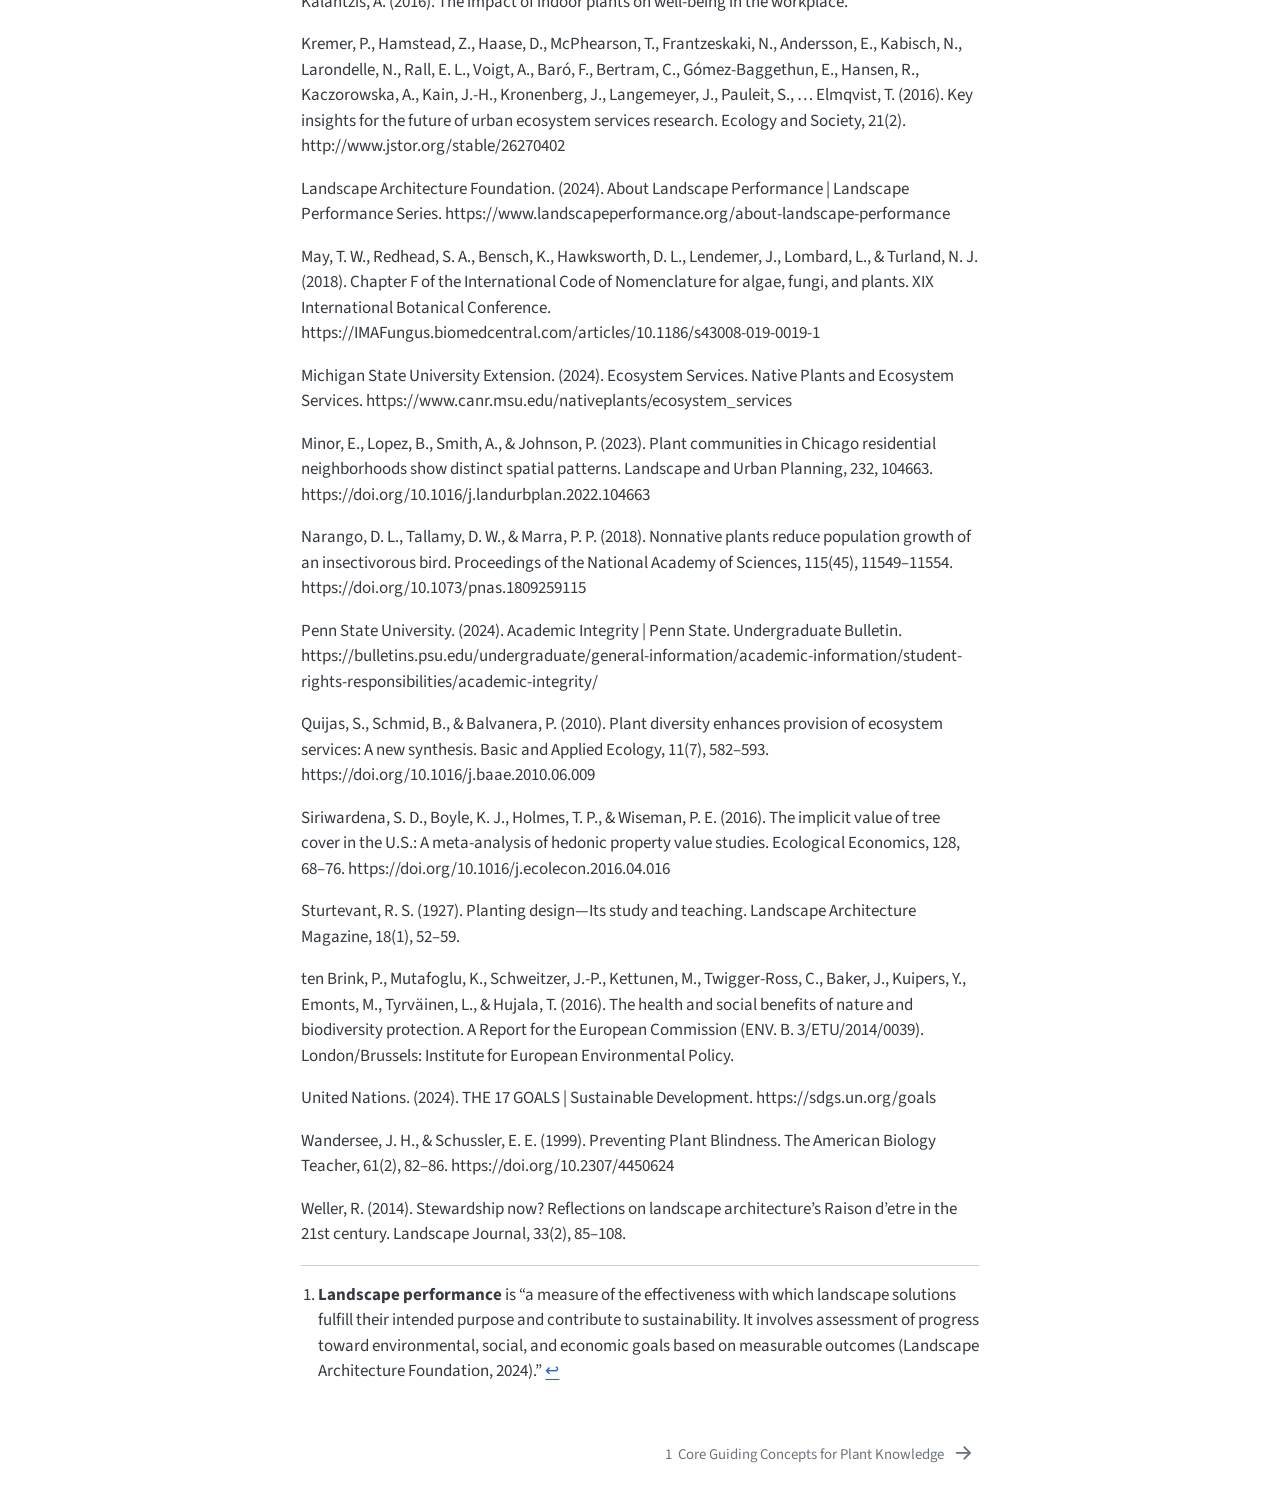
==== commit f3189bc9: "Updated the course maps and plant concepts code." ====
--- a/docs/index.html
+++ b/docs/index.html
@@ -70,6 +70,21 @@
     "search-label": "Search"
   }
 }</script>
+<script src="site_libs/htmlwidgets-1.6.4/htmlwidgets.js"></script>
+<script src="site_libs/jquery-3.6.0/jquery-3.6.0.min.js"></script>
+<link href="site_libs/leaflet-1.3.1/leaflet.css" rel="stylesheet">
+<script src="site_libs/leaflet-1.3.1/leaflet.js"></script>
+<link href="site_libs/leafletfix-1.0.0/leafletfix.css" rel="stylesheet">
+<script src="site_libs/proj4-2.6.2/proj4.min.js"></script>
+<script src="site_libs/Proj4Leaflet-1.0.1/proj4leaflet.js"></script>
+<link href="site_libs/rstudio_leaflet-1.3.1/rstudio_leaflet.css" rel="stylesheet">
+<script src="site_libs/leaflet-binding-2.2.2/leaflet.js"></script>
+<script src="site_libs/leaflet-providers-2.0.0/leaflet-providers_2.0.0.js"></script>
+<script src="site_libs/leaflet-providers-plugin-2.2.2/leaflet-providers-plugin.js"></script>
+<link href="site_libs/leaflet-easybutton-1.3.1/easy-button.css" rel="stylesheet">
+<script src="site_libs/leaflet-easybutton-1.3.1/easy-button.js"></script>
+<script src="site_libs/leaflet-easybutton-1.3.1/EasyButton-binding.js"></script>
+<link href="site_libs/ionicons-2.0.1/ionicons.min.css" rel="stylesheet">
 
 
 </head>
@@ -259,6 +274,12 @@
 <section id="locations" class="level3">
 <h3 class="anchored" data-anchor-id="locations">Location(s)</h3>
 <p>Classroom: 113 Chemical and Biomedical Engineering Building <br></p>
+<div class="cell">
+<div class="cell-output-display">
+<div id="htmlwidget-83dda0efab5b39768c3f" style="width:100%;height:325px;" class="leaflet html-widget"></div>
+<script type="application/json" data-for="htmlwidget-83dda0efab5b39768c3f">{"x":{"options":{"crs":{"crsClass":"L.CRS.EPSG3857","code":null,"proj4def":null,"projectedBounds":null,"options":{}}},"calls":[{"method":"addTiles","args":["https://{s}.tile.openstreetmap.org/{z}/{x}/{y}.png",null,"Positron (default)",{"minZoom":0,"maxZoom":18,"tileSize":256,"subdomains":"abc","errorTileUrl":"","tms":false,"noWrap":false,"zoomOffset":0,"zoomReverse":false,"opacity":1,"zIndex":1,"detectRetina":false,"attribution":"&copy; <a href=\"https://openstreetmap.org/copyright/\">OpenStreetMap<\/a>,  <a href=\"https://opendatacommons.org/licenses/odbl/\">ODbL<\/a>"}]},{"method":"addProviderTiles","args":["CartoDB.Positron",null,"Positron (default)",{"errorTileUrl":"","noWrap":false,"detectRetina":false}]},{"method":"addEasyButton","args":[{"icon":"ion-arrow-shrink","title":"Reset View","onClick":"function(btn, map){ map.setView(map._initialCenter, map._initialZoom); }","position":"topleft"}]},{"method":"addProviderTiles","args":["Esri.WorldImagery",null,"ESRI World Imagery",{"errorTileUrl":"","noWrap":false,"detectRetina":false}]},{"method":"addProviderTiles","args":["Esri.WorldStreetMap",null,"ESRI Street Map",{"errorTileUrl":"","noWrap":false,"detectRetina":false}]},{"method":"addMarkers","args":[[40.801212,40.80107323582057],[-77.86648099999999,-77.86268833309923],null,null,null,{"interactive":true,"draggable":false,"keyboard":true,"title":"","alt":"","zIndexOffset":0,"opacity":1,"riseOnHover":false,"riseOffset":250},["Stuckeman Family Building","Chemical and Biomedical Engineering"],null,null,null,["Stuckeman Family Building","Chemical and Biomedical Engineering"],{"interactive":false,"permanent":false,"direction":"auto","opacity":1,"offset":[0,0],"textsize":"10px","textOnly":false,"className":"","sticky":true},null]},{"method":"addLayersControl","args":[["Positron (default)","ESRI World Imagery","ESRI Street Map"],[],{"collapsed":true,"autoZIndex":true,"position":"topright"}]}],"setView":[[40.801197,-77.8646],17,[]],"limits":{"lat":[40.80107323582057,40.801212],"lng":[-77.86648099999999,-77.86268833309923]}},"evals":["calls.2.args.0.onClick"],"jsHooks":{"render":[{"code":"function(el, x, data) {\n  return (\nfunction(el, x){\n  var map = this;\n  map.whenReady(function(){\n    map._initialCenter = map.getCenter();\n    map._initialZoom = map.getZoom();\n  });\n}).call(this.getMap(), el, x, data);\n}","data":null}]}}</script>
+</div>
+</div>
 <p><br> Outdoors: UP campus and arboretum</p>
 </section>
 <section id="faculty" class="level3">
--- a/docs/site_libs/leafletfix-1.0.0/leafletfix.css
+++ b/docs/site_libs/leafletfix-1.0.0/leafletfix.css
@@ -0,0 +1,36 @@
+/* Work around CSS properties introduced on img by bootstrap */
+img.leaflet-tile {
+  padding: 0;
+  margin: 0;
+  border-radius: 0;
+  border: none;
+}
+.leaflet .info {
+  padding: 6px 8px;
+  font: 14px/16px Arial, Helvetica, sans-serif;
+  background: white;
+  background: rgba(255,255,255,0.8);
+  box-shadow: 0 0 15px rgba(0,0,0,0.2);
+  border-radius: 5px;
+}
+.leaflet .legend {
+  line-height: 18px;
+  color: #555;
+}
+.leaflet .legend svg text {
+  fill: #555;
+}
+.leaflet .legend svg line {
+  stroke: #555;
+}
+.leaflet .legend i {
+  width: 18px;
+  height: 18px;
+  margin-right: 4px;
+  opacity: 0.7;
+  display: inline-block;
+  vertical-align: top;
+  /*For IE 7*/
+  zoom: 1;
+  *display: inline;
+}
--- a/docs/site_libs/leaflet-easybutton-1.3.1/easy-button.css
+++ b/docs/site_libs/leaflet-easybutton-1.3.1/easy-button.css
@@ -0,0 +1,56 @@
+.leaflet-bar button,
+.leaflet-bar button:hover {
+  background-color: #fff;
+  border: none;
+  border-bottom: 1px solid #ccc;
+  width: 26px;
+  height: 26px;
+  line-height: 26px;
+  display: block;
+  text-align: center;
+  text-decoration: none;
+  color: black;
+}
+
+.leaflet-bar button {
+  background-position: 50% 50%;
+  background-repeat: no-repeat;
+  overflow: hidden;
+  display: block;
+}
+
+.leaflet-bar button:hover {
+  background-color: #f4f4f4;
+}
+
+.leaflet-bar button:first-of-type {
+  border-top-left-radius: 4px;
+  border-top-right-radius: 4px;
+}
+
+.leaflet-bar button:last-of-type {
+  border-bottom-left-radius: 4px;
+  border-bottom-right-radius: 4px;
+  border-bottom: none;
+}
+
+.leaflet-bar.disabled,
+.leaflet-bar button.disabled {
+  cursor: default;
+  pointer-events: none;
+  opacity: .4;
+}
+
+.easy-button-button .button-state{
+  display: block;
+  width: 100%;
+  height: 100%;
+  position: relative;
+}
+
+
+.leaflet-touch .leaflet-bar button {
+  width: 30px;
+  height: 30px;
+  line-height: 30px;
+}
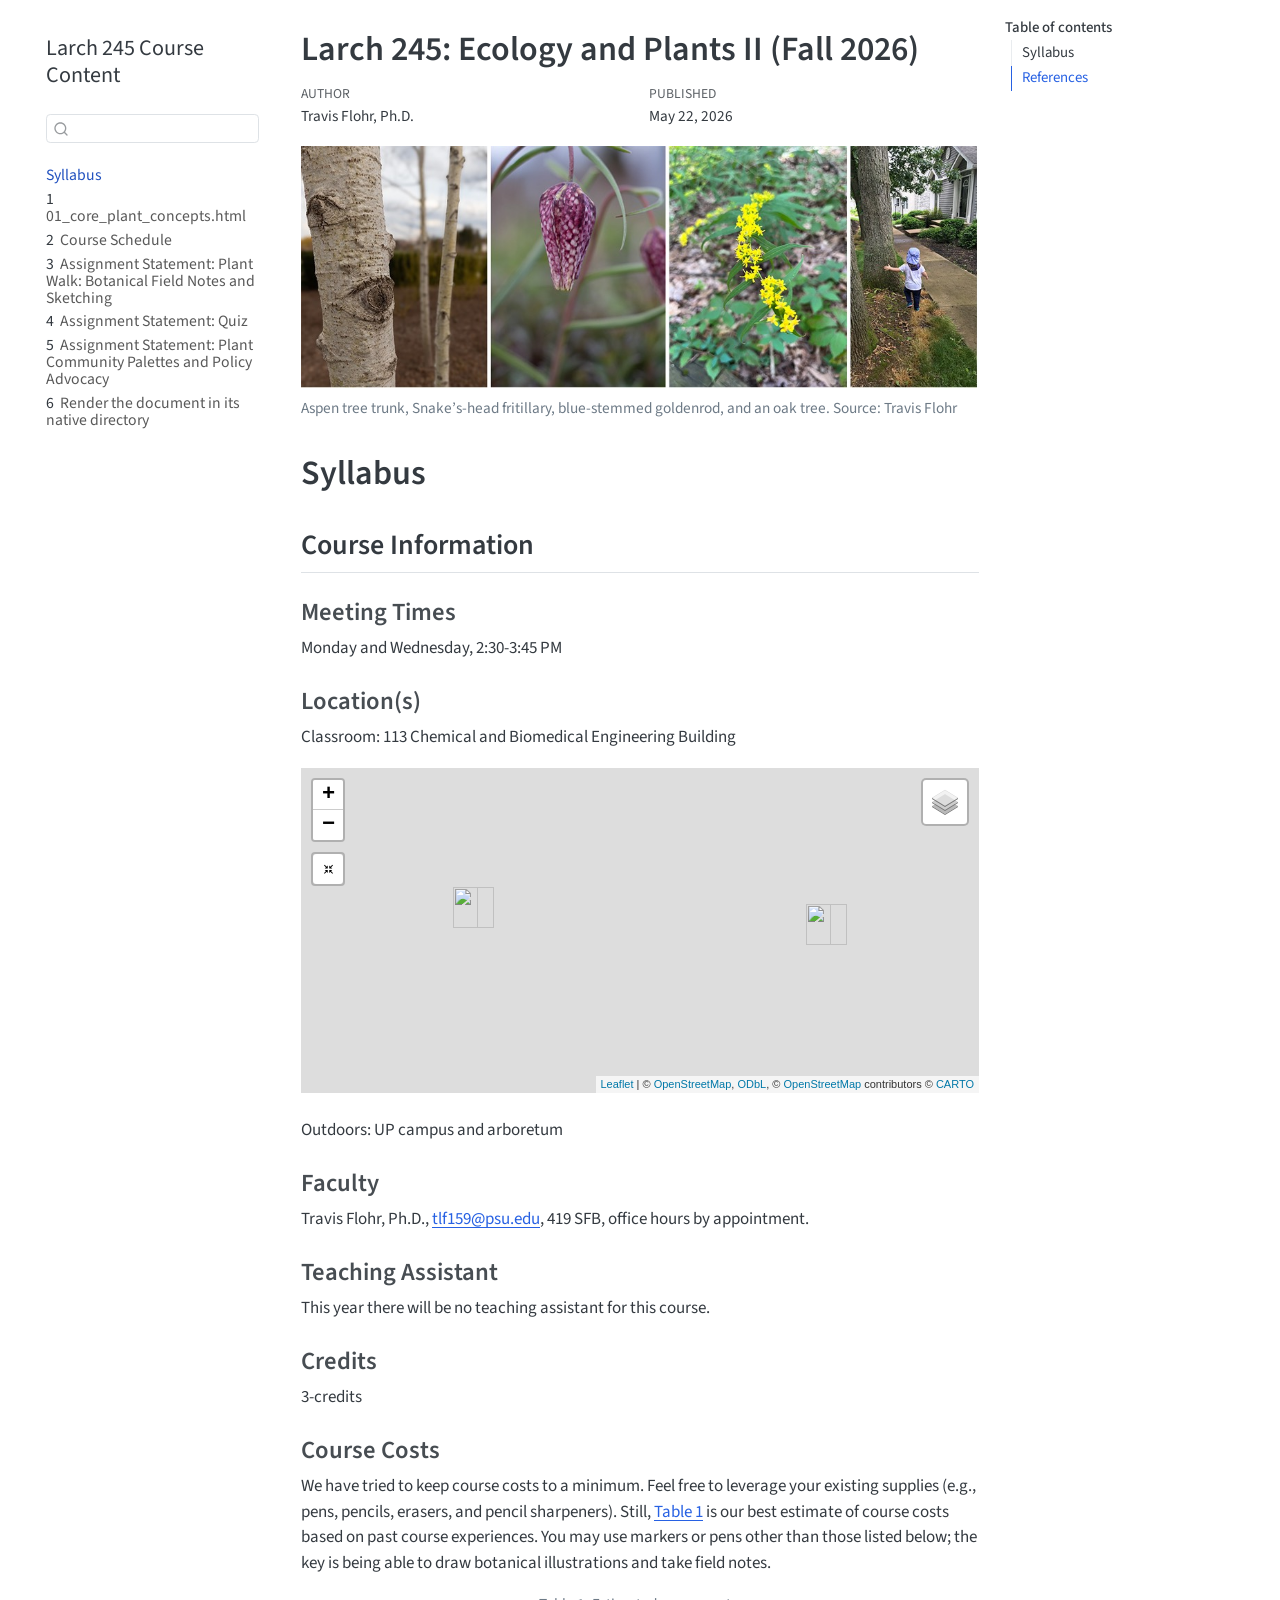
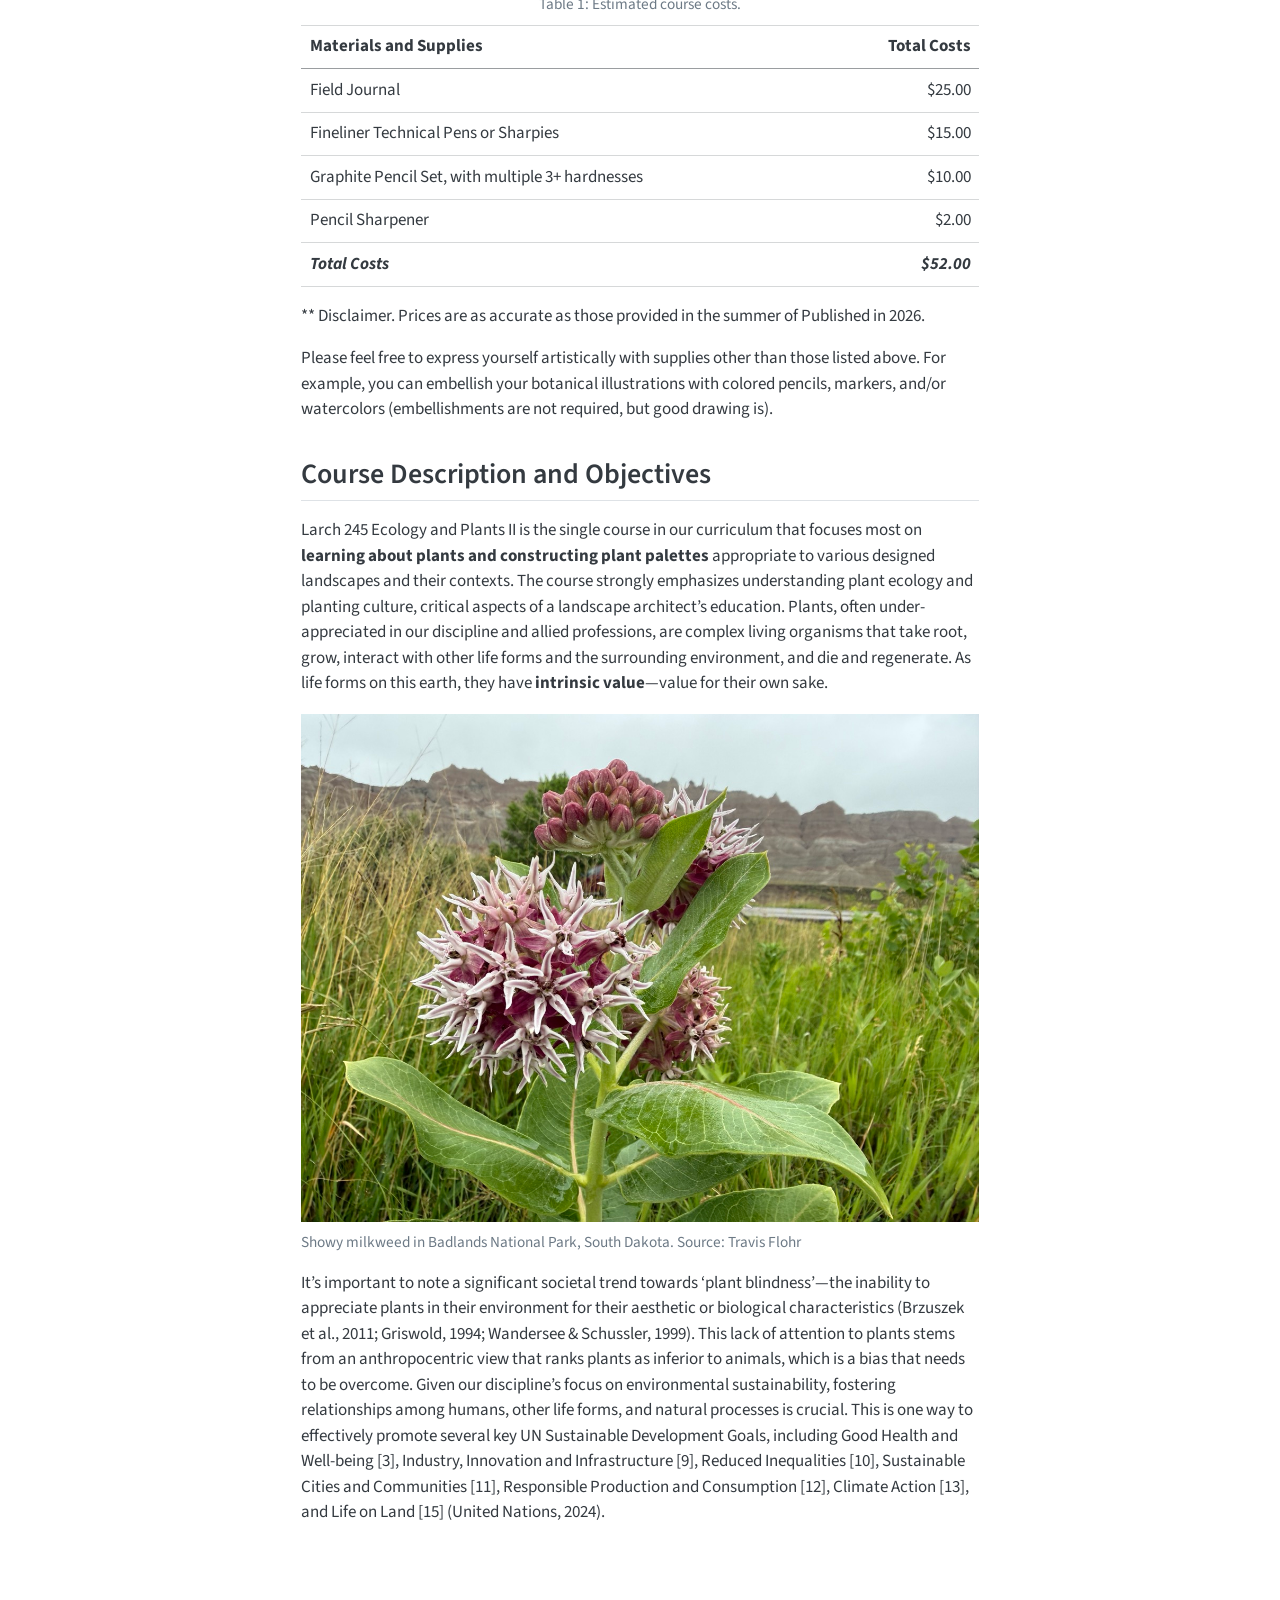
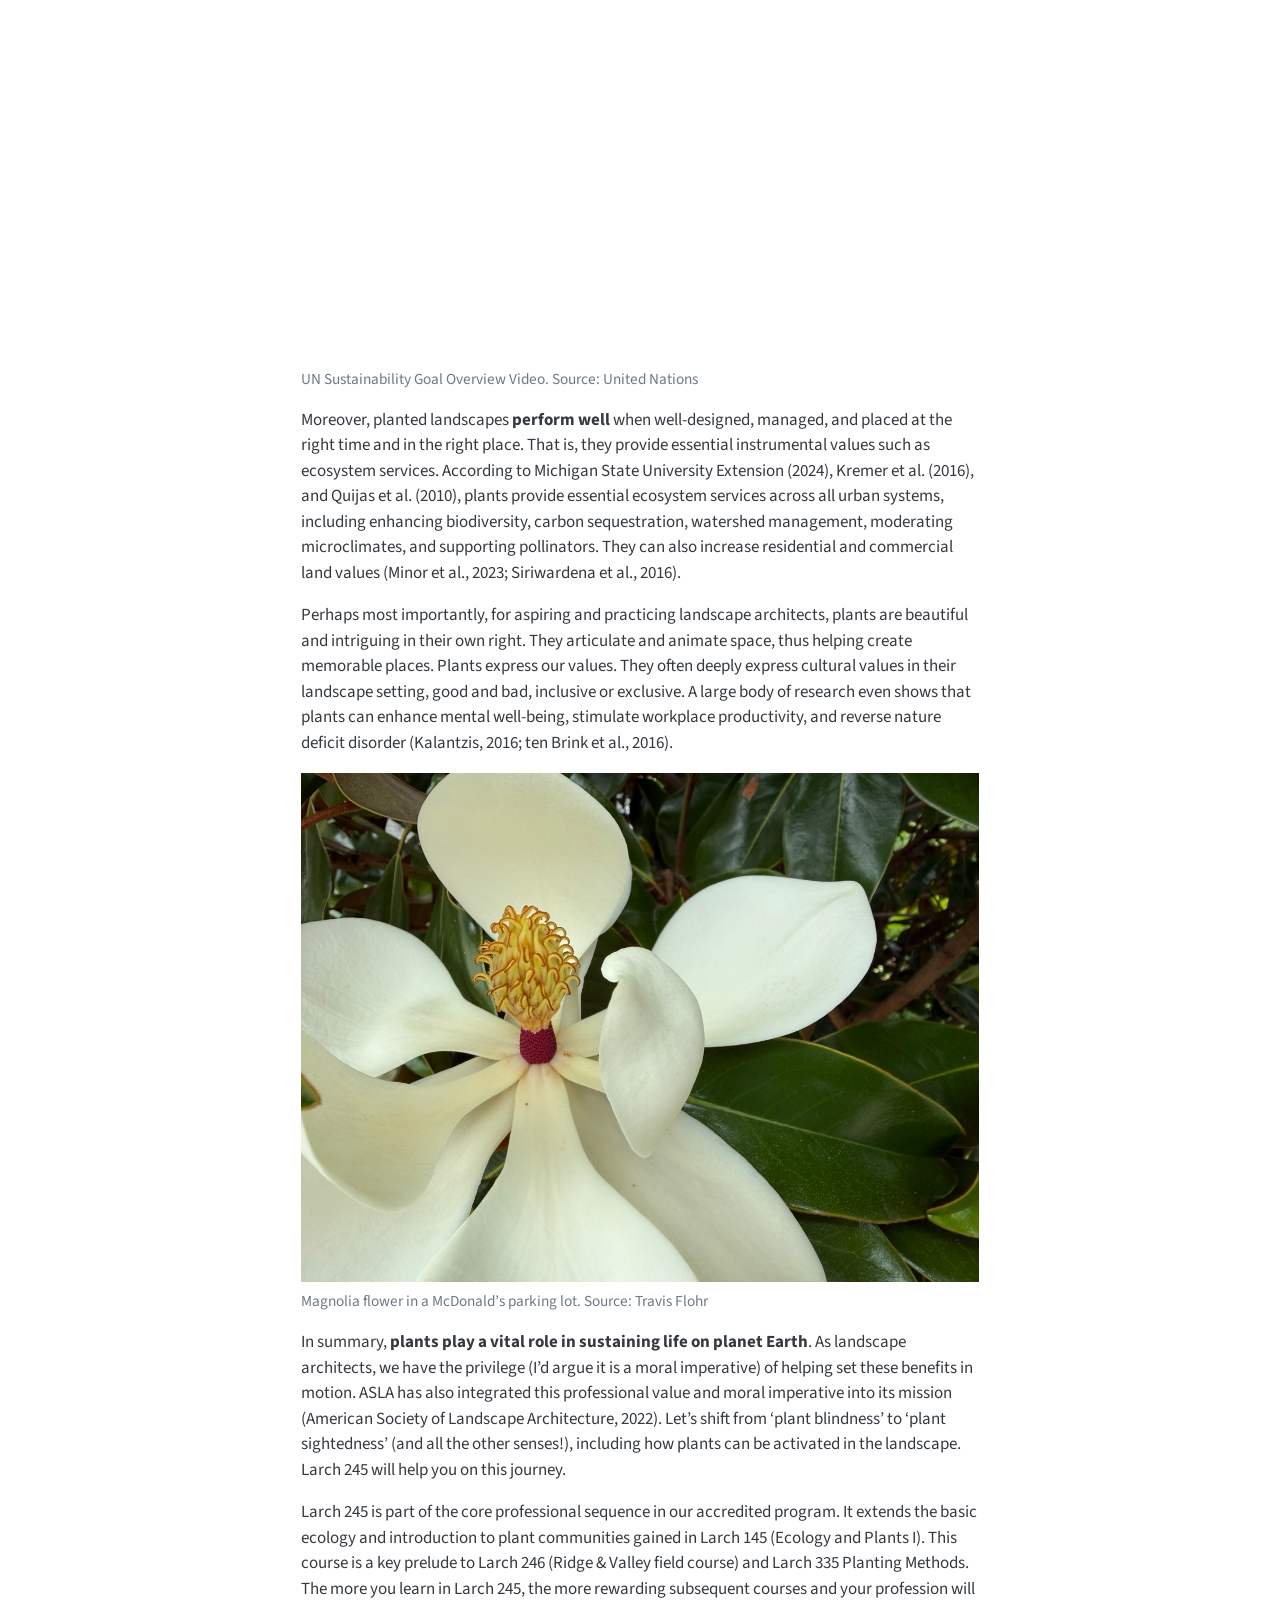
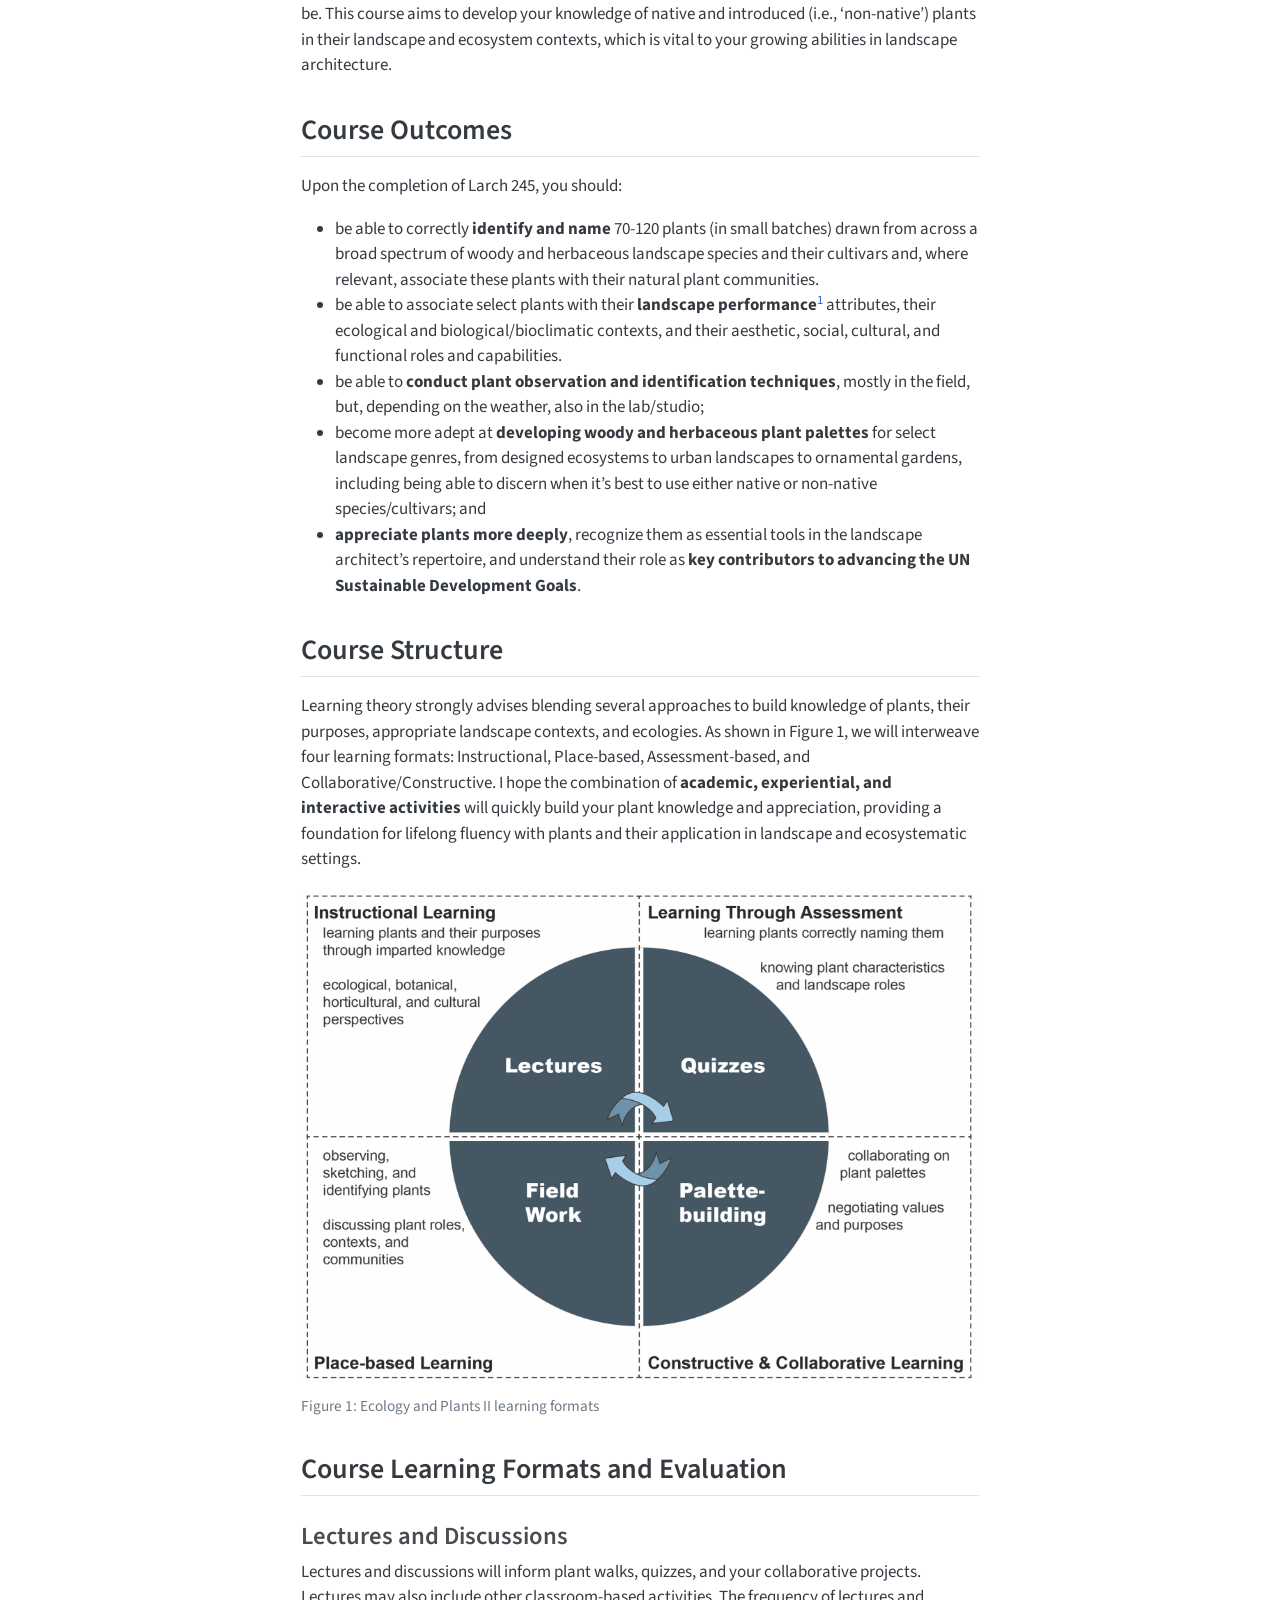
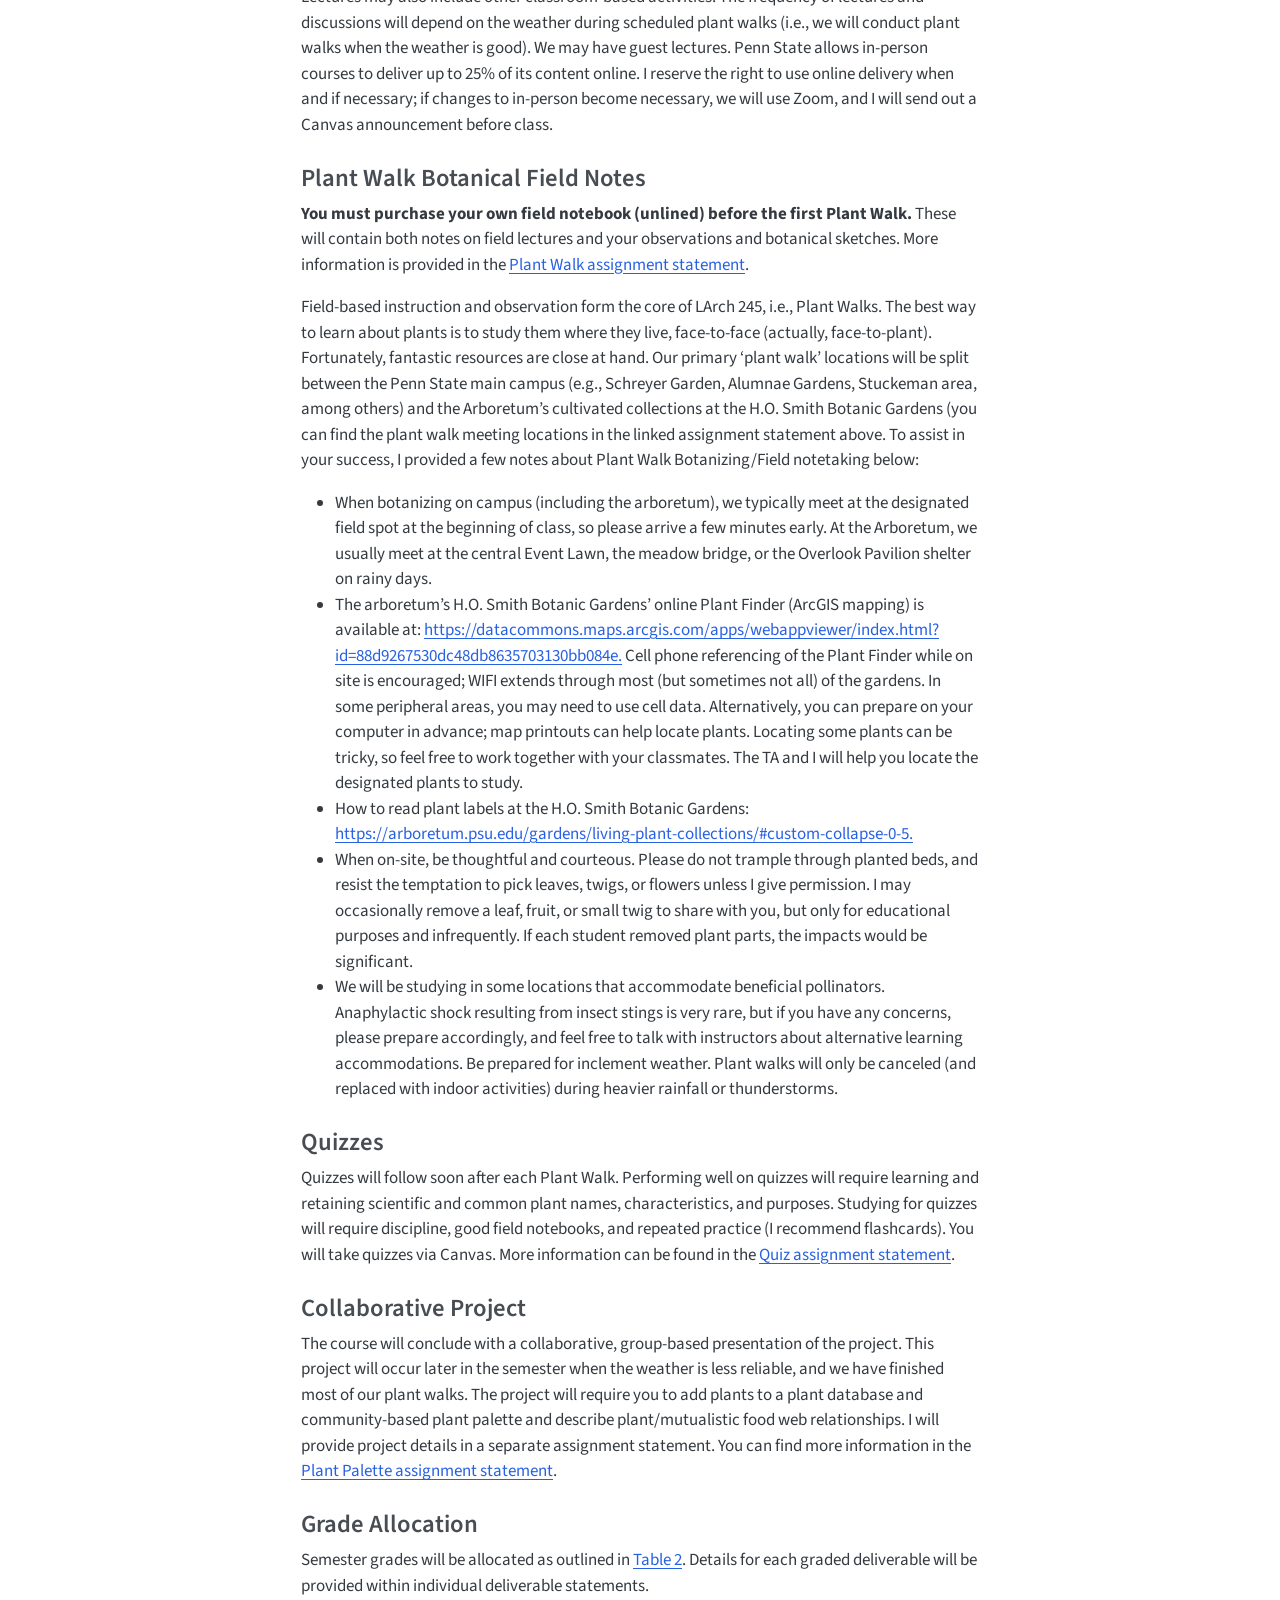
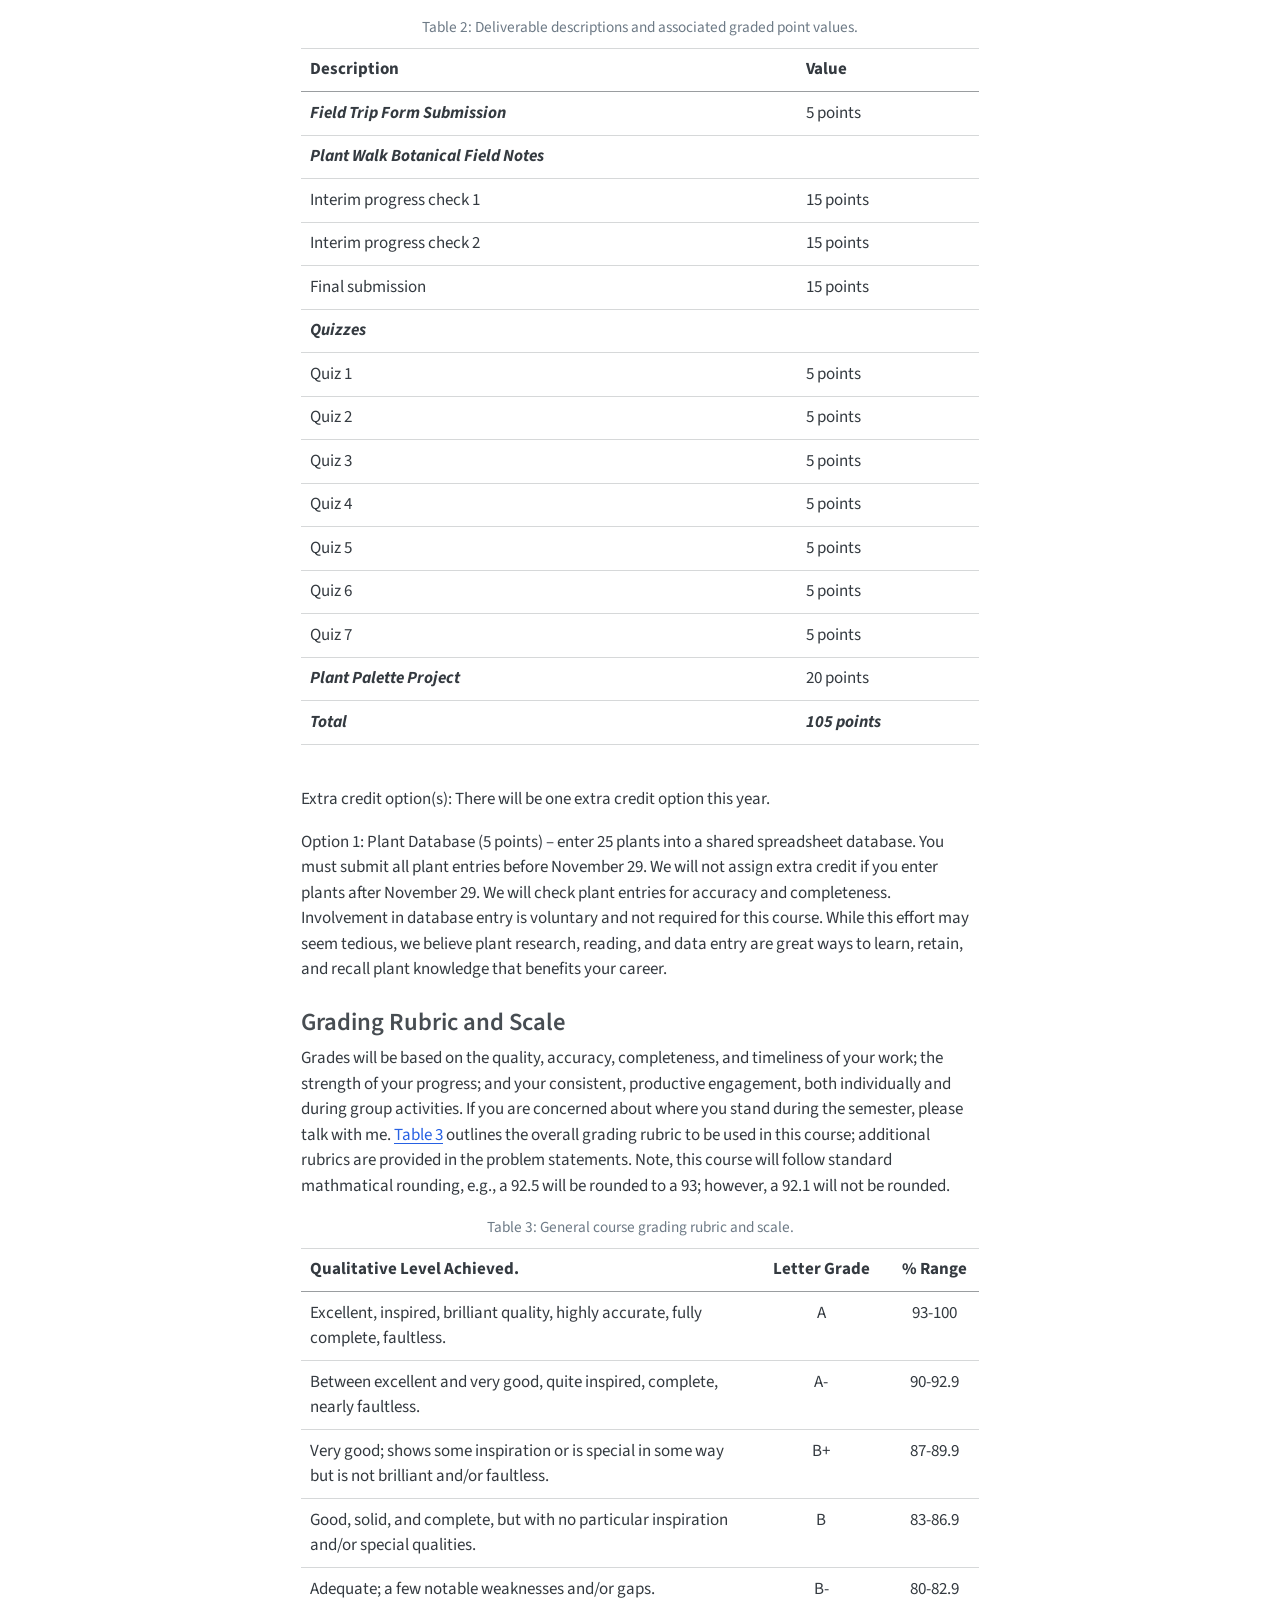
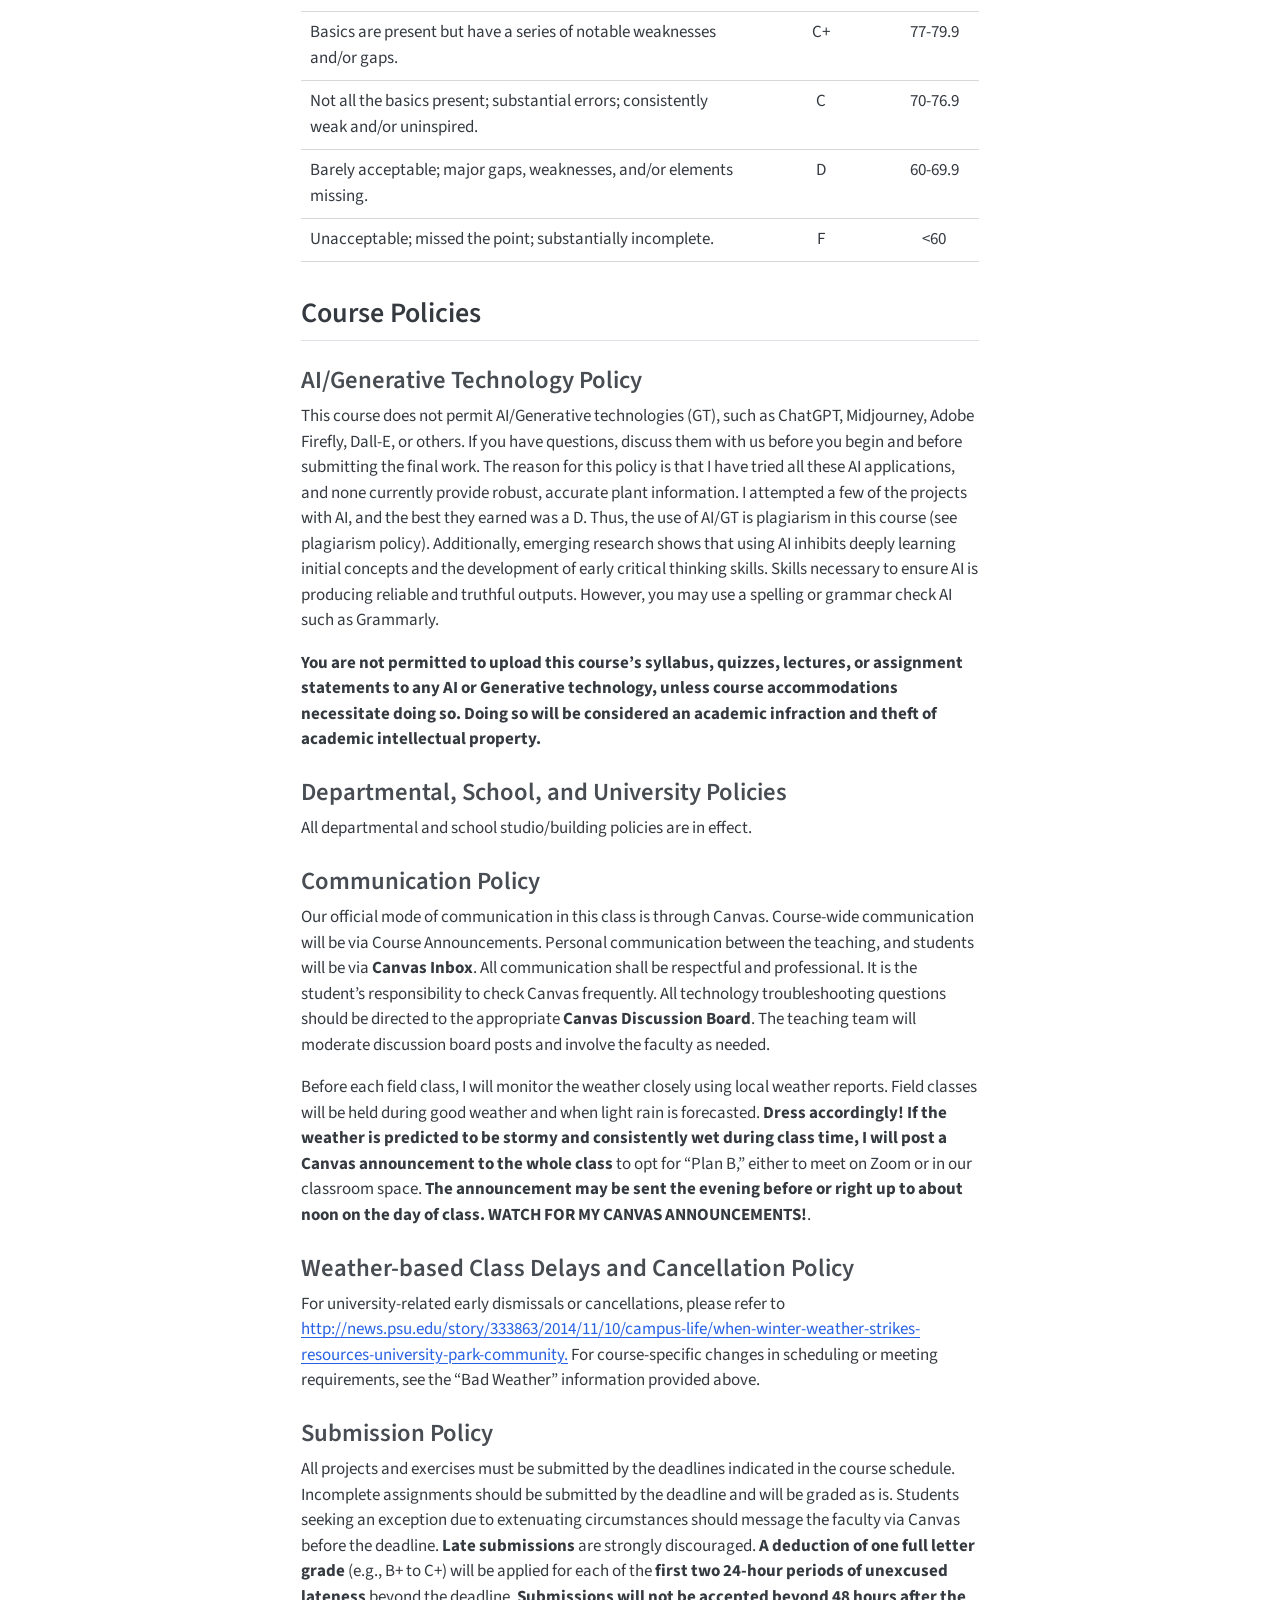
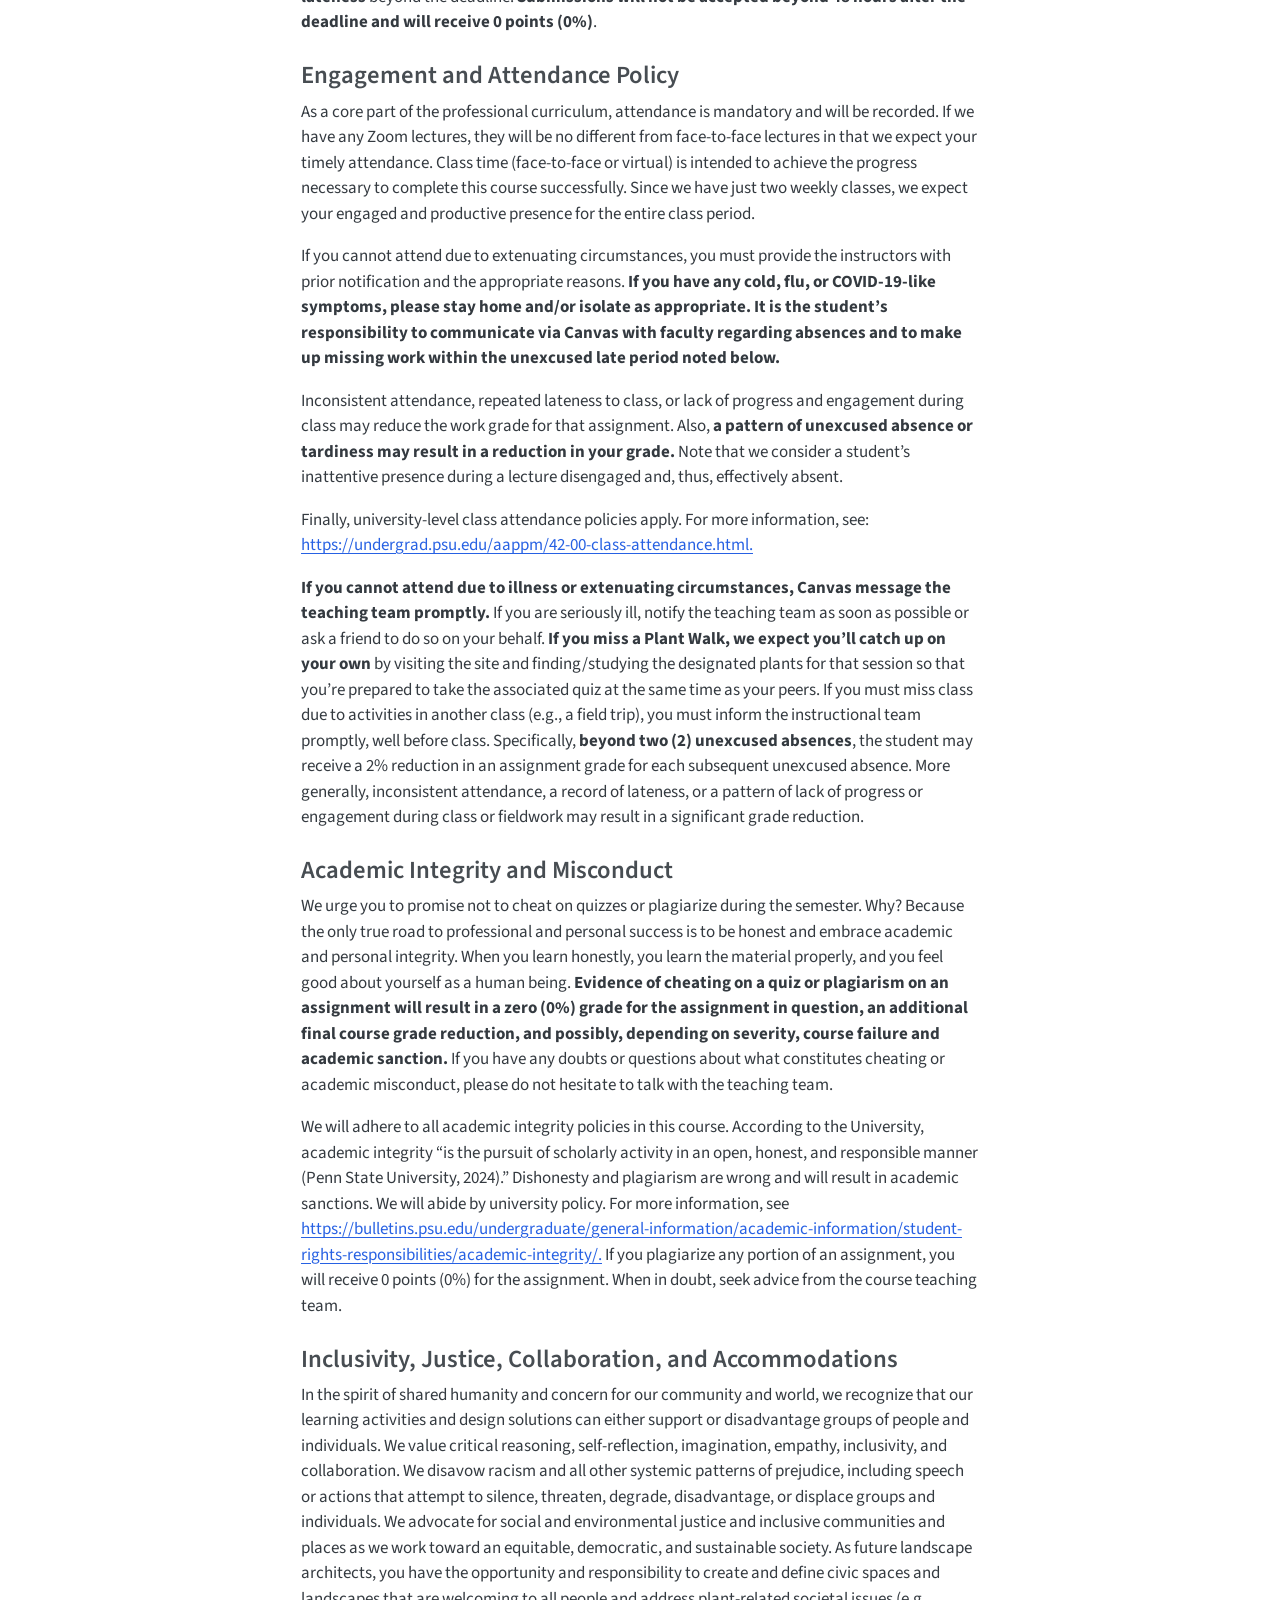
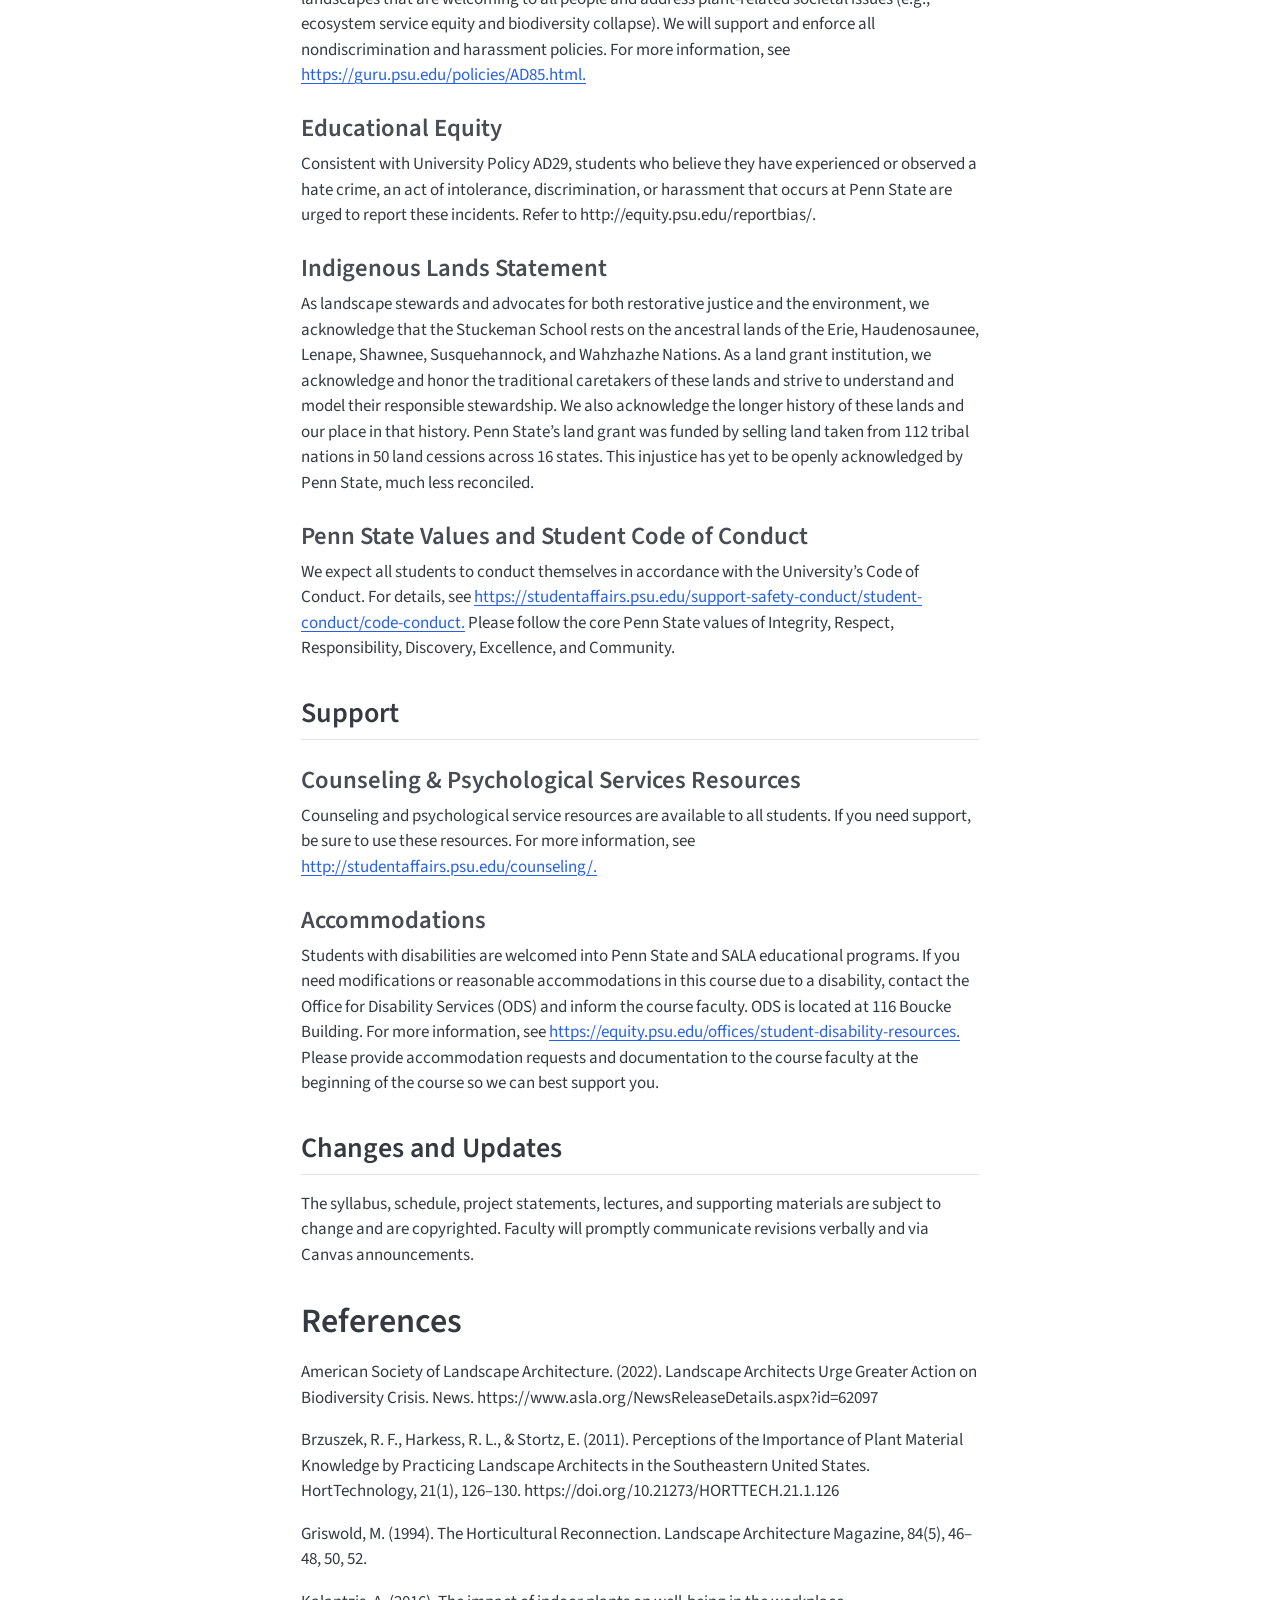
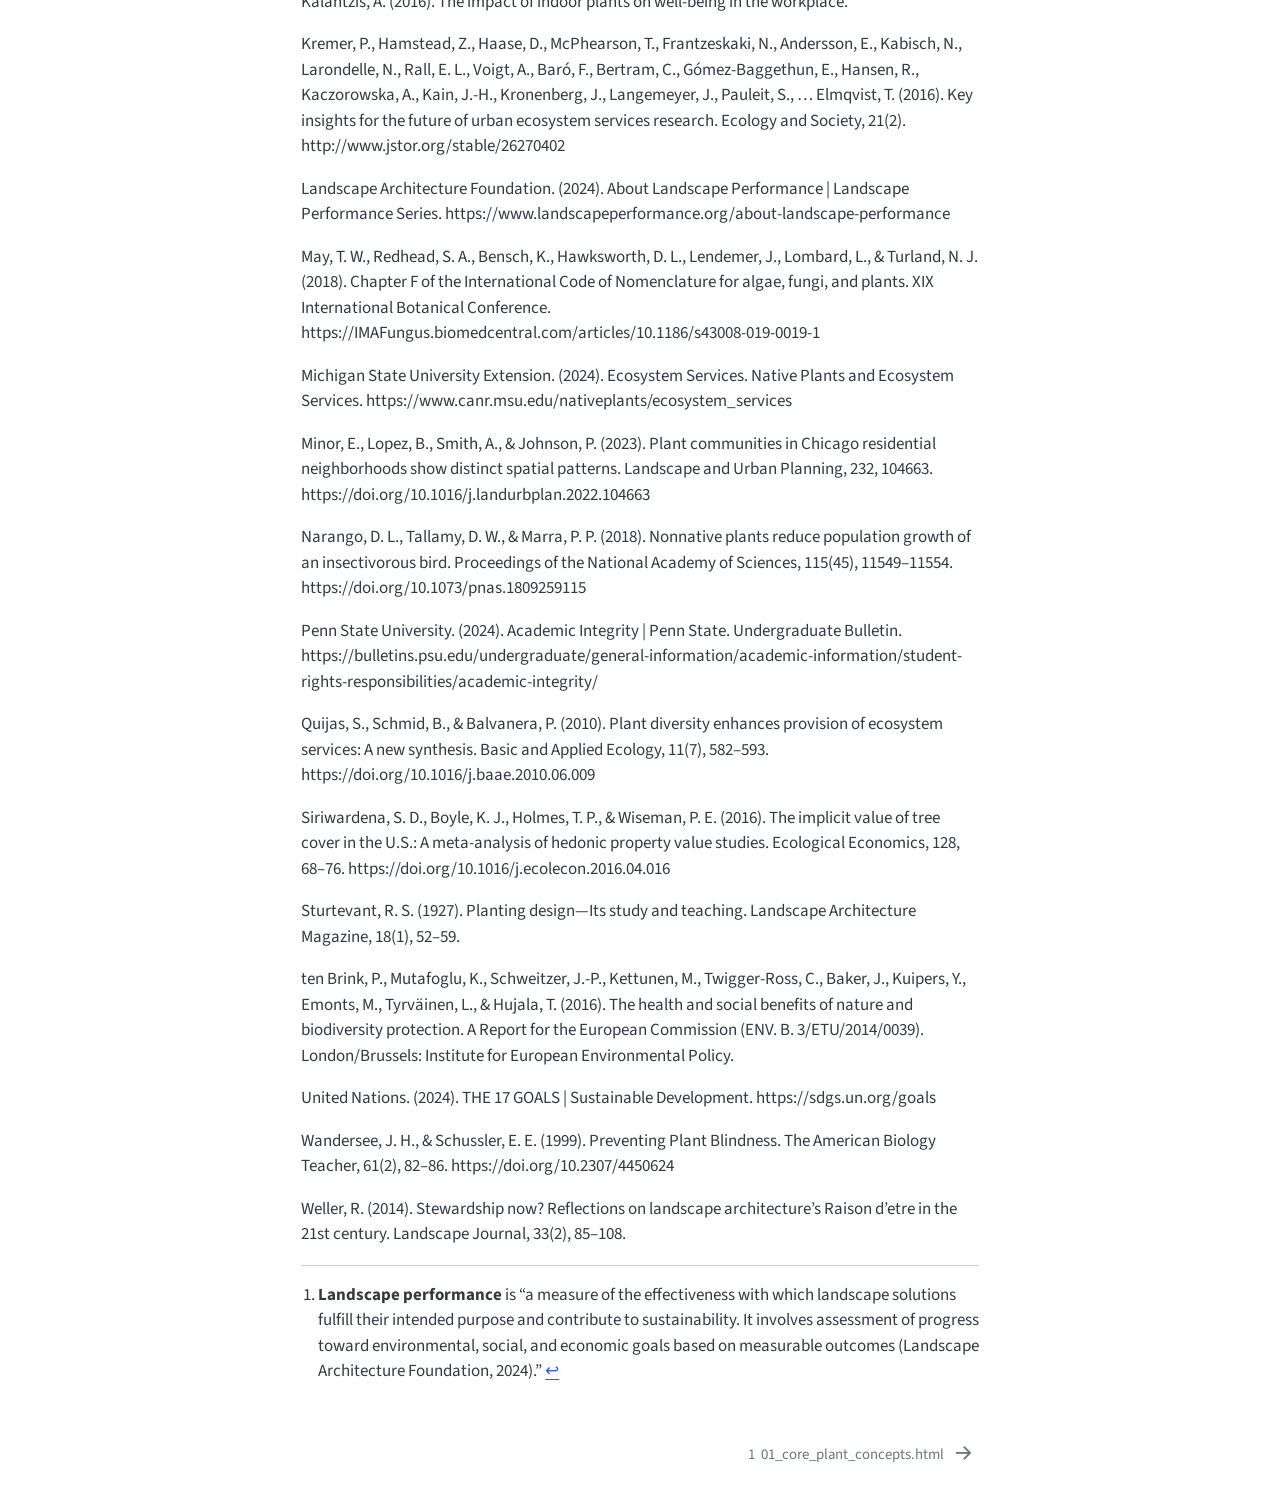
==== commit d003b2cc: "Updated titles of chapters and rerendered html files." ====
--- a/docs/index.html
+++ b/docs/index.html
@@ -132,7 +132,7 @@
         <li class="sidebar-item">
   <div class="sidebar-item-container"> 
   <a href="./01_core_plant_concepts.html" class="sidebar-item-text sidebar-link">
- <span class="menu-text"><span class="chapter-number">1</span>&nbsp; <span class="chapter-title">Core Guiding Concepts for Plant Knowledge</span></span></a>
+ <span class="menu-text"><span class="chapter-number">1</span>&nbsp; <span class="chapter-title">01_core_plant_concepts.html</span></span></a>
   </div>
 </li>
         <li class="sidebar-item">
@@ -276,8 +276,8 @@
 <p>Classroom: 113 Chemical and Biomedical Engineering Building <br></p>
 <div class="cell">
 <div class="cell-output-display">
-<div id="htmlwidget-83dda0efab5b39768c3f" style="width:100%;height:325px;" class="leaflet html-widget"></div>
-<script type="application/json" data-for="htmlwidget-83dda0efab5b39768c3f">{"x":{"options":{"crs":{"crsClass":"L.CRS.EPSG3857","code":null,"proj4def":null,"projectedBounds":null,"options":{}}},"calls":[{"method":"addTiles","args":["https://{s}.tile.openstreetmap.org/{z}/{x}/{y}.png",null,"Positron (default)",{"minZoom":0,"maxZoom":18,"tileSize":256,"subdomains":"abc","errorTileUrl":"","tms":false,"noWrap":false,"zoomOffset":0,"zoomReverse":false,"opacity":1,"zIndex":1,"detectRetina":false,"attribution":"&copy; <a href=\"https://openstreetmap.org/copyright/\">OpenStreetMap<\/a>,  <a href=\"https://opendatacommons.org/licenses/odbl/\">ODbL<\/a>"}]},{"method":"addProviderTiles","args":["CartoDB.Positron",null,"Positron (default)",{"errorTileUrl":"","noWrap":false,"detectRetina":false}]},{"method":"addEasyButton","args":[{"icon":"ion-arrow-shrink","title":"Reset View","onClick":"function(btn, map){ map.setView(map._initialCenter, map._initialZoom); }","position":"topleft"}]},{"method":"addProviderTiles","args":["Esri.WorldImagery",null,"ESRI World Imagery",{"errorTileUrl":"","noWrap":false,"detectRetina":false}]},{"method":"addProviderTiles","args":["Esri.WorldStreetMap",null,"ESRI Street Map",{"errorTileUrl":"","noWrap":false,"detectRetina":false}]},{"method":"addMarkers","args":[[40.801212,40.80107323582057],[-77.86648099999999,-77.86268833309923],null,null,null,{"interactive":true,"draggable":false,"keyboard":true,"title":"","alt":"","zIndexOffset":0,"opacity":1,"riseOnHover":false,"riseOffset":250},["Stuckeman Family Building","Chemical and Biomedical Engineering"],null,null,null,["Stuckeman Family Building","Chemical and Biomedical Engineering"],{"interactive":false,"permanent":false,"direction":"auto","opacity":1,"offset":[0,0],"textsize":"10px","textOnly":false,"className":"","sticky":true},null]},{"method":"addLayersControl","args":[["Positron (default)","ESRI World Imagery","ESRI Street Map"],[],{"collapsed":true,"autoZIndex":true,"position":"topright"}]}],"setView":[[40.801197,-77.8646],17,[]],"limits":{"lat":[40.80107323582057,40.801212],"lng":[-77.86648099999999,-77.86268833309923]}},"evals":["calls.2.args.0.onClick"],"jsHooks":{"render":[{"code":"function(el, x, data) {\n  return (\nfunction(el, x){\n  var map = this;\n  map.whenReady(function(){\n    map._initialCenter = map.getCenter();\n    map._initialZoom = map.getZoom();\n  });\n}).call(this.getMap(), el, x, data);\n}","data":null}]}}</script>
+<div id="htmlwidget-0700b40ce5c219f65e7e" style="width:100%;height:325px;" class="leaflet html-widget"></div>
+<script type="application/json" data-for="htmlwidget-0700b40ce5c219f65e7e">{"x":{"options":{"crs":{"crsClass":"L.CRS.EPSG3857","code":null,"proj4def":null,"projectedBounds":null,"options":{}}},"calls":[{"method":"addTiles","args":["https://{s}.tile.openstreetmap.org/{z}/{x}/{y}.png",null,"Positron (default)",{"minZoom":0,"maxZoom":18,"tileSize":256,"subdomains":"abc","errorTileUrl":"","tms":false,"noWrap":false,"zoomOffset":0,"zoomReverse":false,"opacity":1,"zIndex":1,"detectRetina":false,"attribution":"&copy; <a href=\"https://openstreetmap.org/copyright/\">OpenStreetMap<\/a>,  <a href=\"https://opendatacommons.org/licenses/odbl/\">ODbL<\/a>"}]},{"method":"addProviderTiles","args":["CartoDB.Positron",null,"Positron (default)",{"errorTileUrl":"","noWrap":false,"detectRetina":false}]},{"method":"addEasyButton","args":[{"icon":"ion-arrow-shrink","title":"Reset View","onClick":"function(btn, map){ map.setView(map._initialCenter, map._initialZoom); }","position":"topleft"}]},{"method":"addProviderTiles","args":["Esri.WorldImagery",null,"ESRI World Imagery",{"errorTileUrl":"","noWrap":false,"detectRetina":false}]},{"method":"addProviderTiles","args":["Esri.WorldStreetMap",null,"ESRI Street Map",{"errorTileUrl":"","noWrap":false,"detectRetina":false}]},{"method":"addMarkers","args":[[40.801212,40.80107323582057],[-77.86648099999999,-77.86268833309923],null,null,null,{"interactive":true,"draggable":false,"keyboard":true,"title":"","alt":"","zIndexOffset":0,"opacity":1,"riseOnHover":false,"riseOffset":250},["Stuckeman Family Building","Chemical and Biomedical Engineering"],null,null,null,["Stuckeman Family Building","Chemical and Biomedical Engineering"],{"interactive":false,"permanent":false,"direction":"auto","opacity":1,"offset":[0,0],"textsize":"10px","textOnly":false,"className":"","sticky":true},null]},{"method":"addLayersControl","args":[["Positron (default)","ESRI World Imagery","ESRI Street Map"],[],{"collapsed":true,"autoZIndex":true,"position":"topright"}]}],"setView":[[40.801197,-77.8646],17,[]],"limits":{"lat":[40.80107323582057,40.801212],"lng":[-77.86648099999999,-77.86268833309923]}},"evals":["calls.2.args.0.onClick"],"jsHooks":{"render":[{"code":"function(el, x, data) {\n  return (\nfunction(el, x){\n  var map = this;\n  map.whenReady(function(){\n    map._initialCenter = map.getCenter();\n    map._initialZoom = map.getZoom();\n  });\n}).call(this.getMap(), el, x, data);\n}","data":null}]}}</script>
 </div>
 </div>
 <p><br> Outdoors: UP campus and arboretum</p>
@@ -300,7 +300,7 @@
 <div id="tbl-course_costs" class="quarto-float quarto-figure quarto-figure-center anchored">
 <figure class="quarto-float quarto-float-tbl figure">
 <figcaption class="quarto-float-caption-top quarto-float-caption quarto-float-tbl" id="tbl-course_costs-caption-0ceaefa1-69ba-4598-a22c-09a6ac19f8ca">
-Table&nbsp;1: General course grading rubric and scale.
+Table&nbsp;1: Estimated course costs.
 </figcaption>
 <div aria-describedby="tbl-course_costs-caption-0ceaefa1-69ba-4598-a22c-09a6ac19f8ca">
 <table class="caption-top table">
@@ -1086,8 +1086,8 @@
   <div class="nav-page nav-page-previous">
   </div>
   <div class="nav-page nav-page-next">
-      <a href="./01_core_plant_concepts.html" class="pagination-link" aria-label="Core Guiding Concepts for Plant Knowledge">
-        <span class="nav-page-text"><span class="chapter-number">1</span>&nbsp; <span class="chapter-title">Core Guiding Concepts for Plant Knowledge</span></span> <i class="bi bi-arrow-right-short"></i>
+      <a href="./01_core_plant_concepts.html" class="pagination-link" aria-label="01_core_plant_concepts.html">
+        <span class="nav-page-text"><span class="chapter-number">1</span>&nbsp; <span class="chapter-title">01_core_plant_concepts.html</span></span> <i class="bi bi-arrow-right-short"></i>
       </a>
   </div>
 </nav>
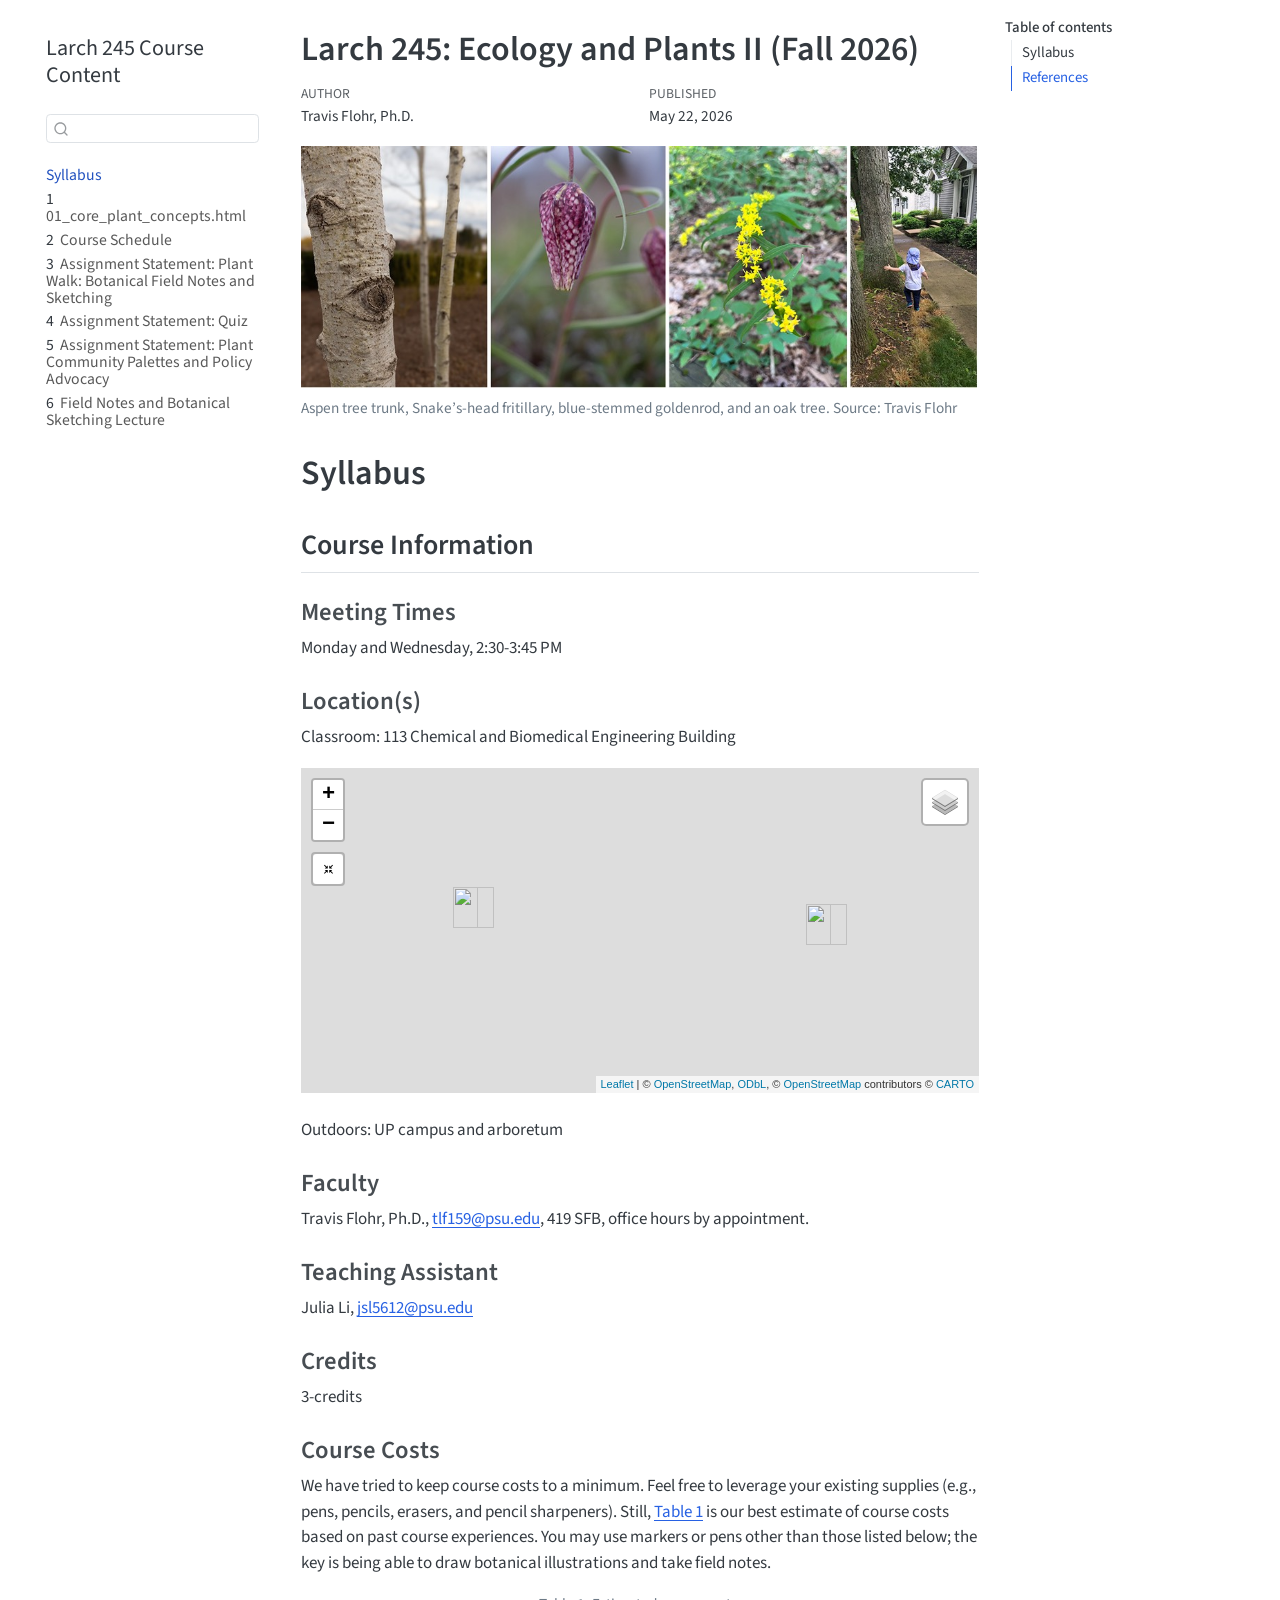
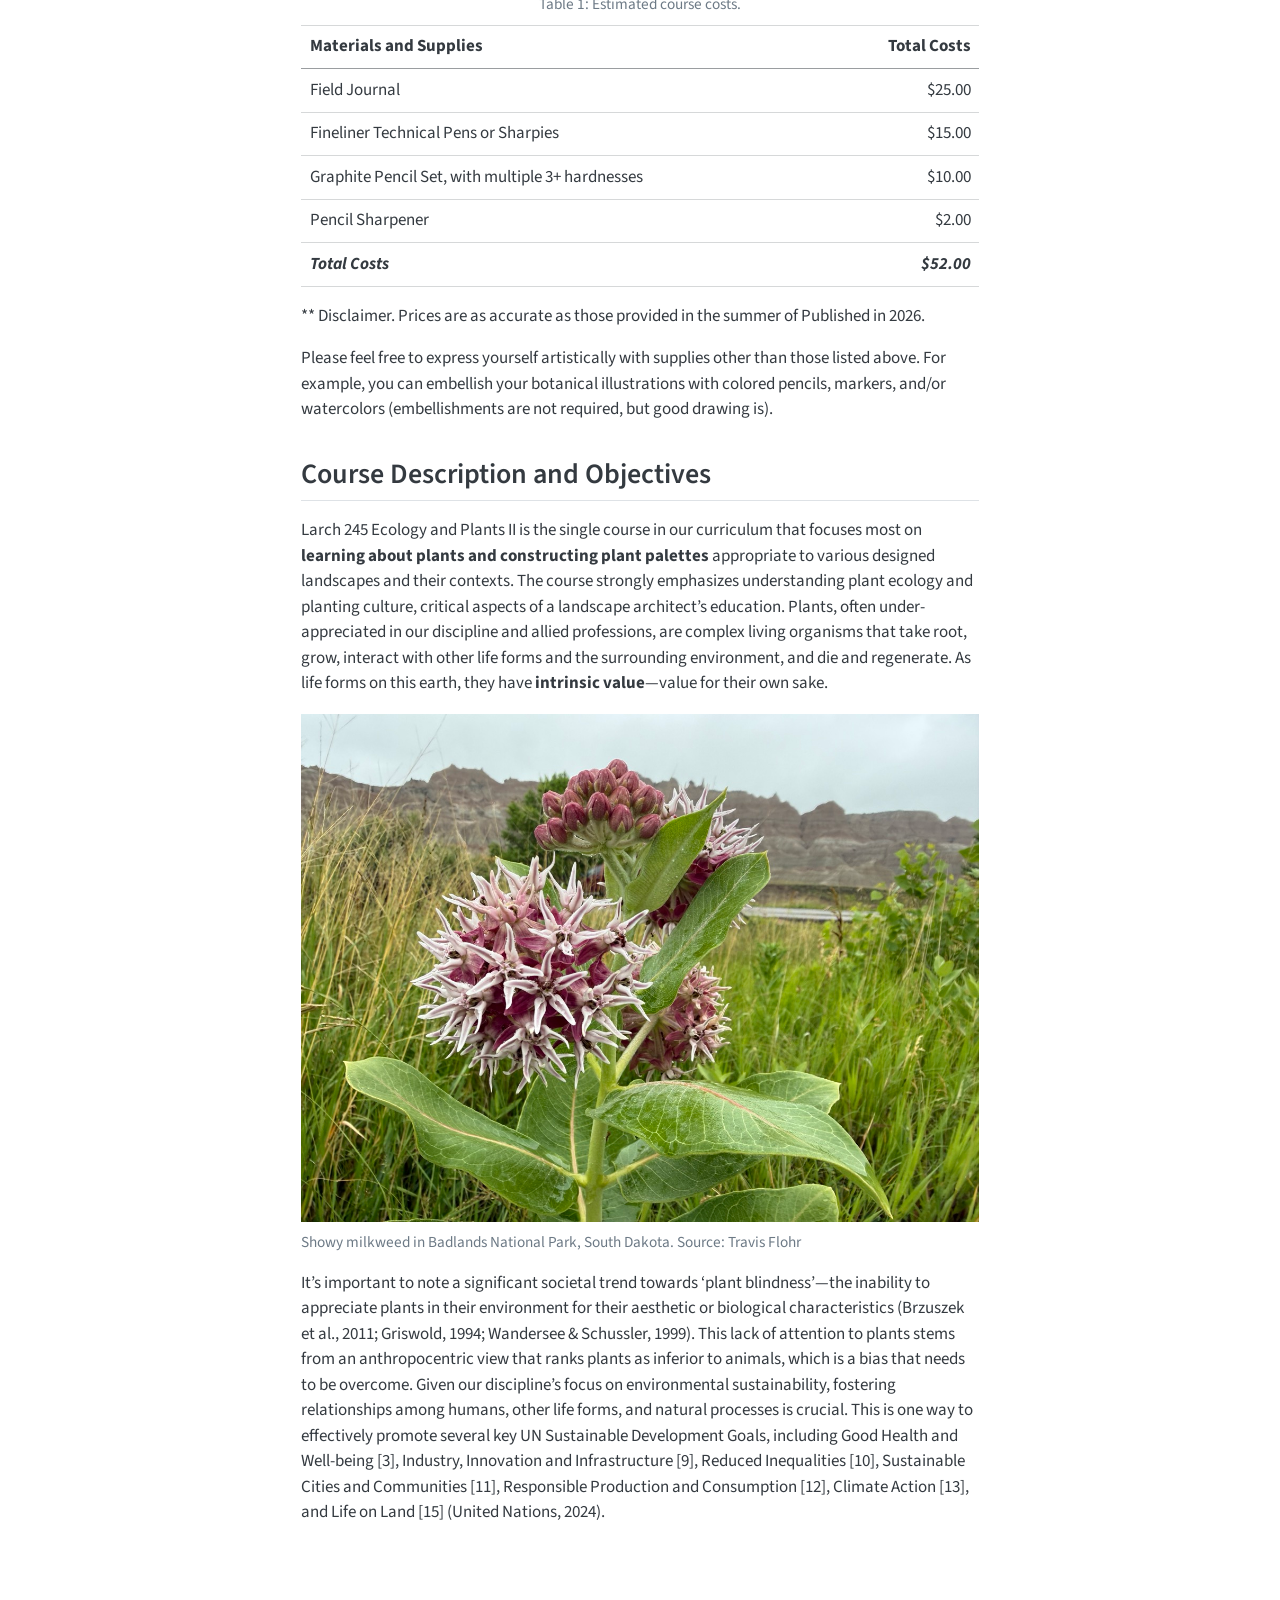
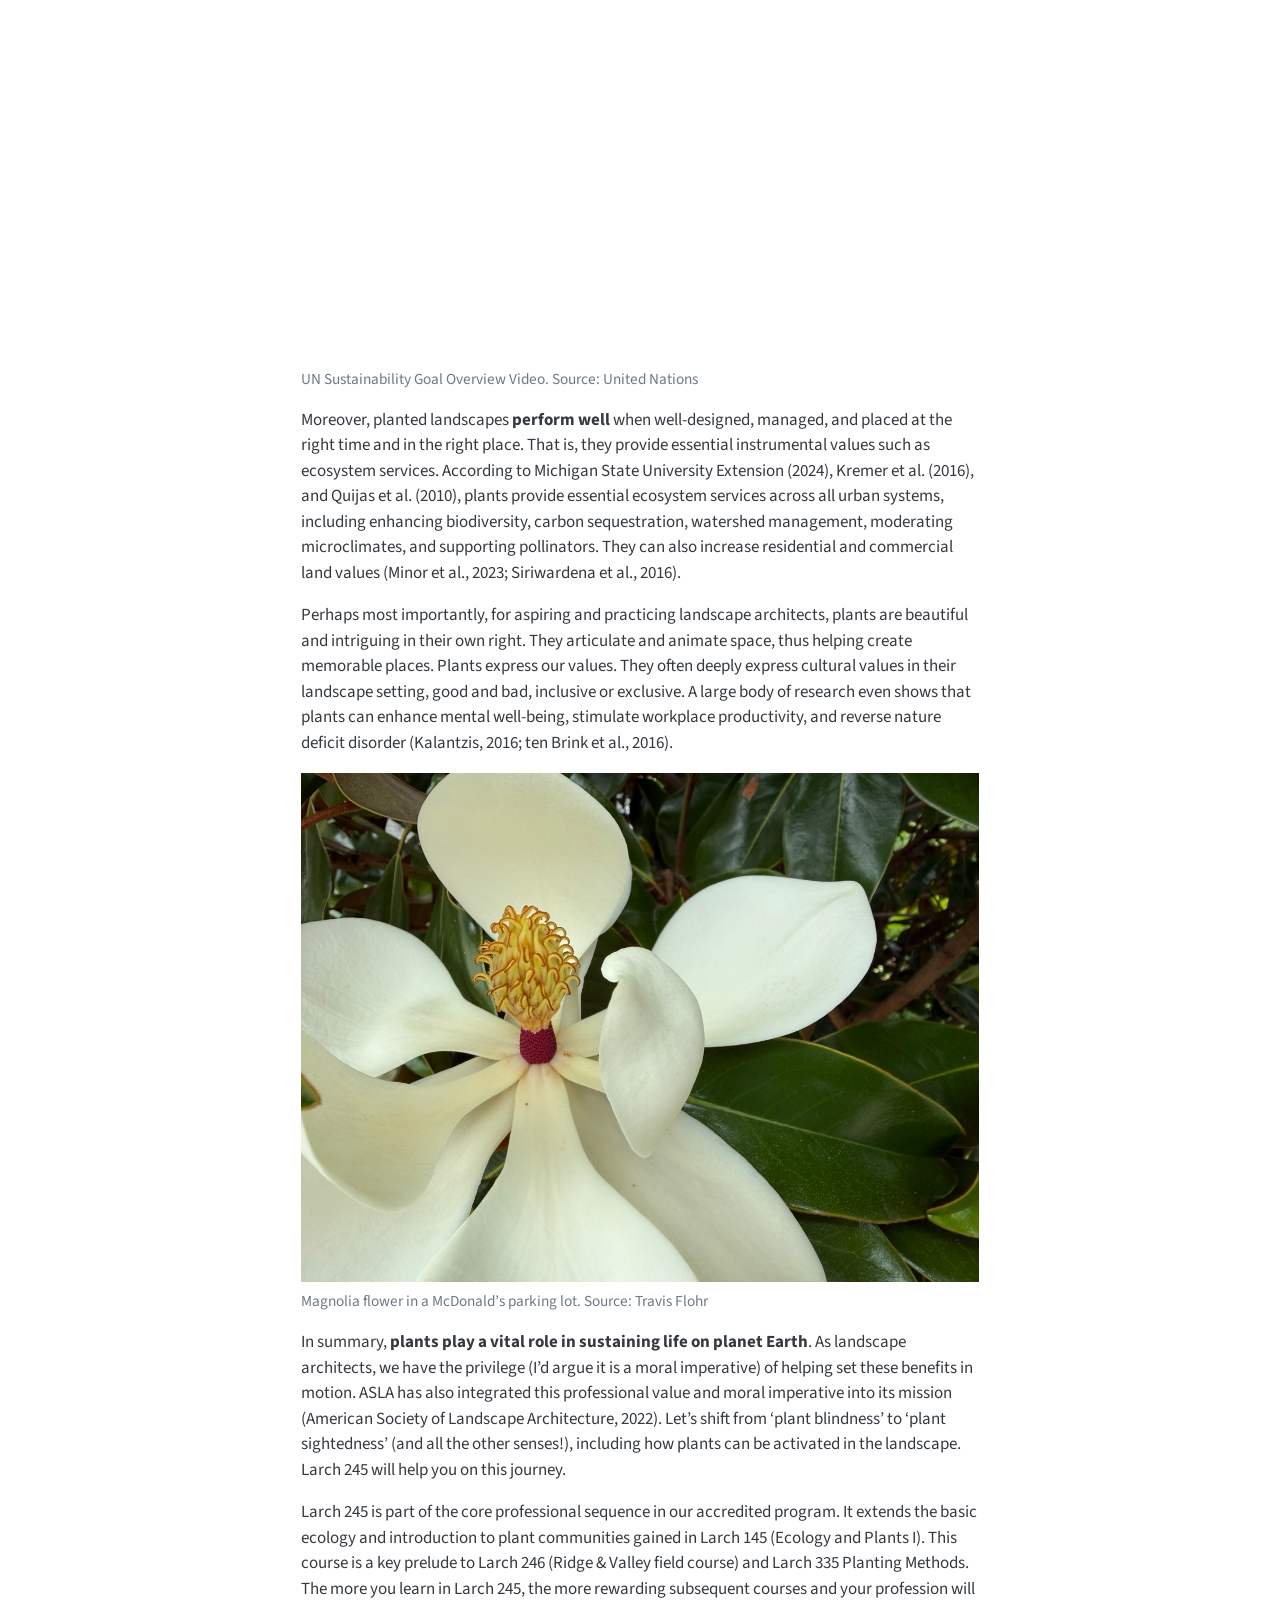
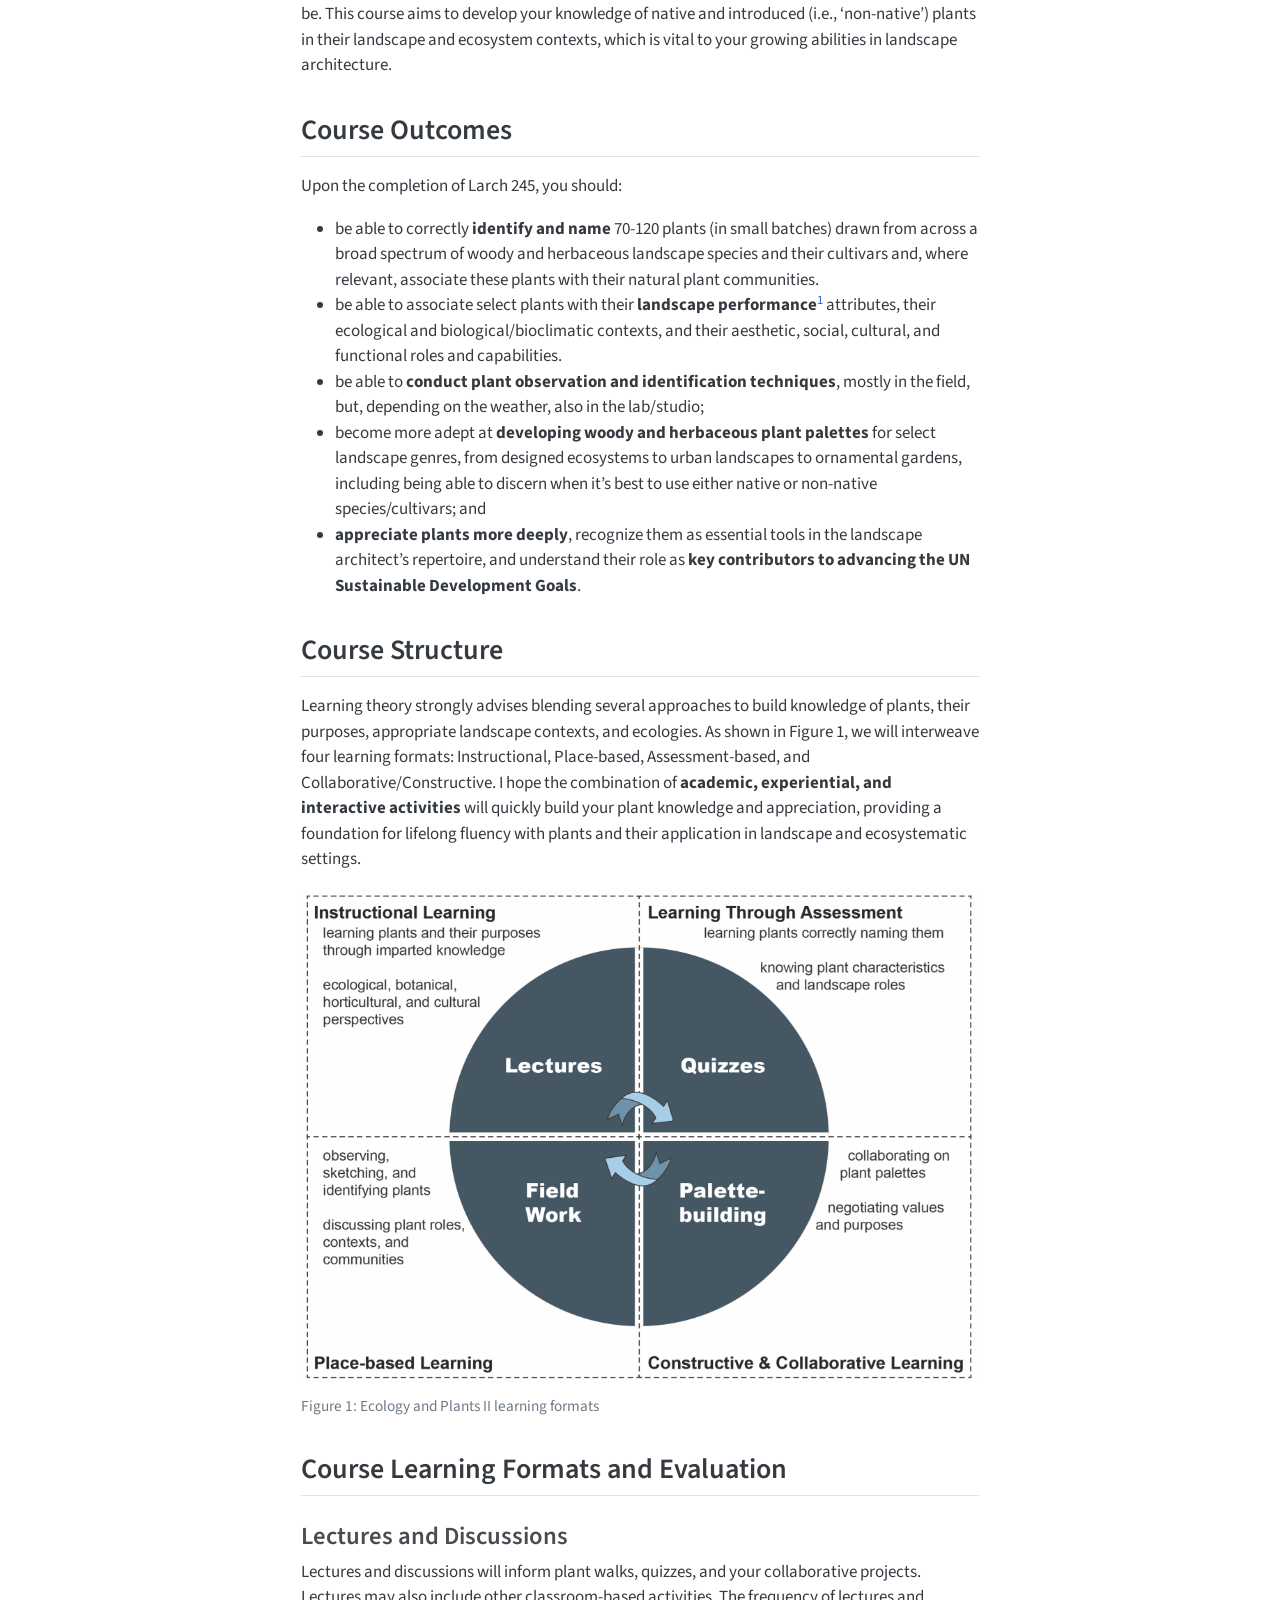
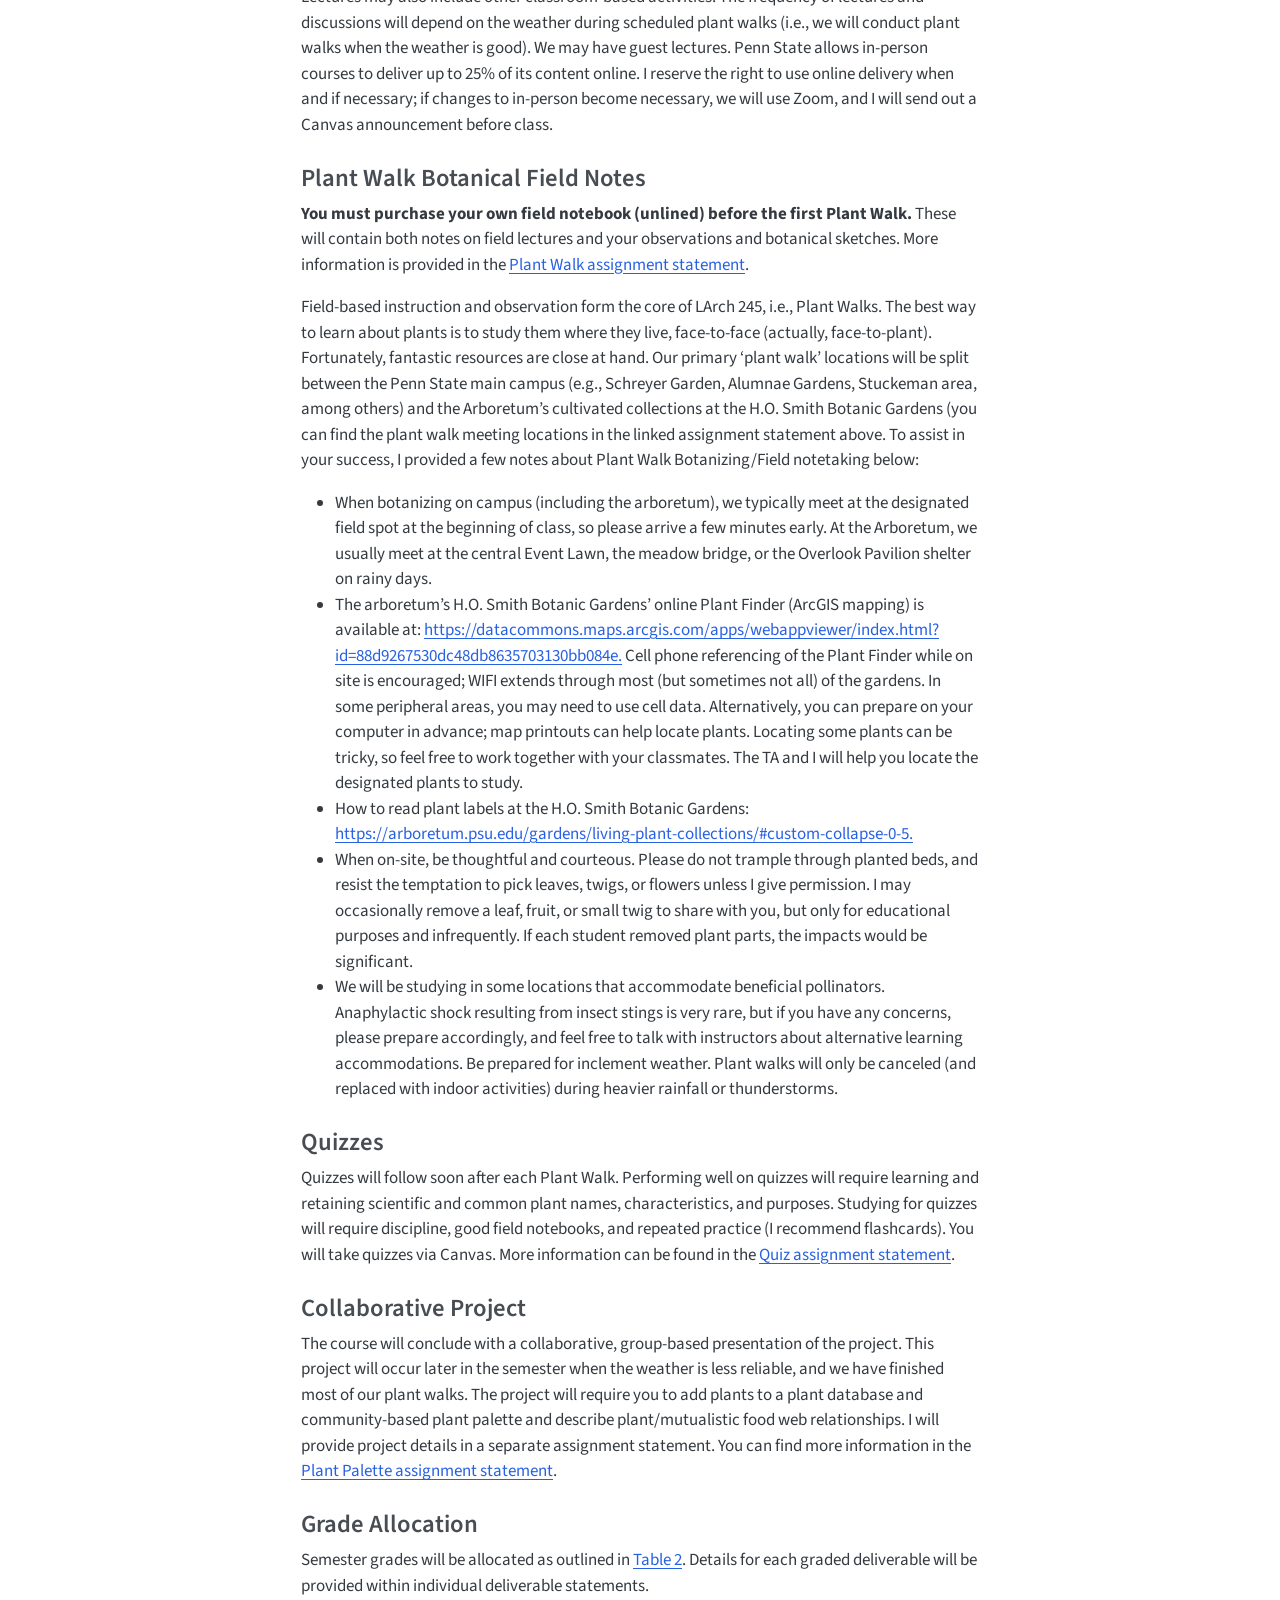
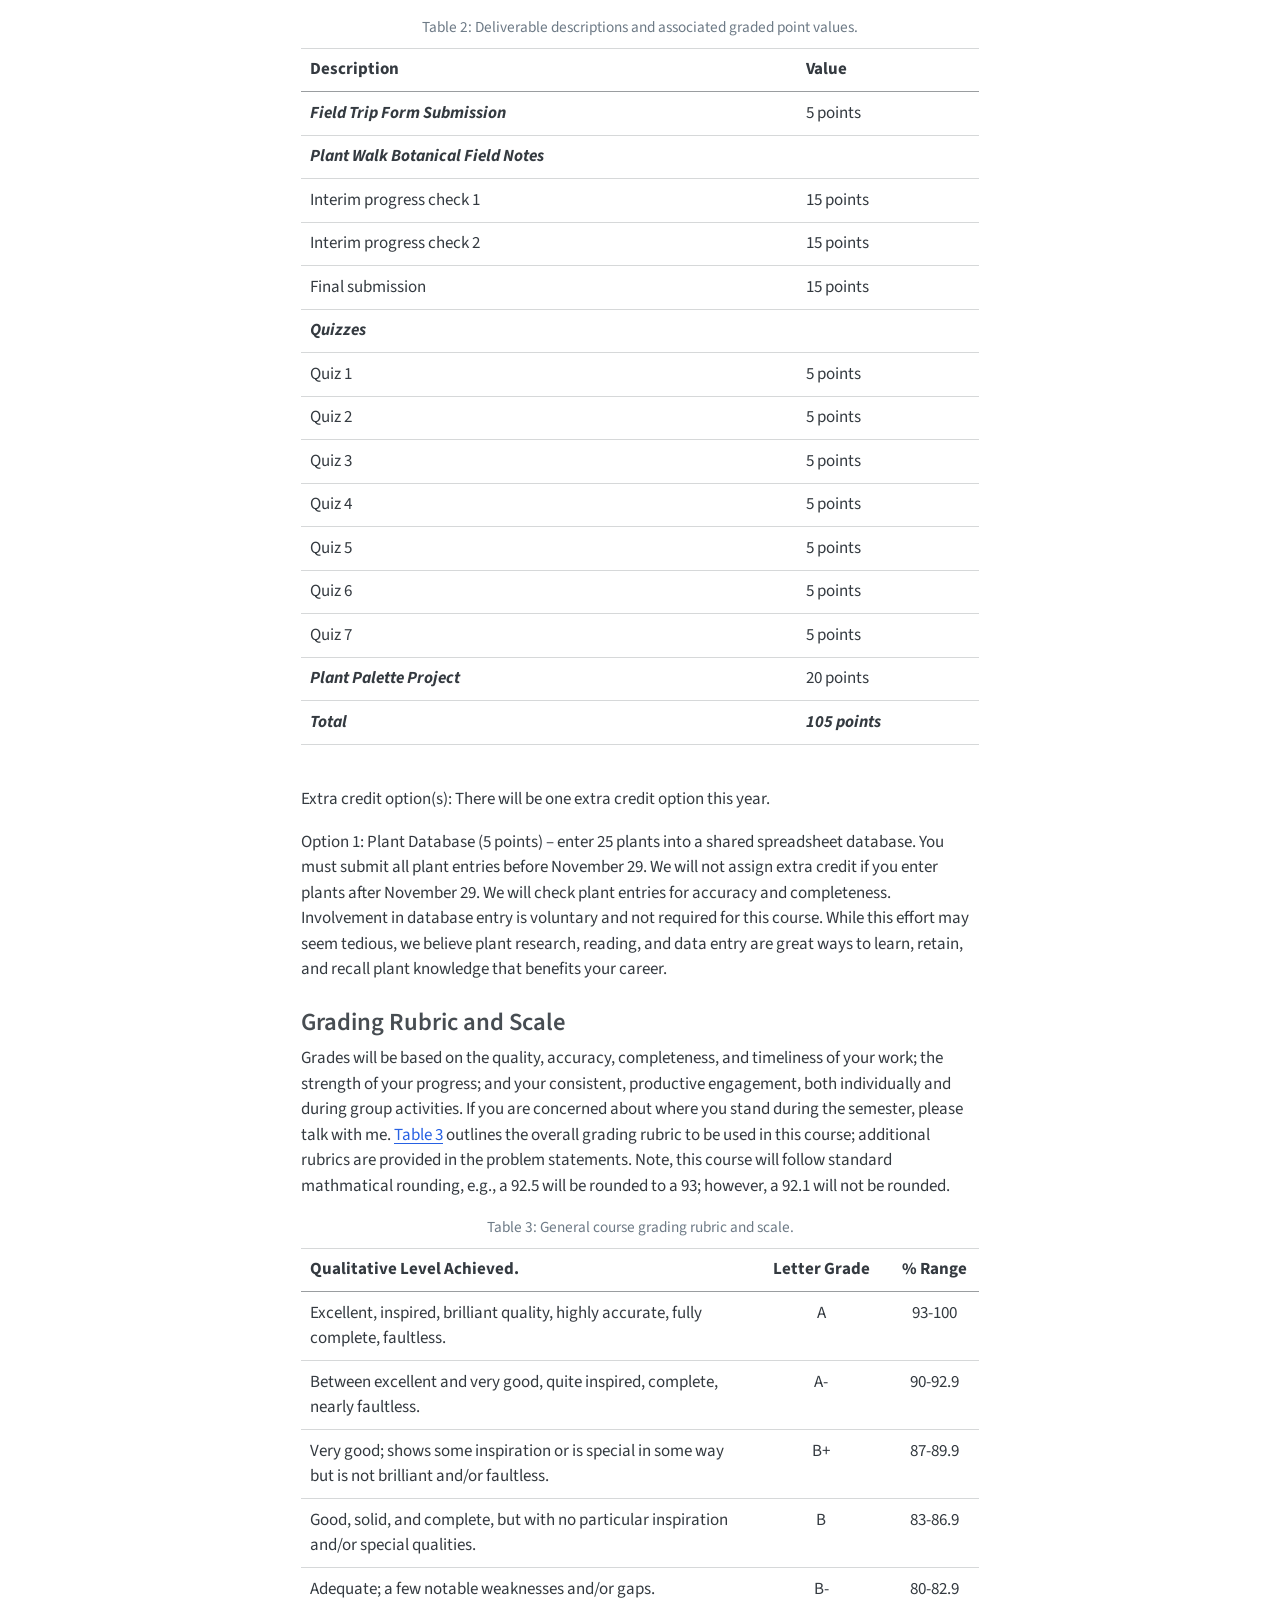
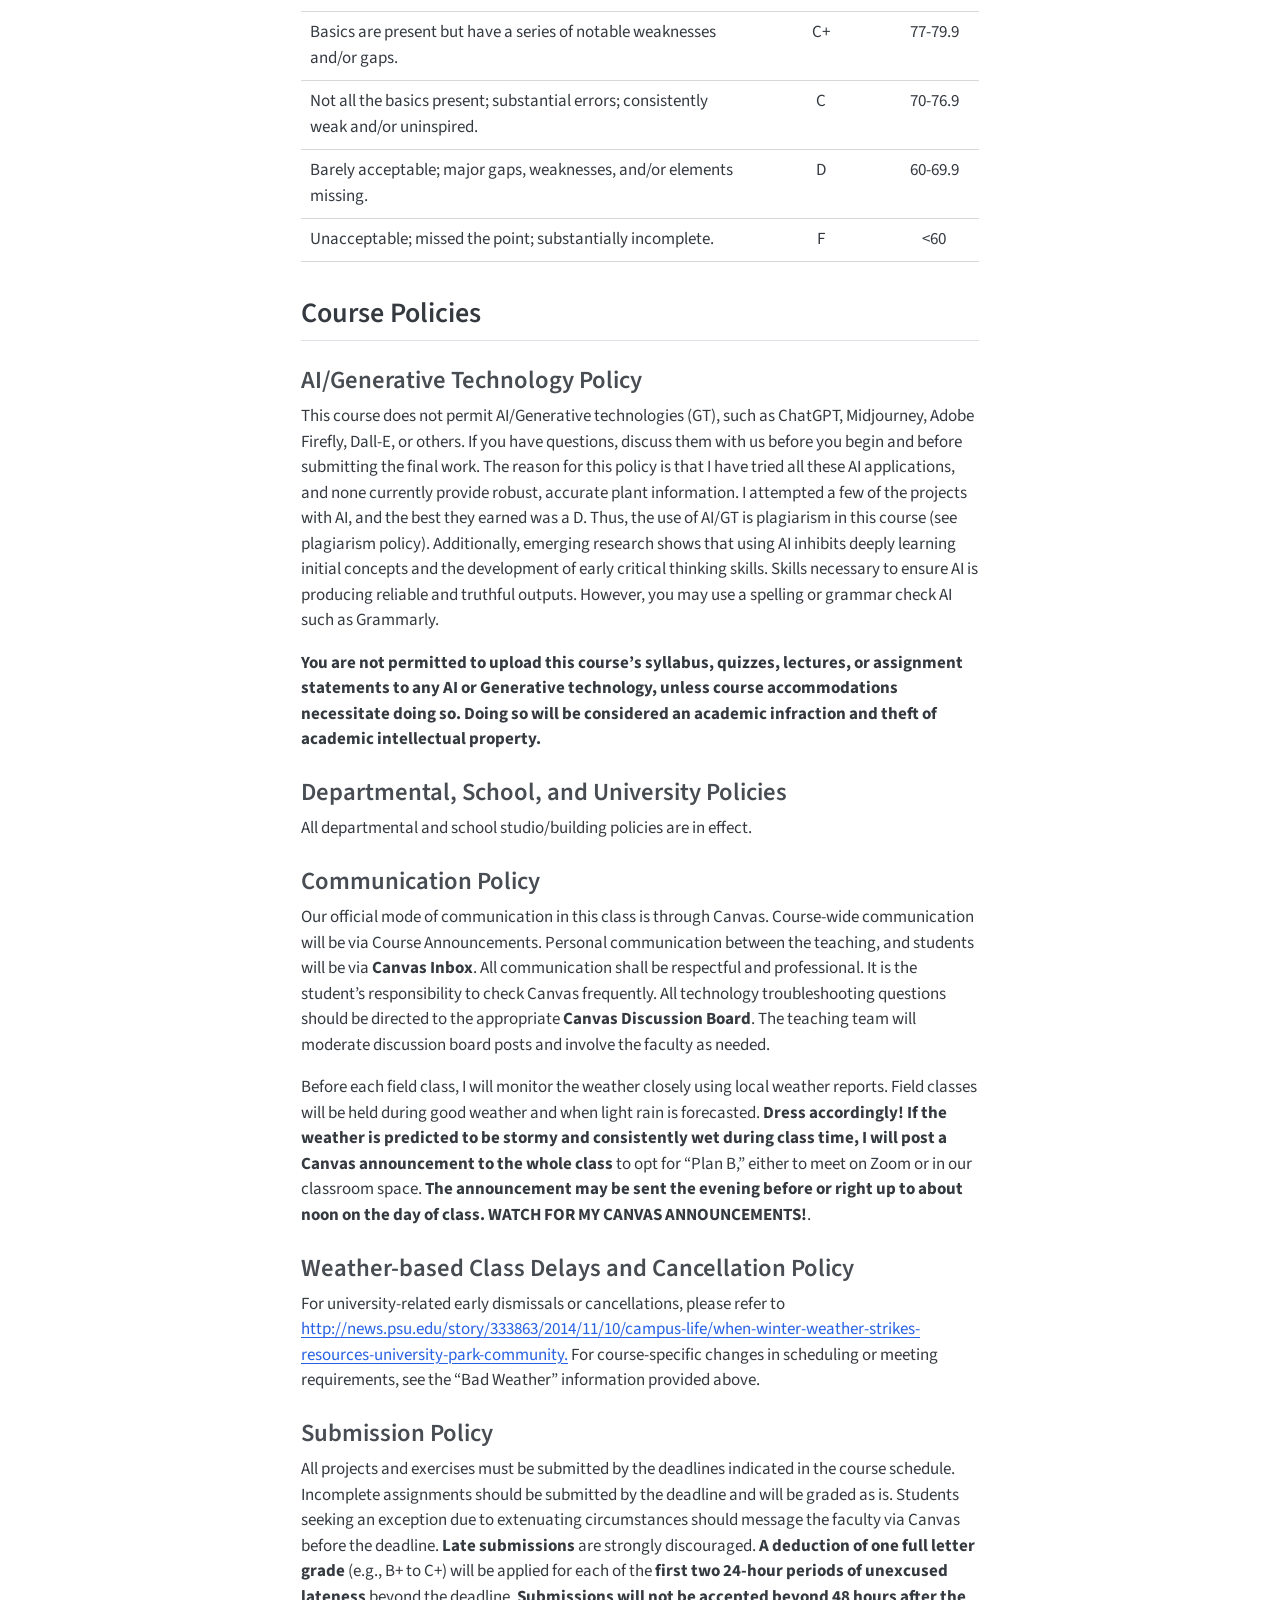
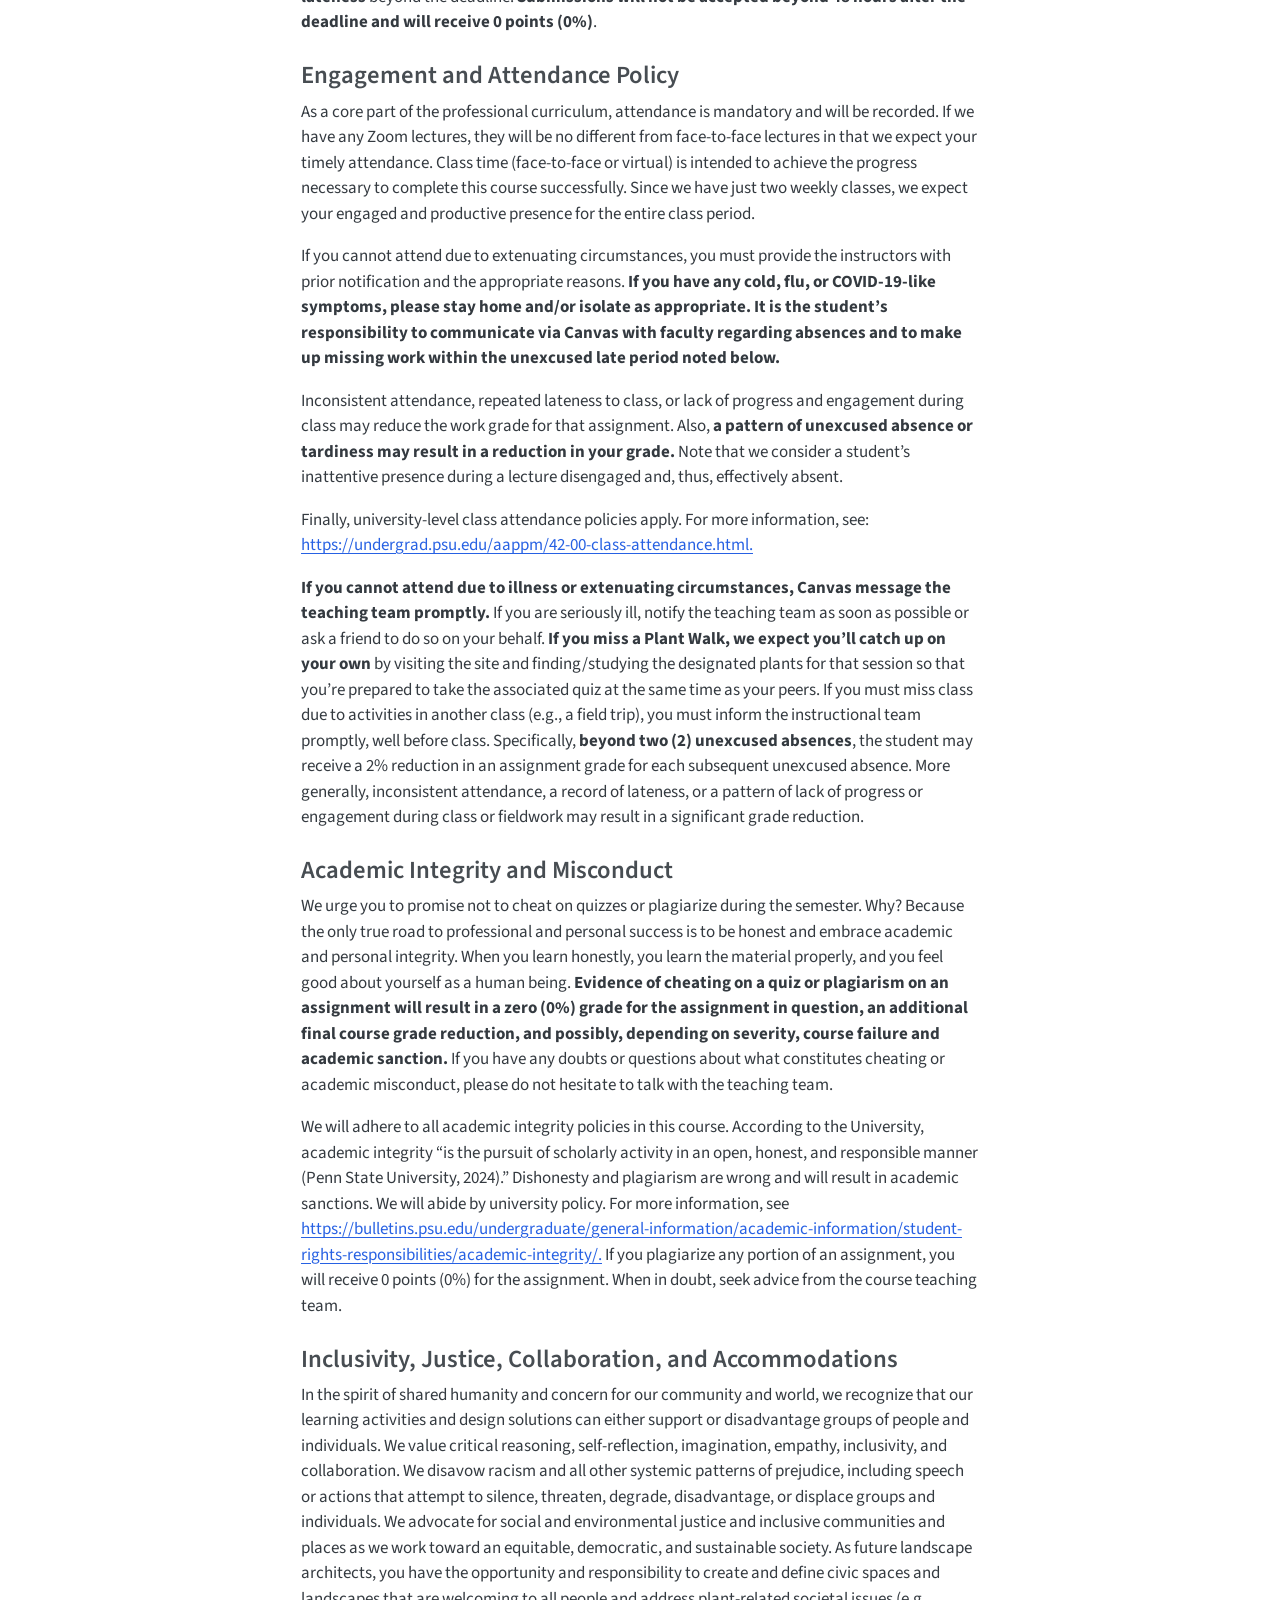
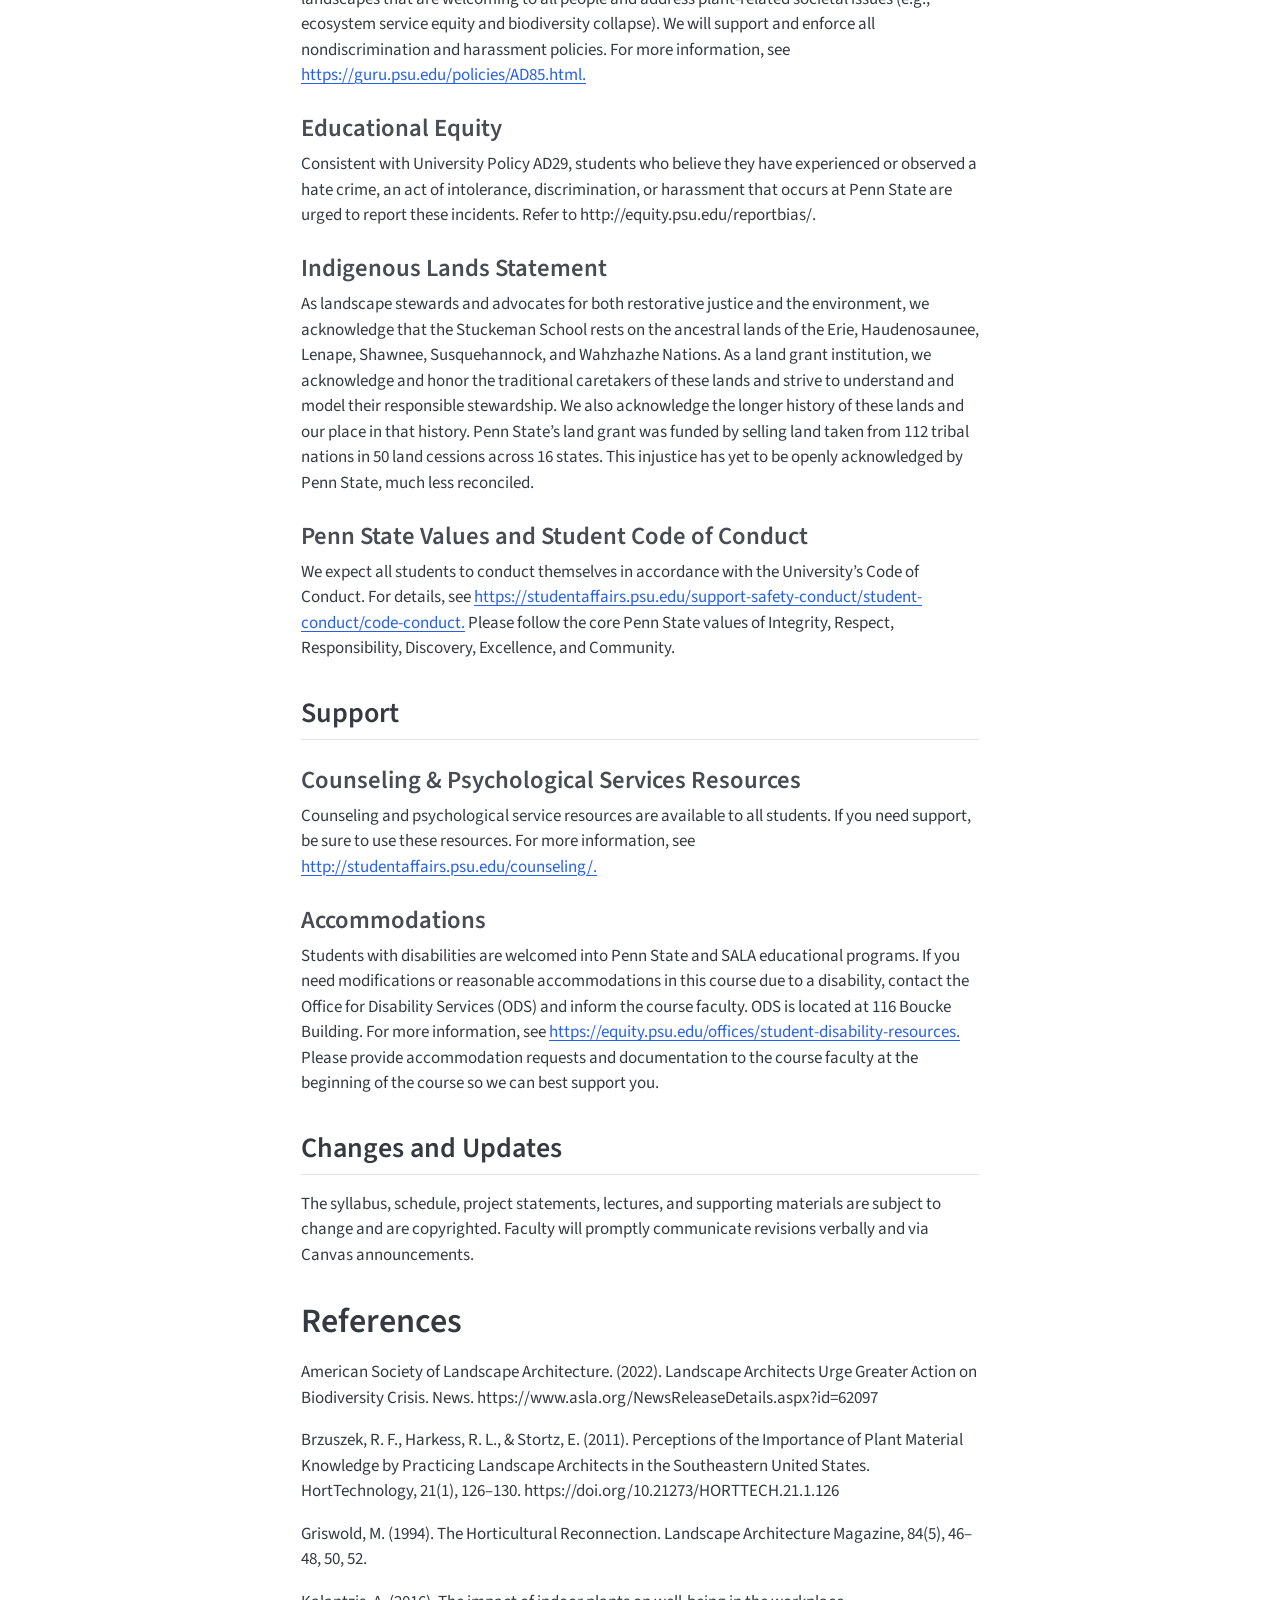
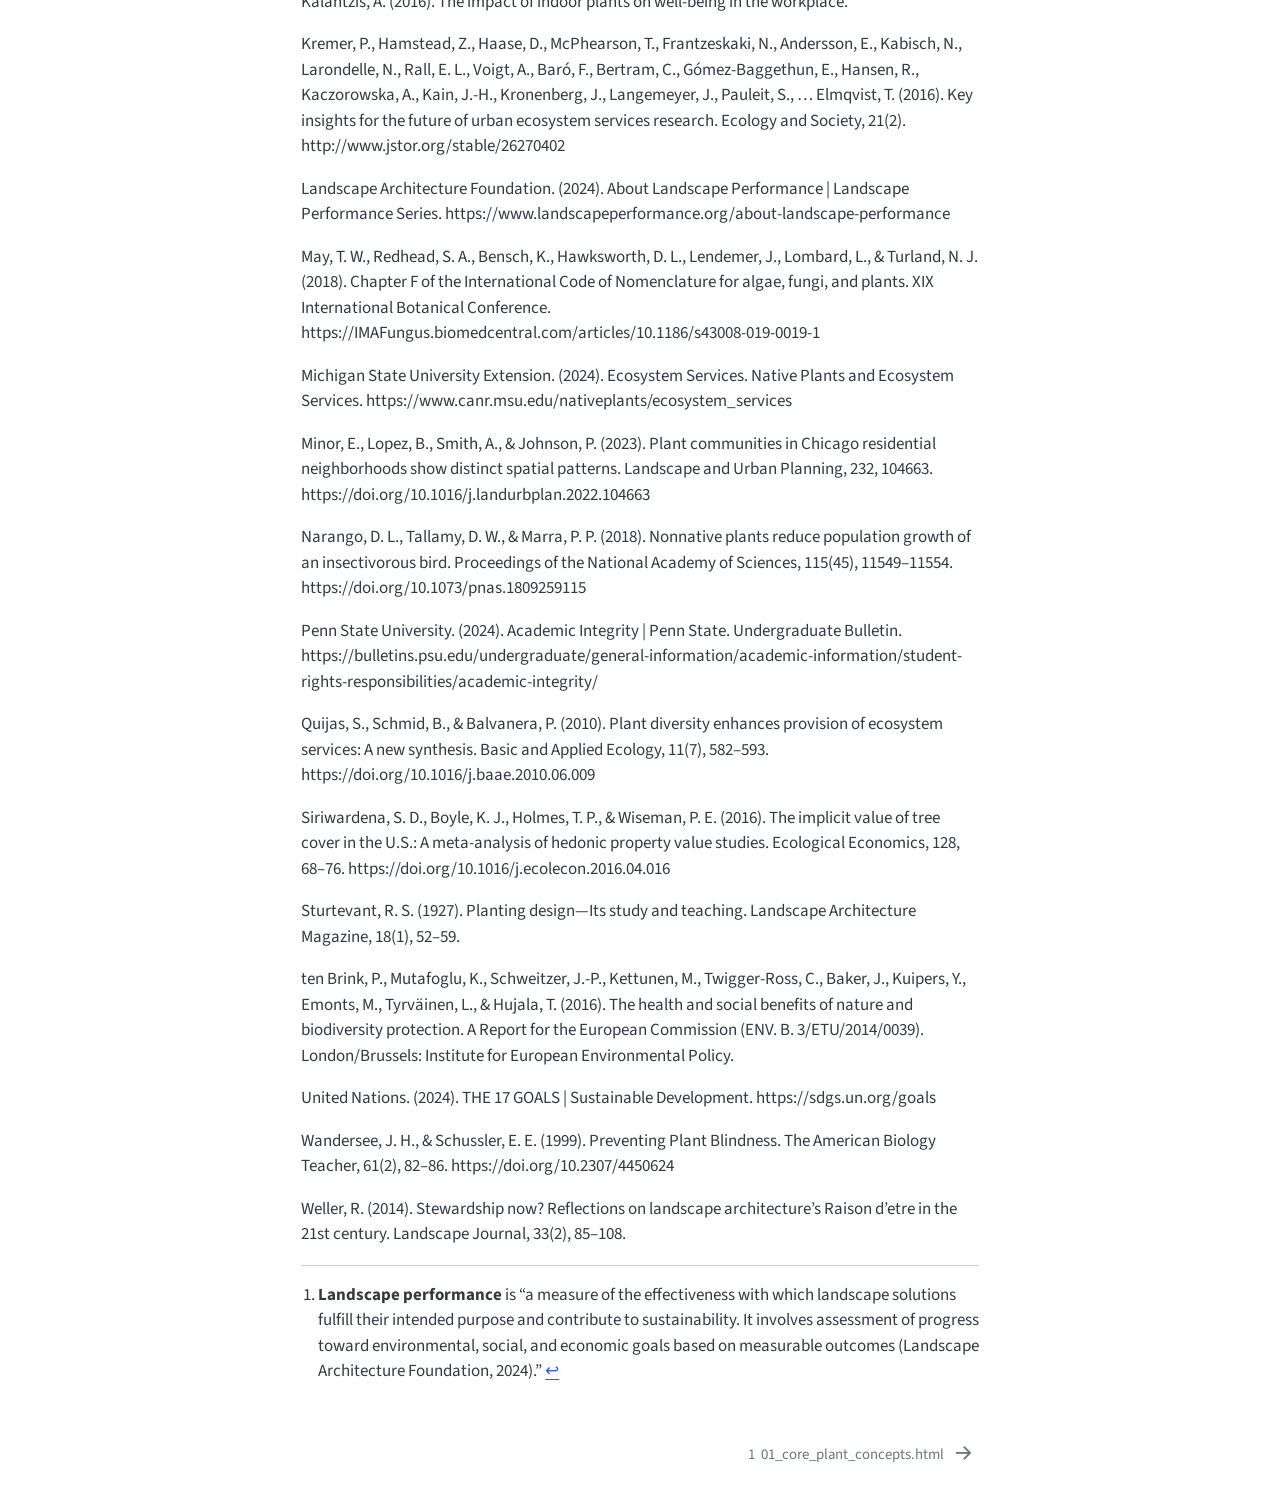
==== commit e6750330: "Updated TA information and rerendered the HTML" ====
--- a/docs/index.html
+++ b/docs/index.html
@@ -162,7 +162,7 @@
         <li class="sidebar-item">
   <div class="sidebar-item-container"> 
   <a href="./06_lecture_field_notes_and_sketching.html" class="sidebar-item-text sidebar-link">
- <span class="menu-text"><span class="chapter-number">6</span>&nbsp; <span class="chapter-title">Render the document in its native directory</span></span></a>
+ <span class="menu-text"><span class="chapter-number">6</span>&nbsp; <span class="chapter-title">Field Notes and Botanical Sketching Lecture</span></span></a>
   </div>
 </li>
     </ul>
@@ -276,8 +276,8 @@
 <p>Classroom: 113 Chemical and Biomedical Engineering Building <br></p>
 <div class="cell">
 <div class="cell-output-display">
-<div id="htmlwidget-0700b40ce5c219f65e7e" style="width:100%;height:325px;" class="leaflet html-widget"></div>
-<script type="application/json" data-for="htmlwidget-0700b40ce5c219f65e7e">{"x":{"options":{"crs":{"crsClass":"L.CRS.EPSG3857","code":null,"proj4def":null,"projectedBounds":null,"options":{}}},"calls":[{"method":"addTiles","args":["https://{s}.tile.openstreetmap.org/{z}/{x}/{y}.png",null,"Positron (default)",{"minZoom":0,"maxZoom":18,"tileSize":256,"subdomains":"abc","errorTileUrl":"","tms":false,"noWrap":false,"zoomOffset":0,"zoomReverse":false,"opacity":1,"zIndex":1,"detectRetina":false,"attribution":"&copy; <a href=\"https://openstreetmap.org/copyright/\">OpenStreetMap<\/a>,  <a href=\"https://opendatacommons.org/licenses/odbl/\">ODbL<\/a>"}]},{"method":"addProviderTiles","args":["CartoDB.Positron",null,"Positron (default)",{"errorTileUrl":"","noWrap":false,"detectRetina":false}]},{"method":"addEasyButton","args":[{"icon":"ion-arrow-shrink","title":"Reset View","onClick":"function(btn, map){ map.setView(map._initialCenter, map._initialZoom); }","position":"topleft"}]},{"method":"addProviderTiles","args":["Esri.WorldImagery",null,"ESRI World Imagery",{"errorTileUrl":"","noWrap":false,"detectRetina":false}]},{"method":"addProviderTiles","args":["Esri.WorldStreetMap",null,"ESRI Street Map",{"errorTileUrl":"","noWrap":false,"detectRetina":false}]},{"method":"addMarkers","args":[[40.801212,40.80107323582057],[-77.86648099999999,-77.86268833309923],null,null,null,{"interactive":true,"draggable":false,"keyboard":true,"title":"","alt":"","zIndexOffset":0,"opacity":1,"riseOnHover":false,"riseOffset":250},["Stuckeman Family Building","Chemical and Biomedical Engineering"],null,null,null,["Stuckeman Family Building","Chemical and Biomedical Engineering"],{"interactive":false,"permanent":false,"direction":"auto","opacity":1,"offset":[0,0],"textsize":"10px","textOnly":false,"className":"","sticky":true},null]},{"method":"addLayersControl","args":[["Positron (default)","ESRI World Imagery","ESRI Street Map"],[],{"collapsed":true,"autoZIndex":true,"position":"topright"}]}],"setView":[[40.801197,-77.8646],17,[]],"limits":{"lat":[40.80107323582057,40.801212],"lng":[-77.86648099999999,-77.86268833309923]}},"evals":["calls.2.args.0.onClick"],"jsHooks":{"render":[{"code":"function(el, x, data) {\n  return (\nfunction(el, x){\n  var map = this;\n  map.whenReady(function(){\n    map._initialCenter = map.getCenter();\n    map._initialZoom = map.getZoom();\n  });\n}).call(this.getMap(), el, x, data);\n}","data":null}]}}</script>
+<div id="htmlwidget-385024e4b8314608a545" style="width:100%;height:325px;" class="leaflet html-widget"></div>
+<script type="application/json" data-for="htmlwidget-385024e4b8314608a545">{"x":{"options":{"crs":{"crsClass":"L.CRS.EPSG3857","code":null,"proj4def":null,"projectedBounds":null,"options":{}}},"calls":[{"method":"addTiles","args":["https://{s}.tile.openstreetmap.org/{z}/{x}/{y}.png",null,"Positron (default)",{"minZoom":0,"maxZoom":18,"tileSize":256,"subdomains":"abc","errorTileUrl":"","tms":false,"noWrap":false,"zoomOffset":0,"zoomReverse":false,"opacity":1,"zIndex":1,"detectRetina":false,"attribution":"&copy; <a href=\"https://openstreetmap.org/copyright/\">OpenStreetMap<\/a>,  <a href=\"https://opendatacommons.org/licenses/odbl/\">ODbL<\/a>"}]},{"method":"addProviderTiles","args":["CartoDB.Positron",null,"Positron (default)",{"errorTileUrl":"","noWrap":false,"detectRetina":false}]},{"method":"addEasyButton","args":[{"icon":"ion-arrow-shrink","title":"Reset View","onClick":"function(btn, map){ map.setView(map._initialCenter, map._initialZoom); }","position":"topleft"}]},{"method":"addProviderTiles","args":["Esri.WorldImagery",null,"ESRI World Imagery",{"errorTileUrl":"","noWrap":false,"detectRetina":false}]},{"method":"addProviderTiles","args":["Esri.WorldStreetMap",null,"ESRI Street Map",{"errorTileUrl":"","noWrap":false,"detectRetina":false}]},{"method":"addMarkers","args":[[40.801212,40.80107323582057],[-77.86648099999999,-77.86268833309923],null,null,null,{"interactive":true,"draggable":false,"keyboard":true,"title":"","alt":"","zIndexOffset":0,"opacity":1,"riseOnHover":false,"riseOffset":250},["Stuckeman Family Building","Chemical and Biomedical Engineering"],null,null,null,["Stuckeman Family Building","Chemical and Biomedical Engineering"],{"interactive":false,"permanent":false,"direction":"auto","opacity":1,"offset":[0,0],"textsize":"10px","textOnly":false,"className":"","sticky":true},null]},{"method":"addLayersControl","args":[["Positron (default)","ESRI World Imagery","ESRI Street Map"],[],{"collapsed":true,"autoZIndex":true,"position":"topright"}]}],"setView":[[40.801197,-77.8646],17,[]],"limits":{"lat":[40.80107323582057,40.801212],"lng":[-77.86648099999999,-77.86268833309923]}},"evals":["calls.2.args.0.onClick"],"jsHooks":{"render":[{"code":"function(el, x, data) {\n  return (\nfunction(el, x){\n  var map = this;\n  map.whenReady(function(){\n    map._initialCenter = map.getCenter();\n    map._initialZoom = map.getZoom();\n  });\n}).call(this.getMap(), el, x, data);\n}","data":null}]}}</script>
 </div>
 </div>
 <p><br> Outdoors: UP campus and arboretum</p>
@@ -288,7 +288,7 @@
 </section>
 <section id="teaching-assistant" class="level3">
 <h3 class="anchored" data-anchor-id="teaching-assistant">Teaching Assistant</h3>
-<p>This year there will be no teaching assistant for this course.</p>
+<p>Julia Li, <a href="mailto:jsl5612@psu.edu">jsl5612@psu.edu</a></p>
 </section>
 <section id="credits" class="level3">
 <h3 class="anchored" data-anchor-id="credits">Credits</h3>
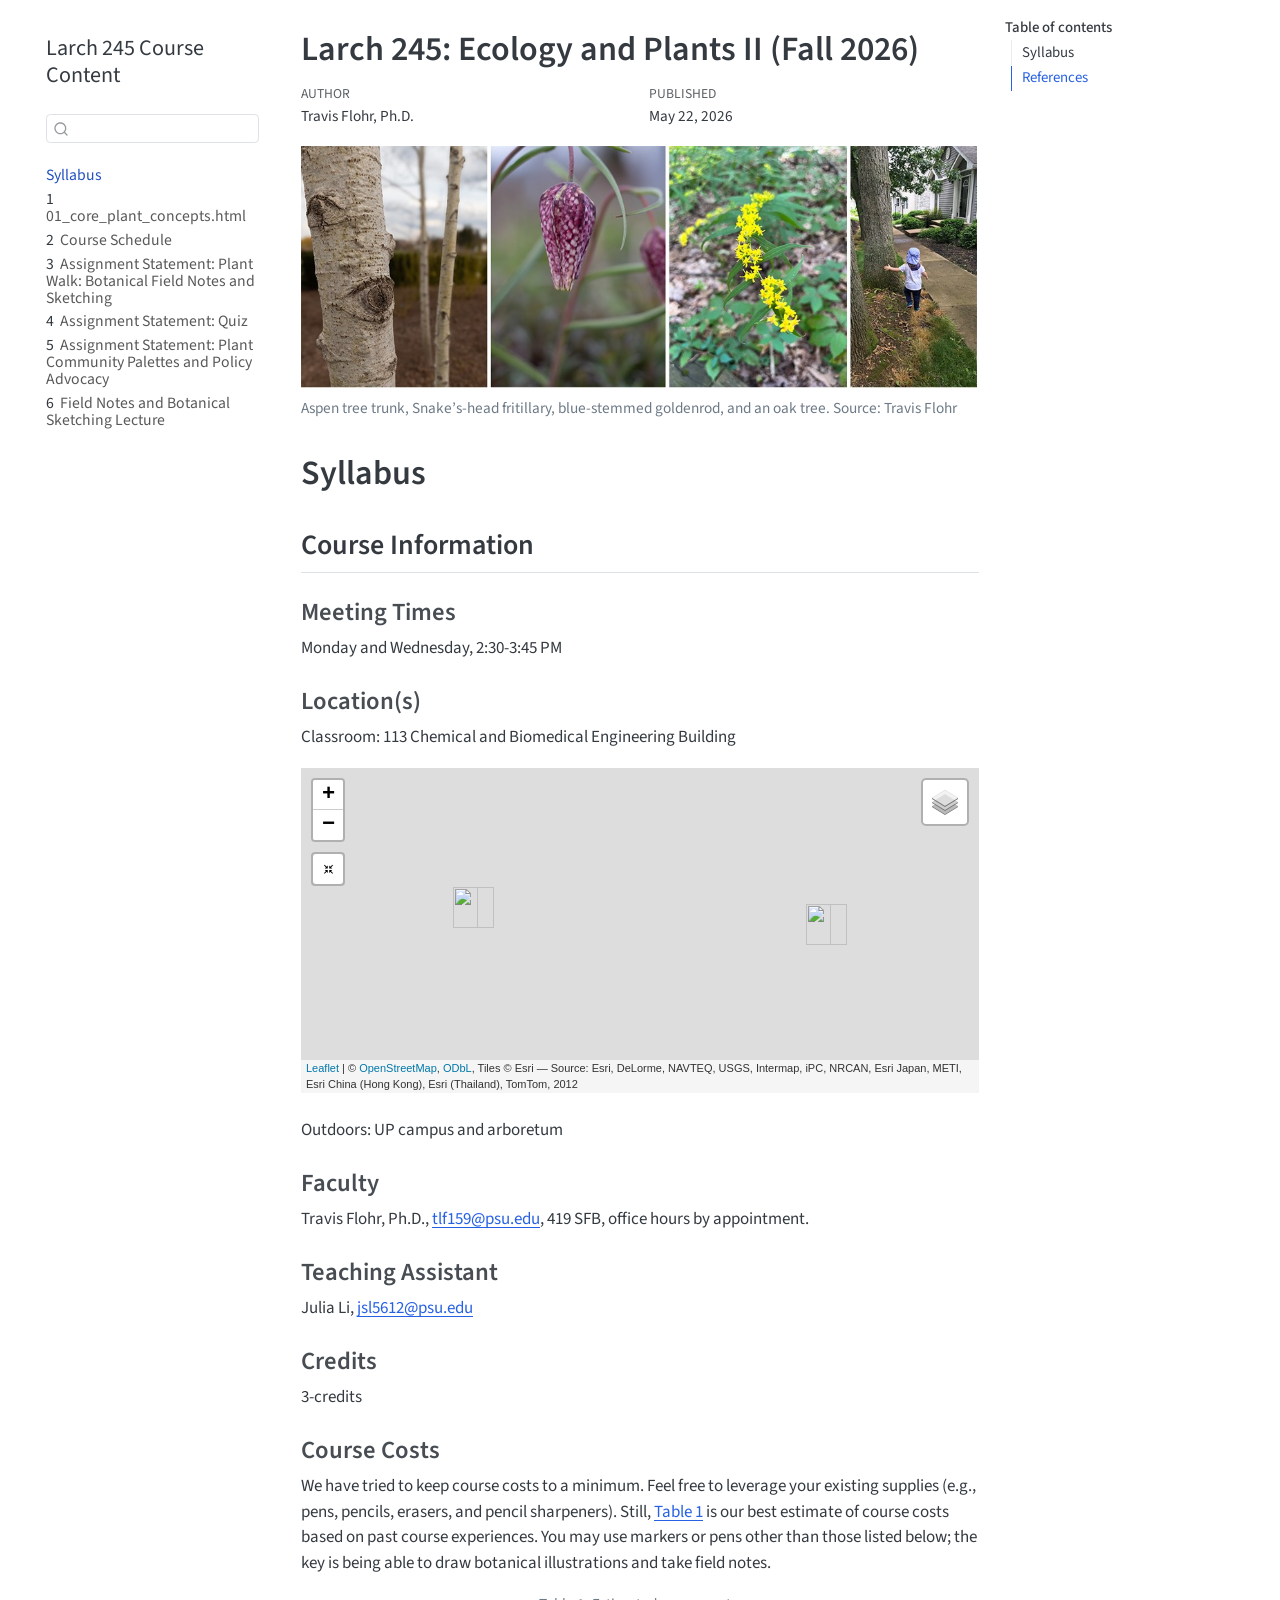
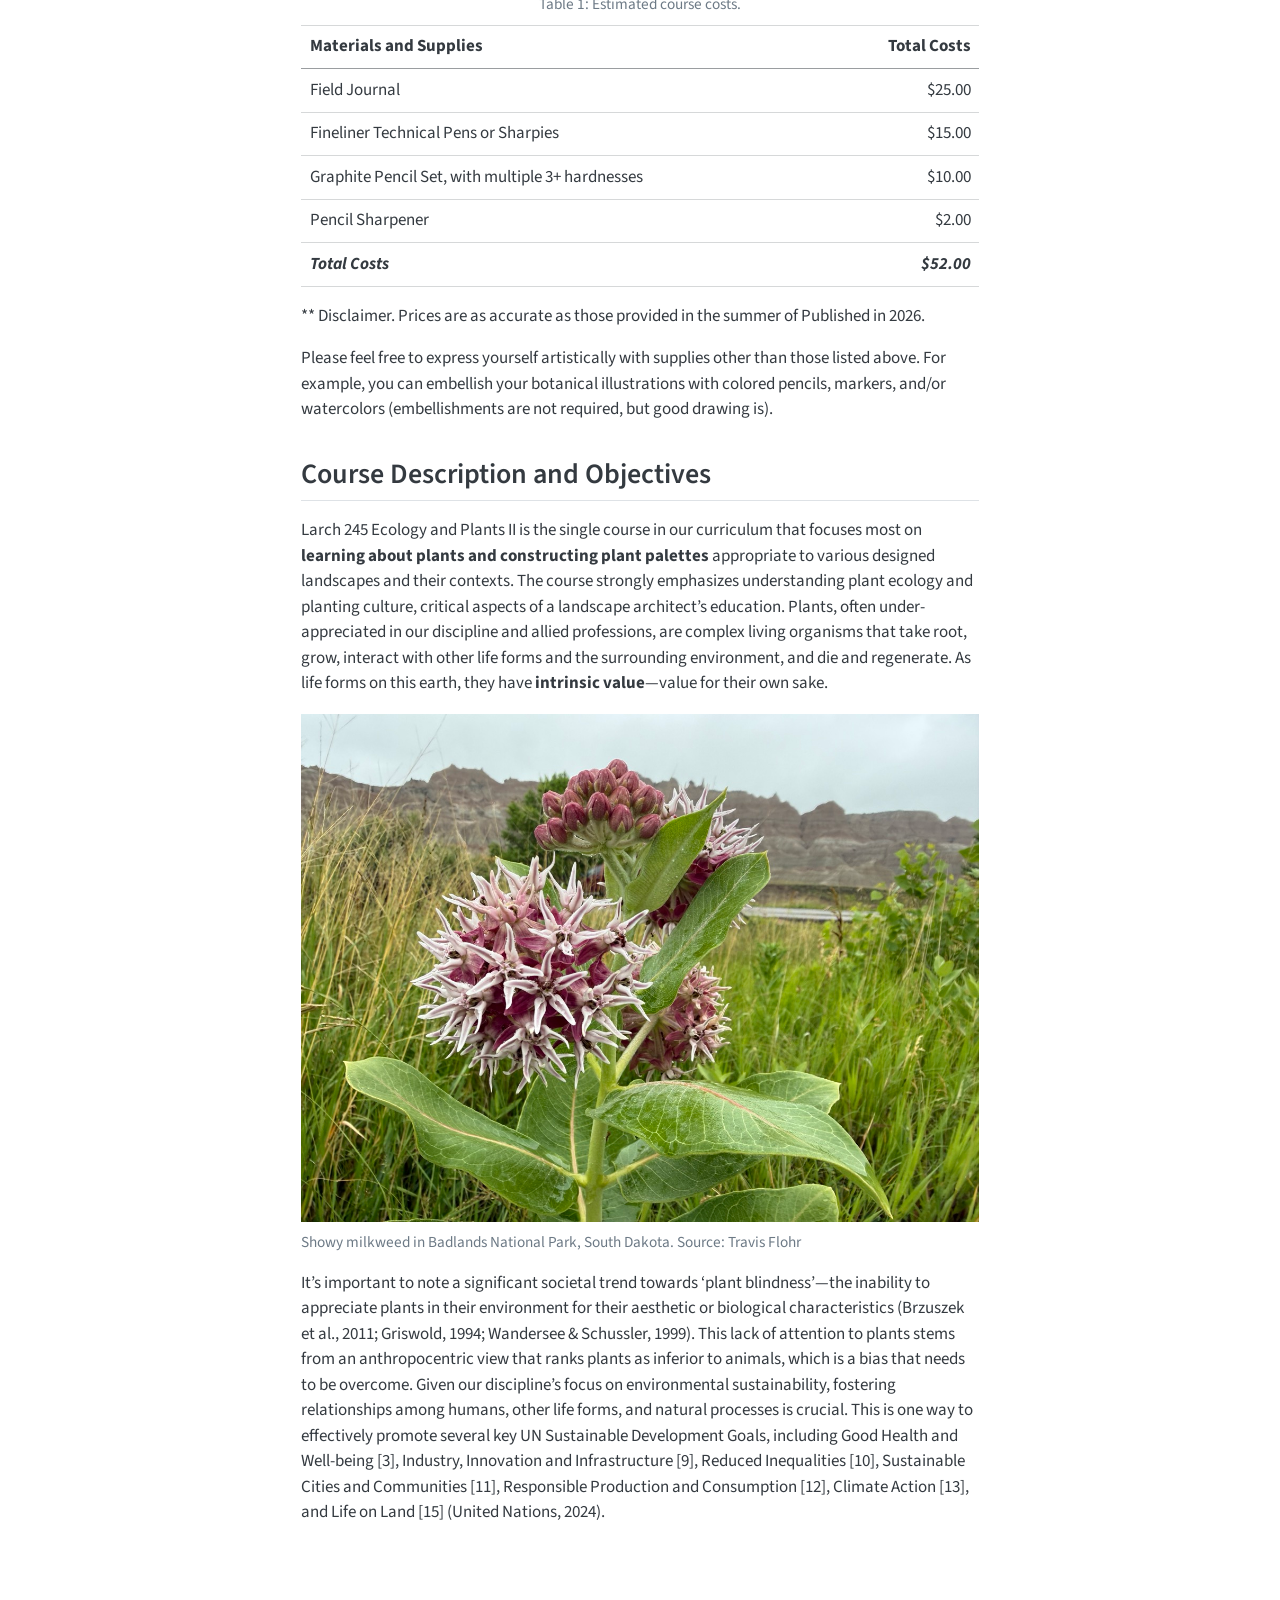
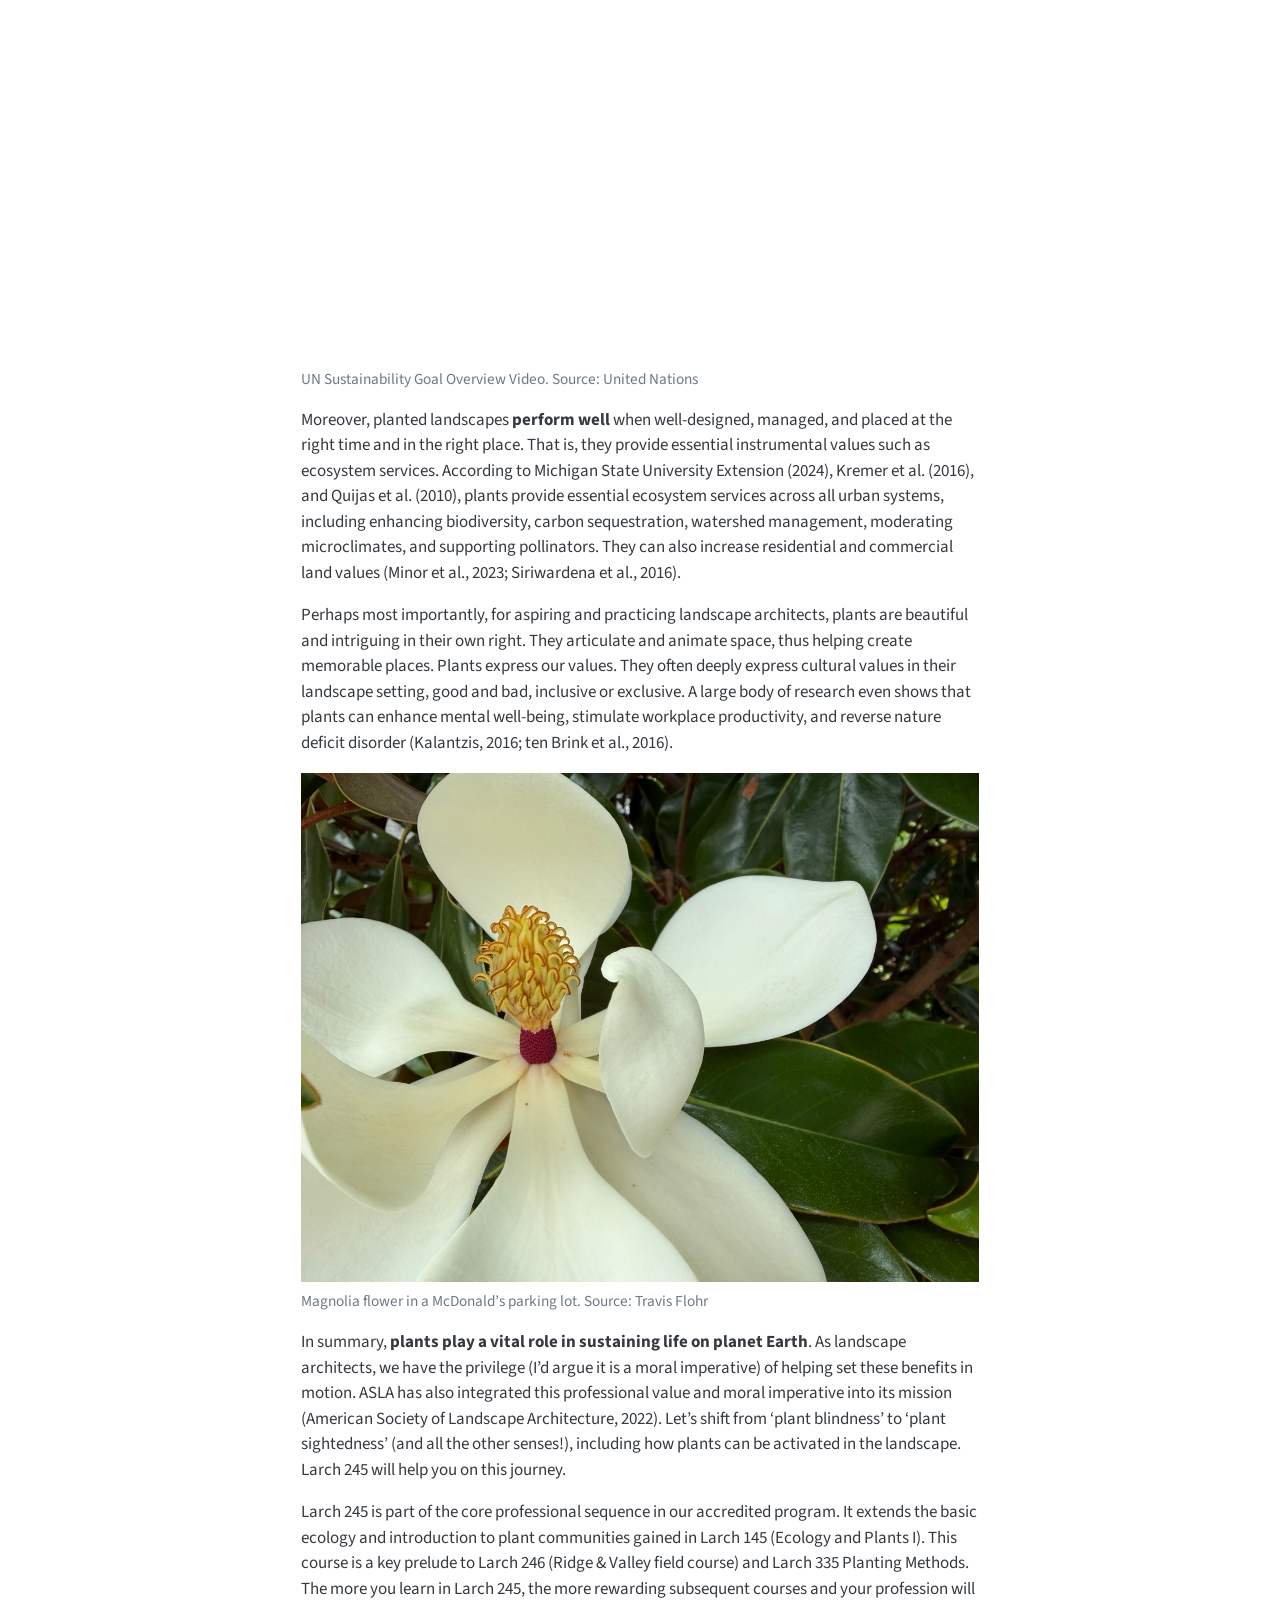
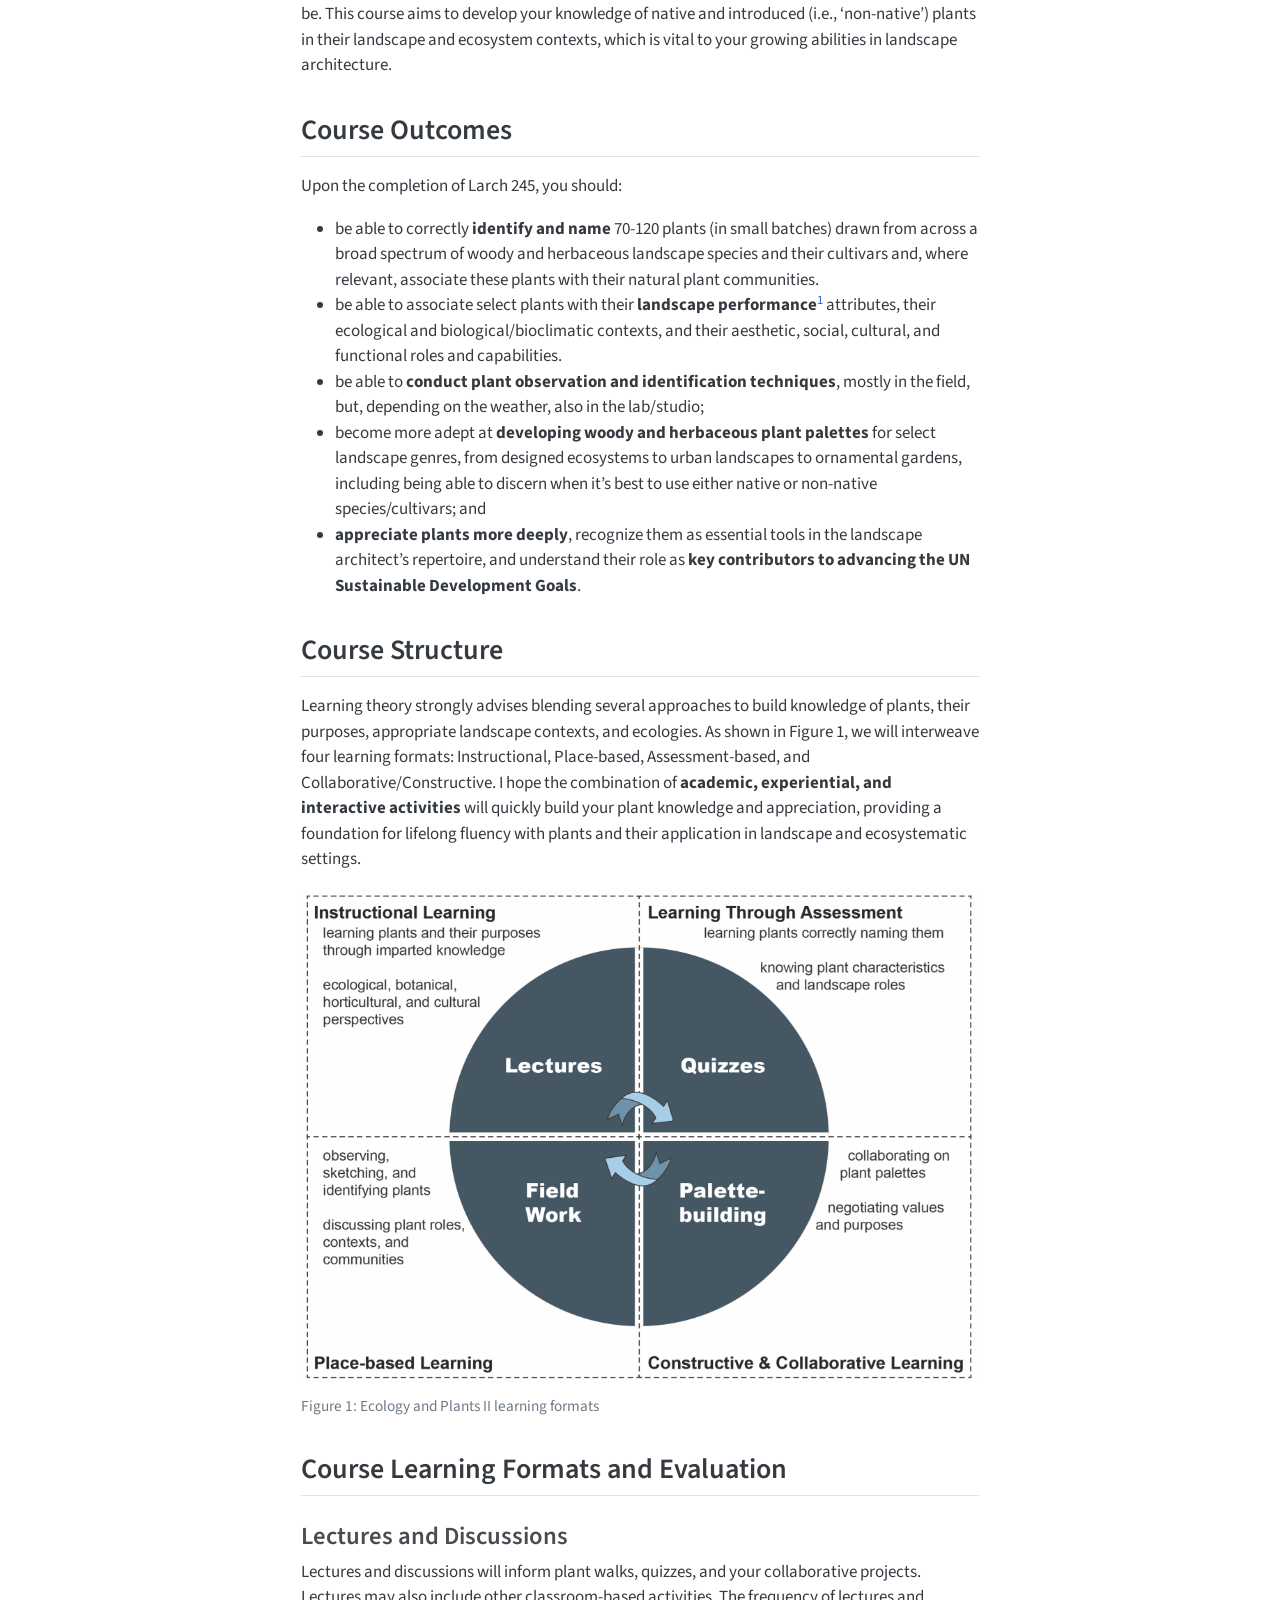
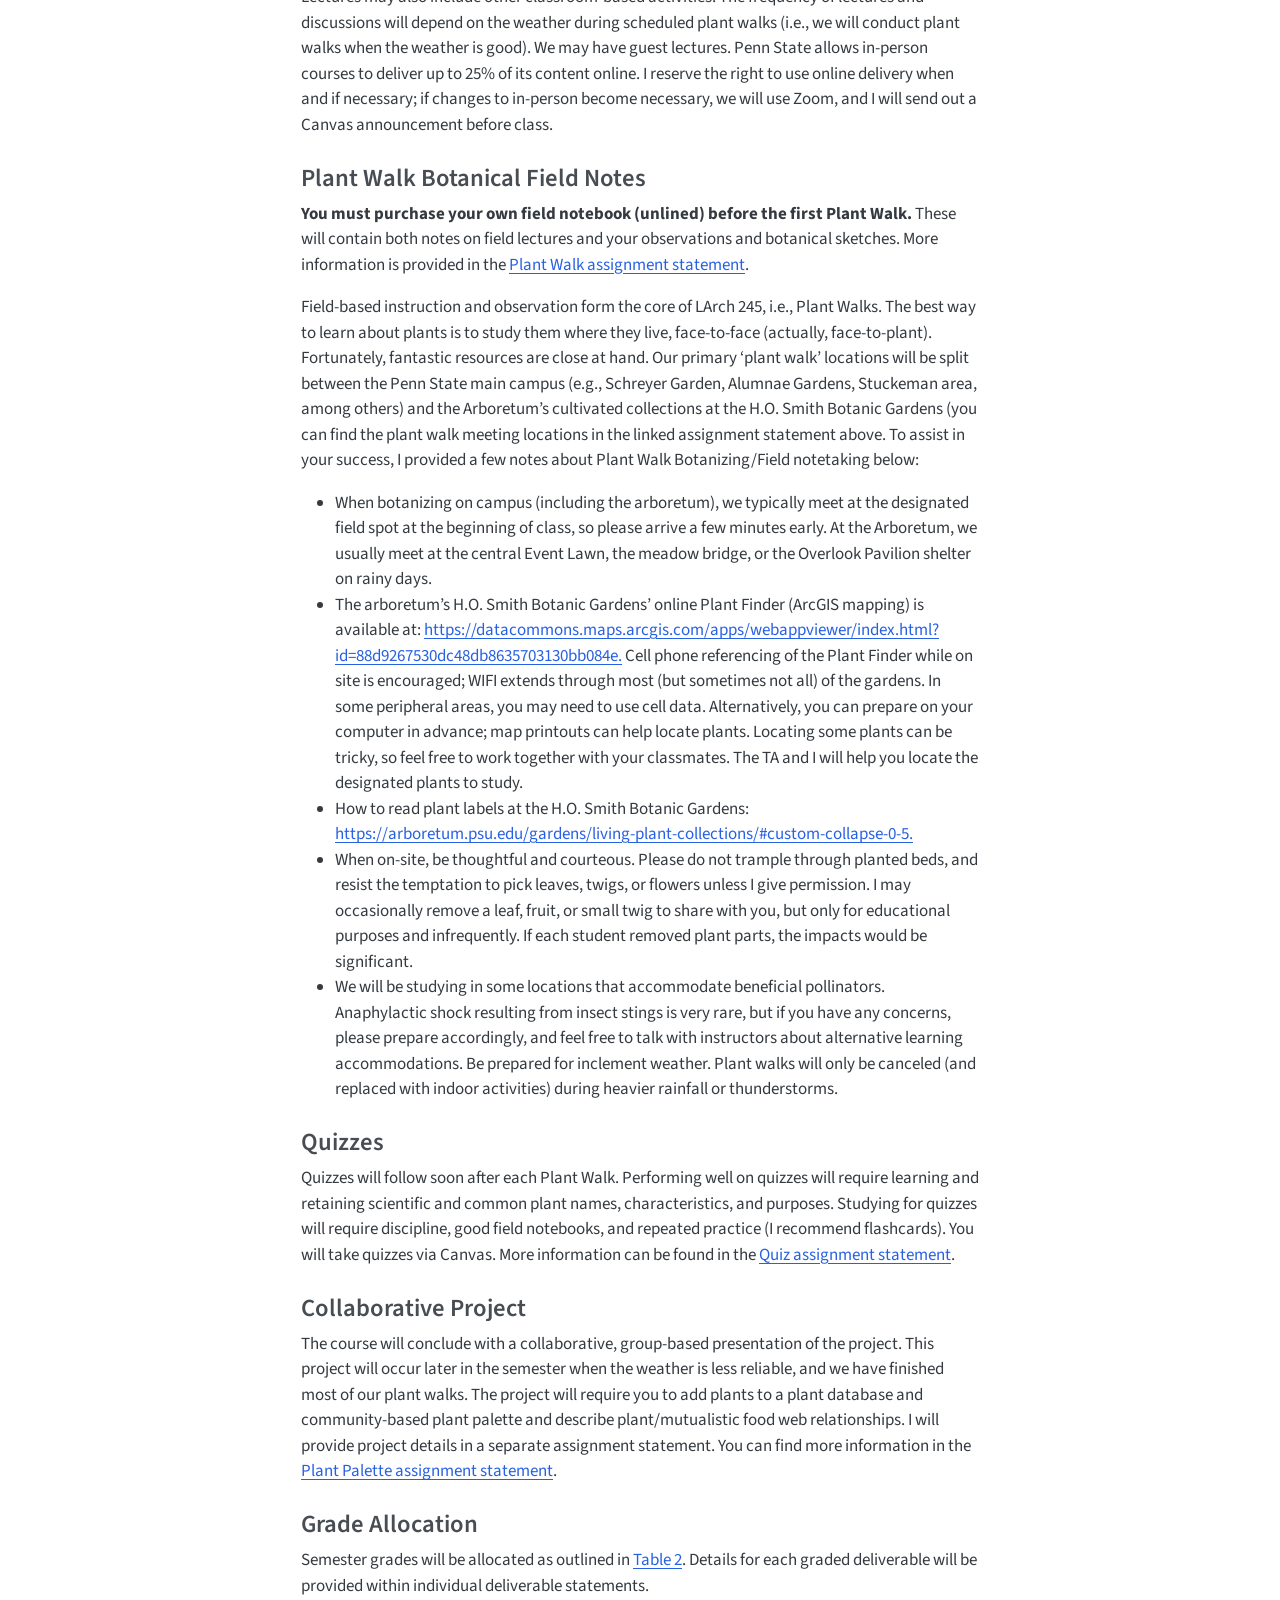
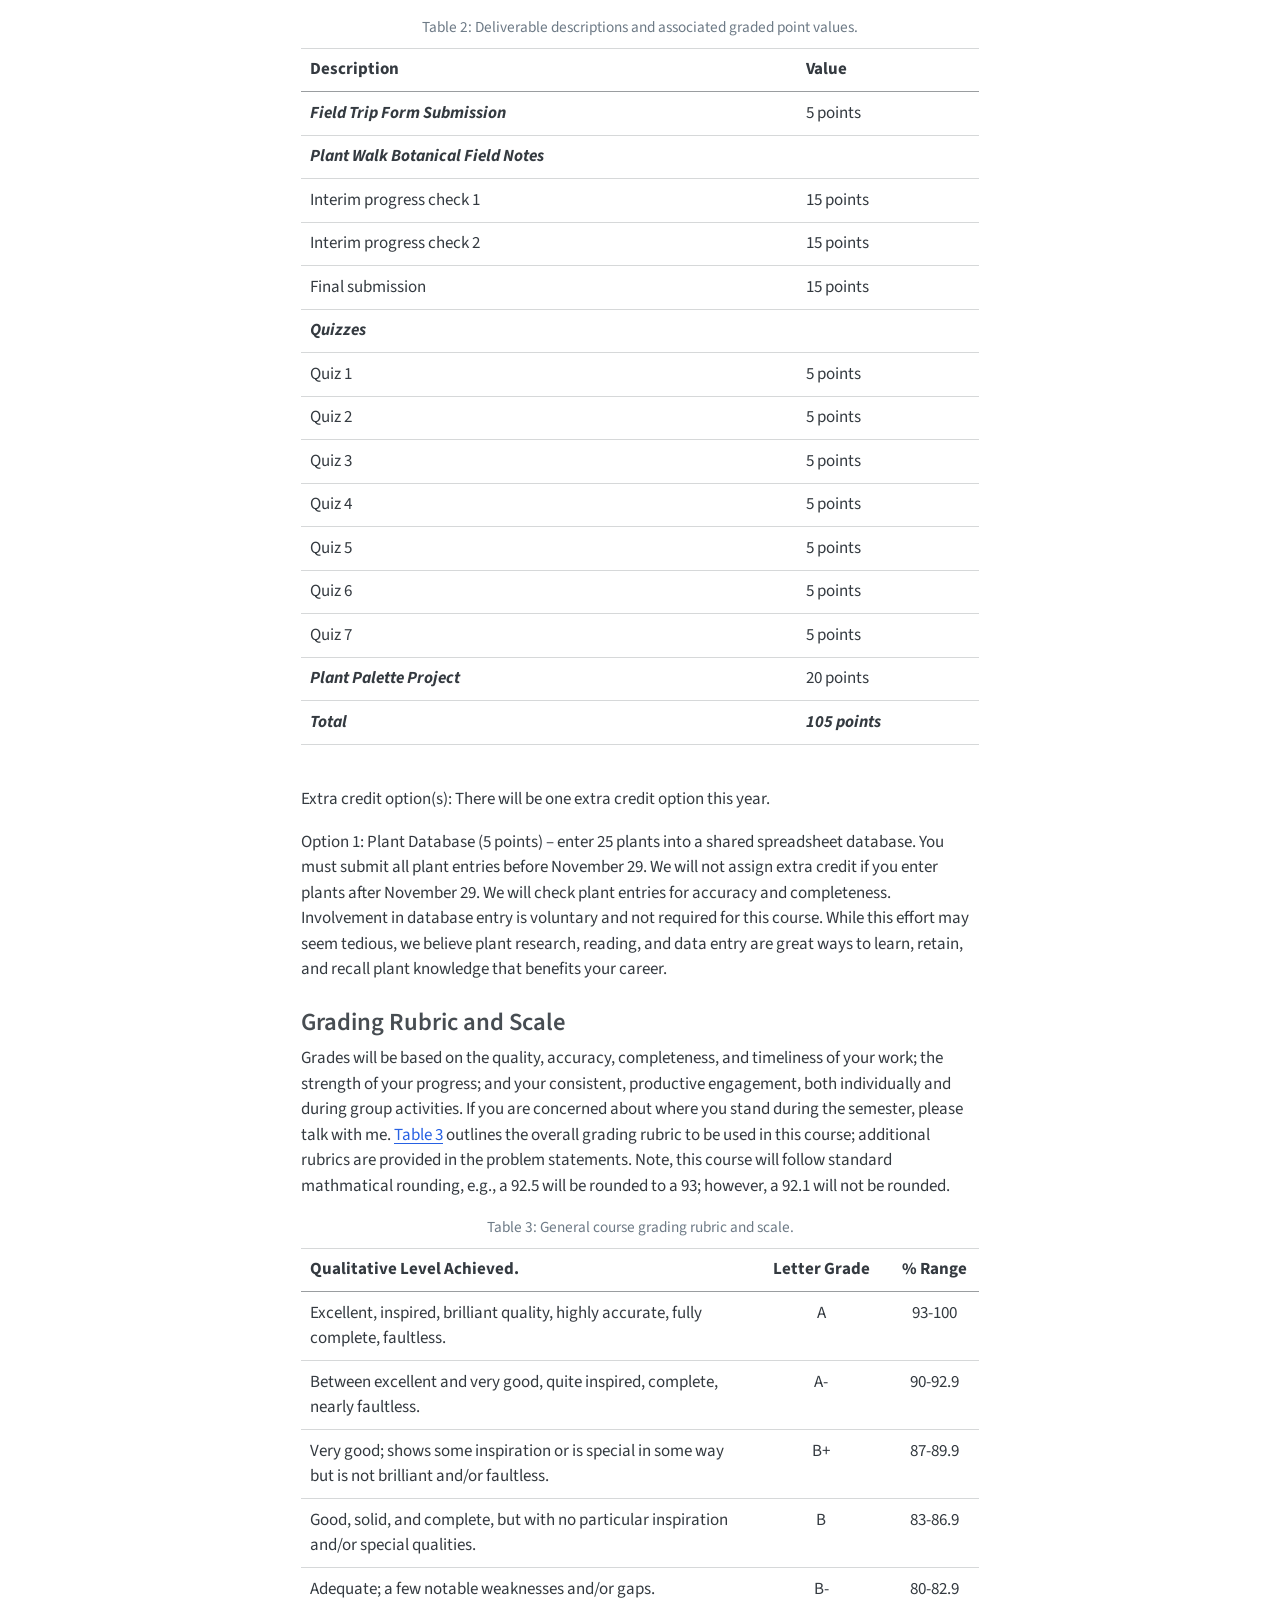
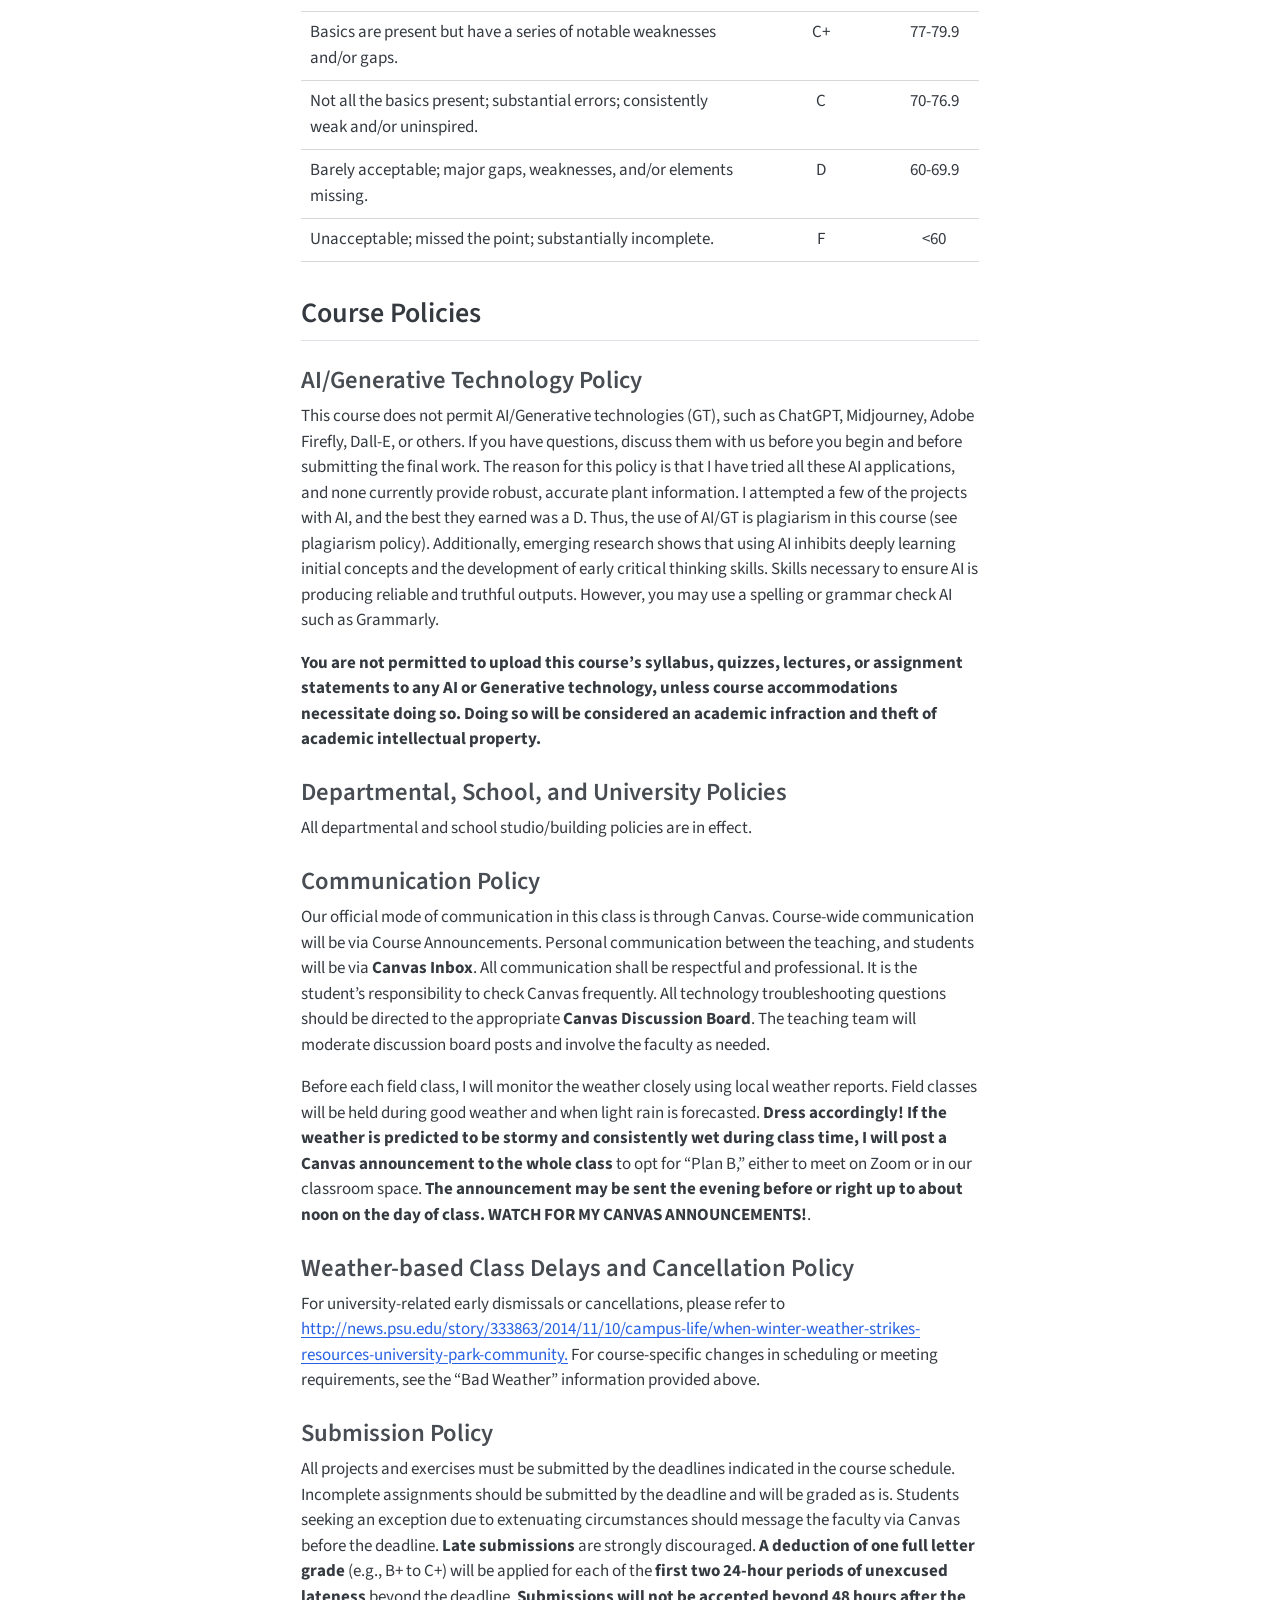
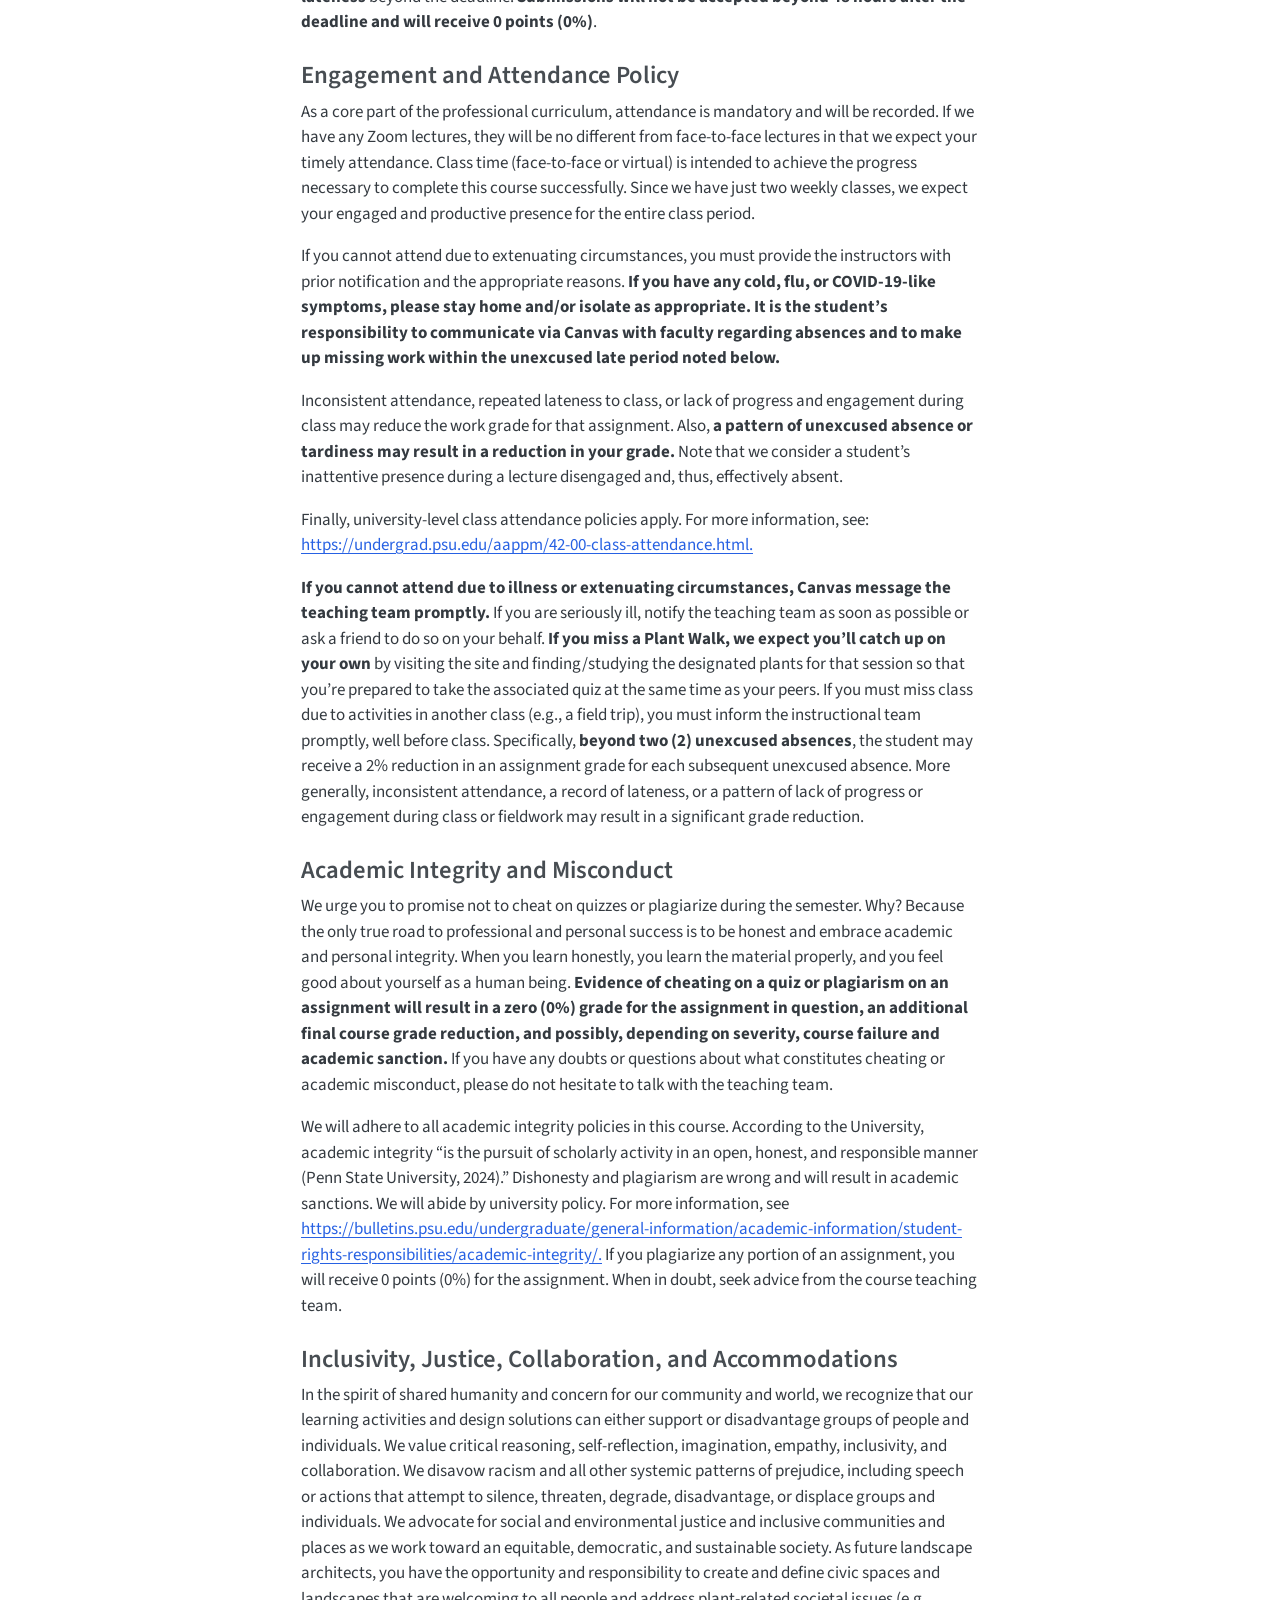
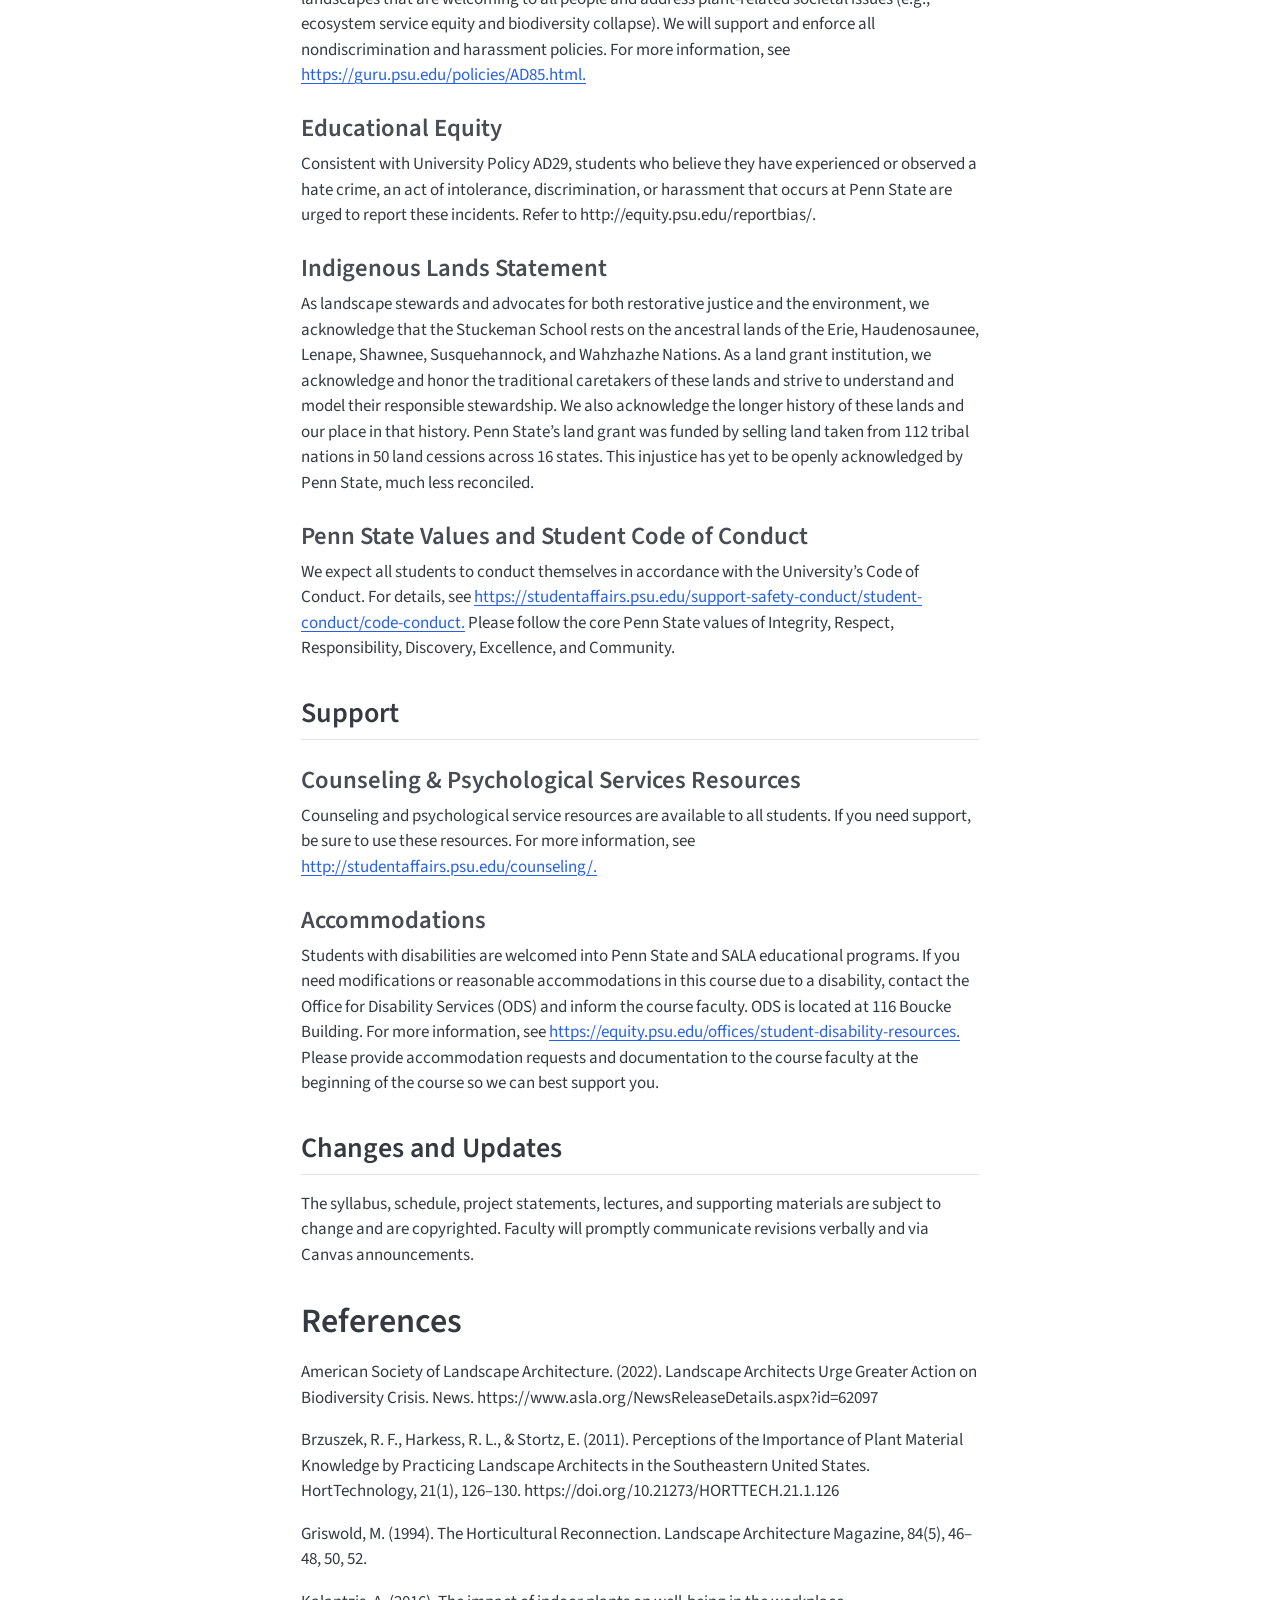
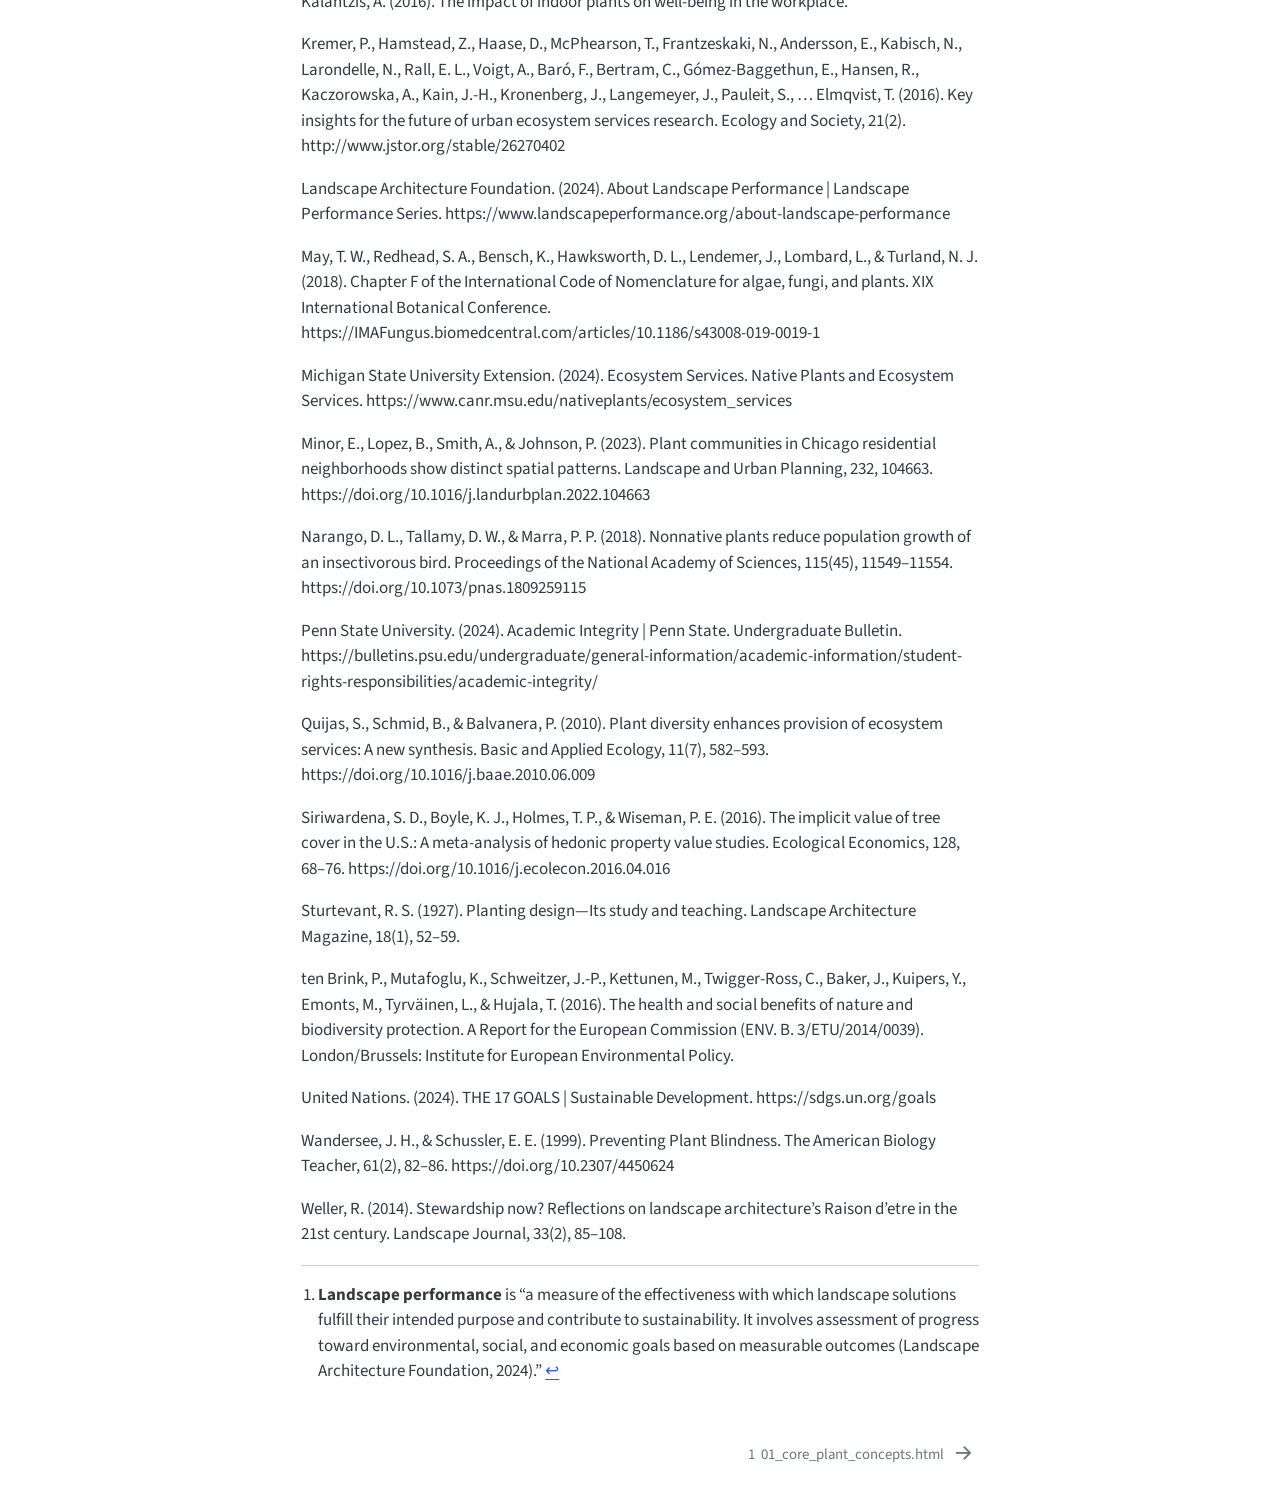
==== commit 2f74e6b8: "Update base map layers." ====
--- a/docs/index.html
+++ b/docs/index.html
@@ -276,8 +276,8 @@
 <p>Classroom: 113 Chemical and Biomedical Engineering Building <br></p>
 <div class="cell">
 <div class="cell-output-display">
-<div id="htmlwidget-385024e4b8314608a545" style="width:100%;height:325px;" class="leaflet html-widget"></div>
-<script type="application/json" data-for="htmlwidget-385024e4b8314608a545">{"x":{"options":{"crs":{"crsClass":"L.CRS.EPSG3857","code":null,"proj4def":null,"projectedBounds":null,"options":{}}},"calls":[{"method":"addTiles","args":["https://{s}.tile.openstreetmap.org/{z}/{x}/{y}.png",null,"Positron (default)",{"minZoom":0,"maxZoom":18,"tileSize":256,"subdomains":"abc","errorTileUrl":"","tms":false,"noWrap":false,"zoomOffset":0,"zoomReverse":false,"opacity":1,"zIndex":1,"detectRetina":false,"attribution":"&copy; <a href=\"https://openstreetmap.org/copyright/\">OpenStreetMap<\/a>,  <a href=\"https://opendatacommons.org/licenses/odbl/\">ODbL<\/a>"}]},{"method":"addProviderTiles","args":["CartoDB.Positron",null,"Positron (default)",{"errorTileUrl":"","noWrap":false,"detectRetina":false}]},{"method":"addEasyButton","args":[{"icon":"ion-arrow-shrink","title":"Reset View","onClick":"function(btn, map){ map.setView(map._initialCenter, map._initialZoom); }","position":"topleft"}]},{"method":"addProviderTiles","args":["Esri.WorldImagery",null,"ESRI World Imagery",{"errorTileUrl":"","noWrap":false,"detectRetina":false}]},{"method":"addProviderTiles","args":["Esri.WorldStreetMap",null,"ESRI Street Map",{"errorTileUrl":"","noWrap":false,"detectRetina":false}]},{"method":"addMarkers","args":[[40.801212,40.80107323582057],[-77.86648099999999,-77.86268833309923],null,null,null,{"interactive":true,"draggable":false,"keyboard":true,"title":"","alt":"","zIndexOffset":0,"opacity":1,"riseOnHover":false,"riseOffset":250},["Stuckeman Family Building","Chemical and Biomedical Engineering"],null,null,null,["Stuckeman Family Building","Chemical and Biomedical Engineering"],{"interactive":false,"permanent":false,"direction":"auto","opacity":1,"offset":[0,0],"textsize":"10px","textOnly":false,"className":"","sticky":true},null]},{"method":"addLayersControl","args":[["Positron (default)","ESRI World Imagery","ESRI Street Map"],[],{"collapsed":true,"autoZIndex":true,"position":"topright"}]}],"setView":[[40.801197,-77.8646],17,[]],"limits":{"lat":[40.80107323582057,40.801212],"lng":[-77.86648099999999,-77.86268833309923]}},"evals":["calls.2.args.0.onClick"],"jsHooks":{"render":[{"code":"function(el, x, data) {\n  return (\nfunction(el, x){\n  var map = this;\n  map.whenReady(function(){\n    map._initialCenter = map.getCenter();\n    map._initialZoom = map.getZoom();\n  });\n}).call(this.getMap(), el, x, data);\n}","data":null}]}}</script>
+<div id="htmlwidget-f51c1beafb5144b0b3ea" style="width:100%;height:325px;" class="leaflet html-widget"></div>
+<script type="application/json" data-for="htmlwidget-f51c1beafb5144b0b3ea">{"x":{"options":{"crs":{"crsClass":"L.CRS.EPSG3857","code":null,"proj4def":null,"projectedBounds":null,"options":{}}},"calls":[{"method":"addTiles","args":["https://{s}.tile.openstreetmap.org/{z}/{x}/{y}.png",null,"ESRI Street Map (default)",{"minZoom":0,"maxZoom":18,"tileSize":256,"subdomains":"abc","errorTileUrl":"","tms":false,"noWrap":false,"zoomOffset":0,"zoomReverse":false,"opacity":1,"zIndex":1,"detectRetina":false,"attribution":"&copy; <a href=\"https://openstreetmap.org/copyright/\">OpenStreetMap<\/a>,  <a href=\"https://opendatacommons.org/licenses/odbl/\">ODbL<\/a>"}]},{"method":"addProviderTiles","args":["Esri.WorldStreetMap",null,"ESRI Street Map (default)",{"errorTileUrl":"","noWrap":false,"detectRetina":false}]},{"method":"addEasyButton","args":[{"icon":"ion-arrow-shrink","title":"Reset View","onClick":"function(btn, map){ map.setView(map._initialCenter, map._initialZoom); }","position":"topleft"}]},{"method":"addProviderTiles","args":["Esri.WorldImagery",null,"ESRI World Imagery",{"errorTileUrl":"","noWrap":false,"detectRetina":false}]},{"method":"addMarkers","args":[[40.801212,40.80107323582057],[-77.86648099999999,-77.86268833309923],null,null,null,{"interactive":true,"draggable":false,"keyboard":true,"title":"","alt":"","zIndexOffset":0,"opacity":1,"riseOnHover":false,"riseOffset":250},["Stuckeman Family Building","Chemical and Biomedical Engineering"],null,null,null,["Stuckeman Family Building","Chemical and Biomedical Engineering"],{"interactive":false,"permanent":false,"direction":"auto","opacity":1,"offset":[0,0],"textsize":"10px","textOnly":false,"className":"","sticky":true},null]},{"method":"addLayersControl","args":[["ESRI Street Map (default)","ESRI World Imagery"],[],{"collapsed":true,"autoZIndex":true,"position":"topright"}]}],"setView":[[40.801197,-77.8646],17,[]],"limits":{"lat":[40.80107323582057,40.801212],"lng":[-77.86648099999999,-77.86268833309923]}},"evals":["calls.2.args.0.onClick"],"jsHooks":{"render":[{"code":"function(el, x, data) {\n  return (\nfunction(el, x){\n  var map = this;\n  map.whenReady(function(){\n    map._initialCenter = map.getCenter();\n    map._initialZoom = map.getZoom();\n  });\n}).call(this.getMap(), el, x, data);\n}","data":null}]}}</script>
 </div>
 </div>
 <p><br> Outdoors: UP campus and arboretum</p>
